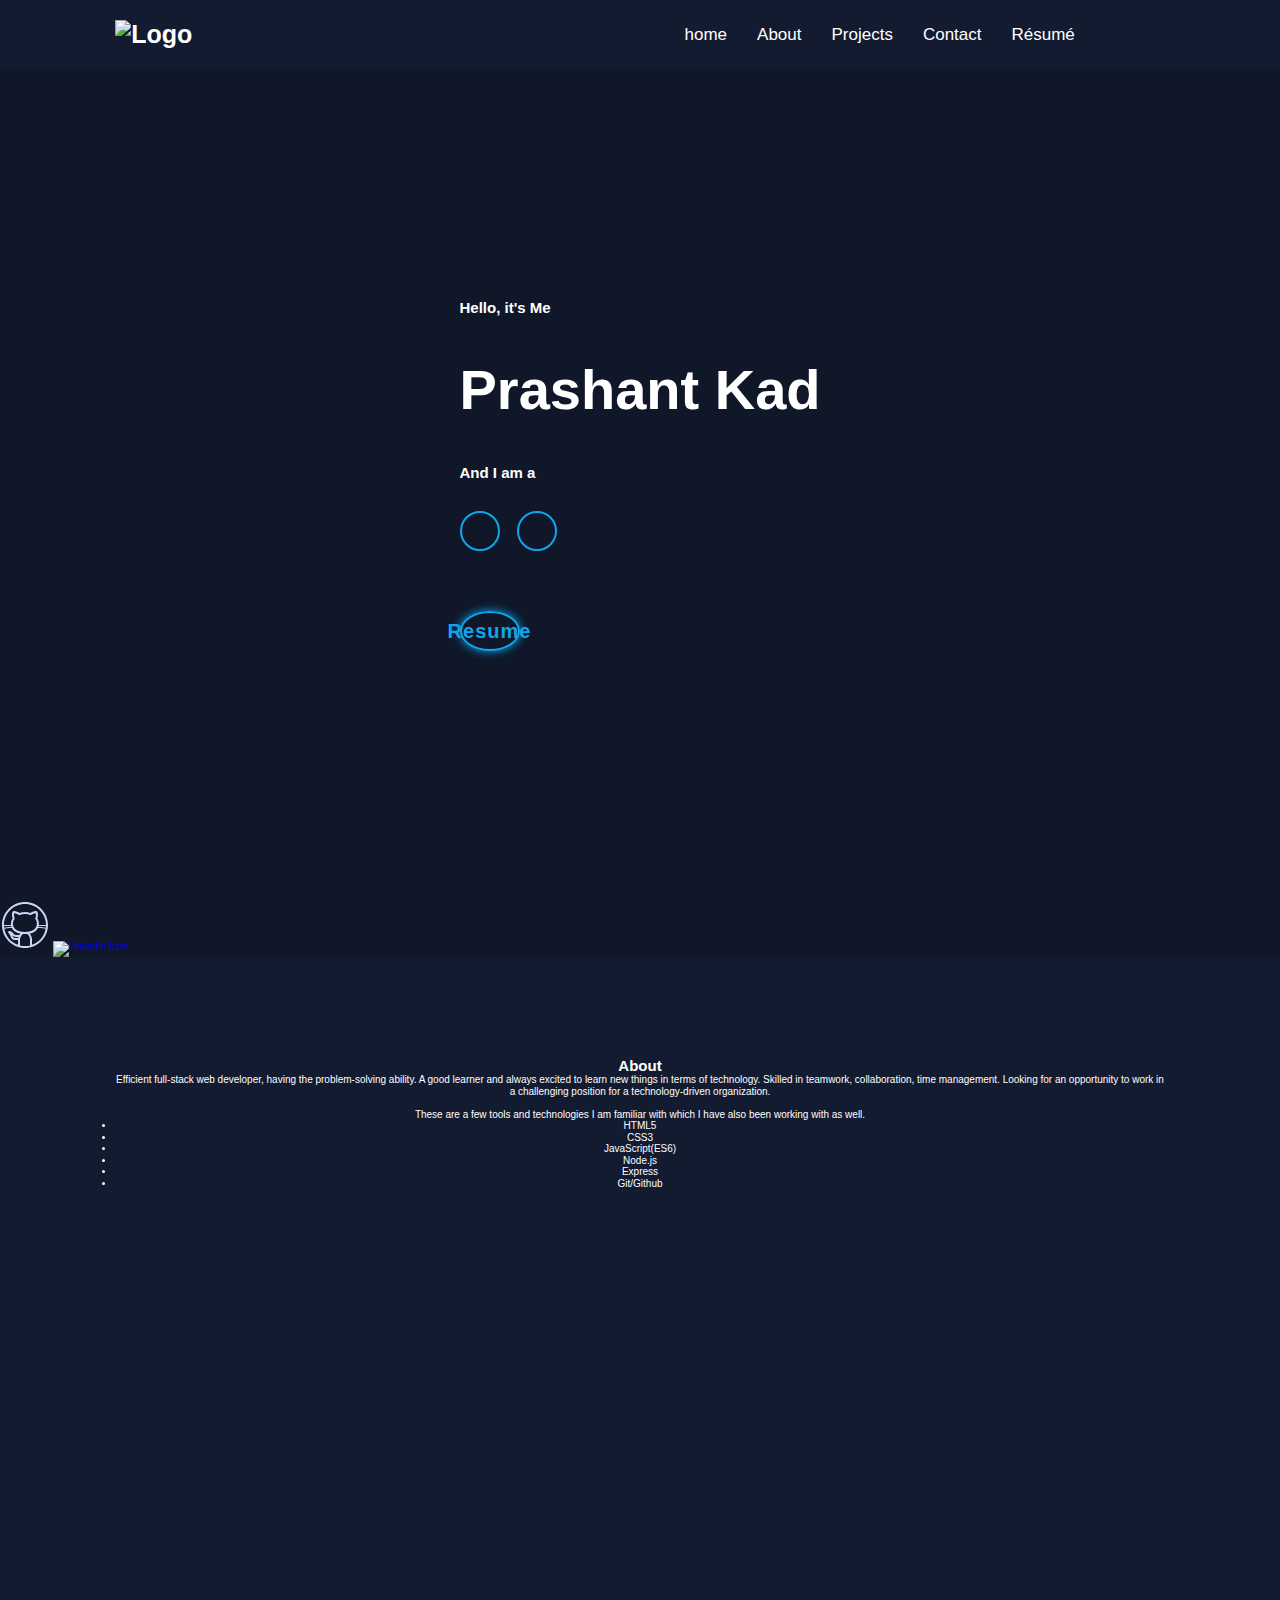
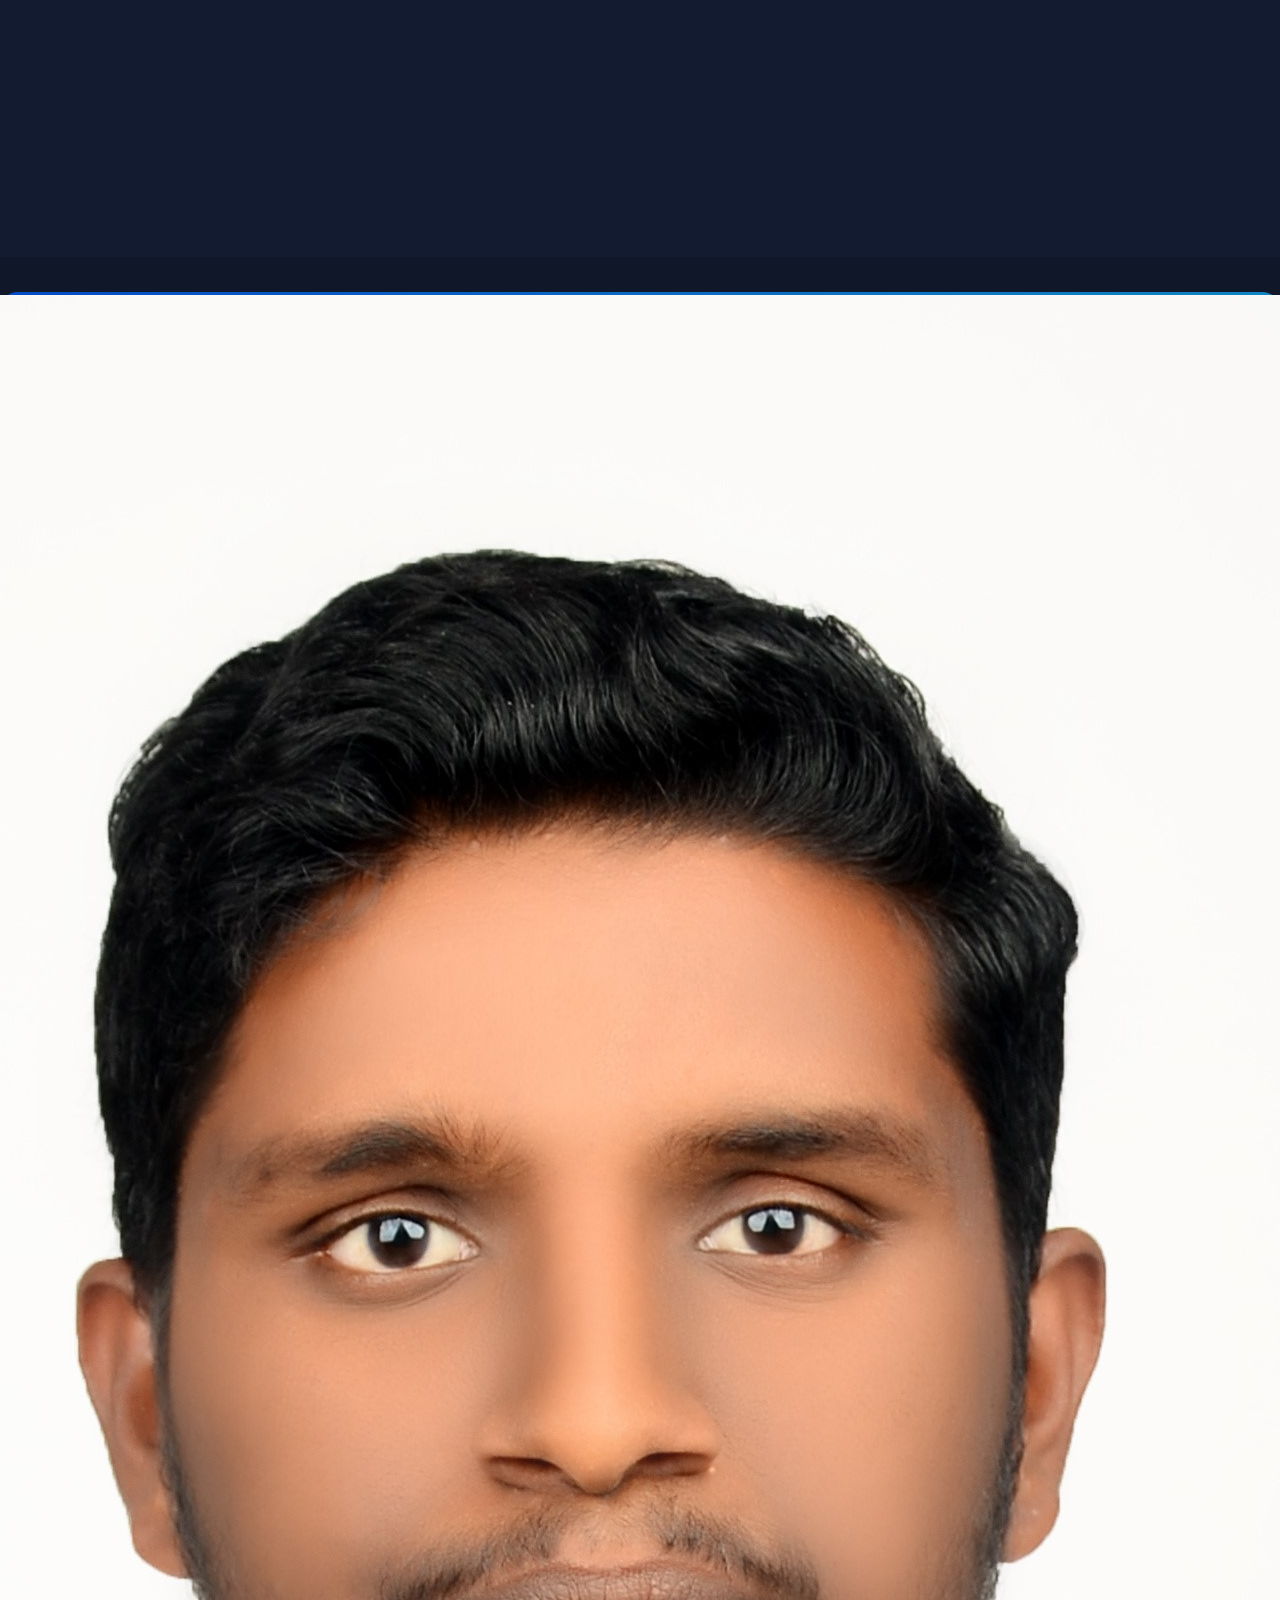
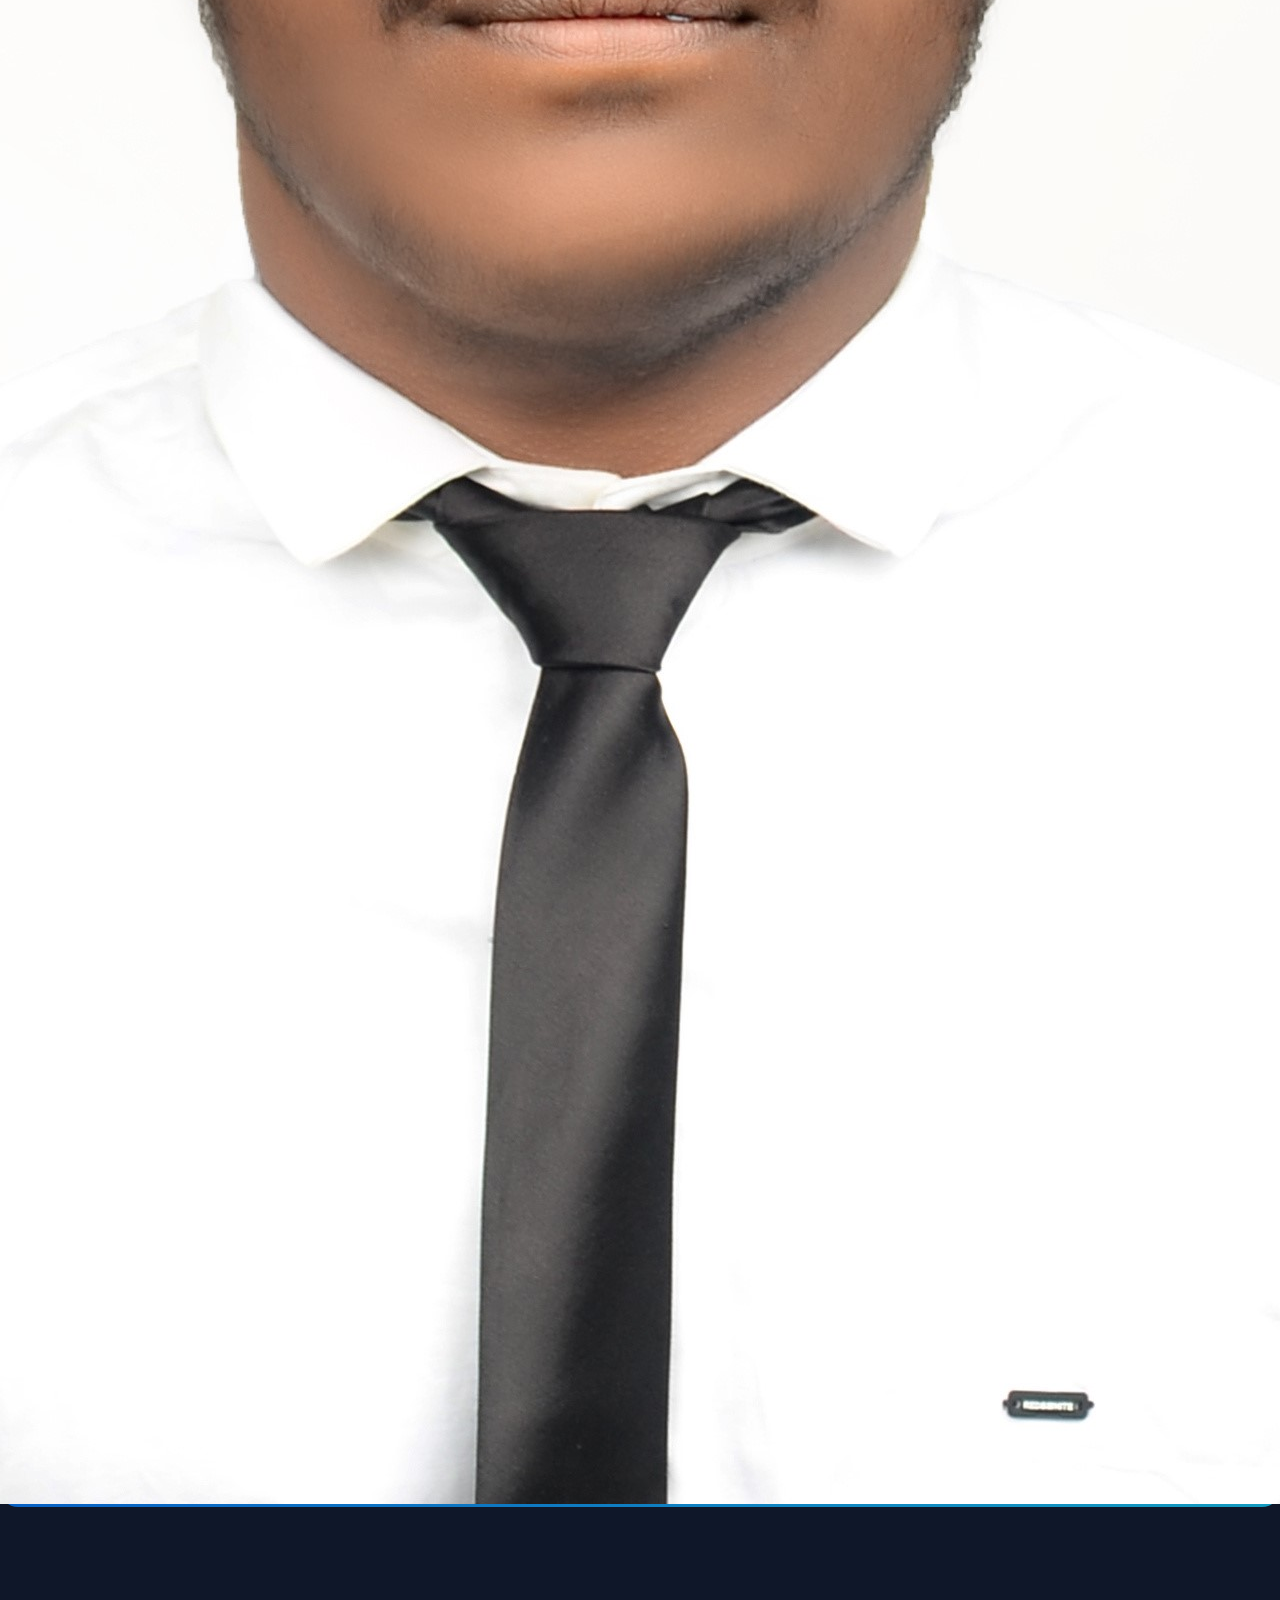
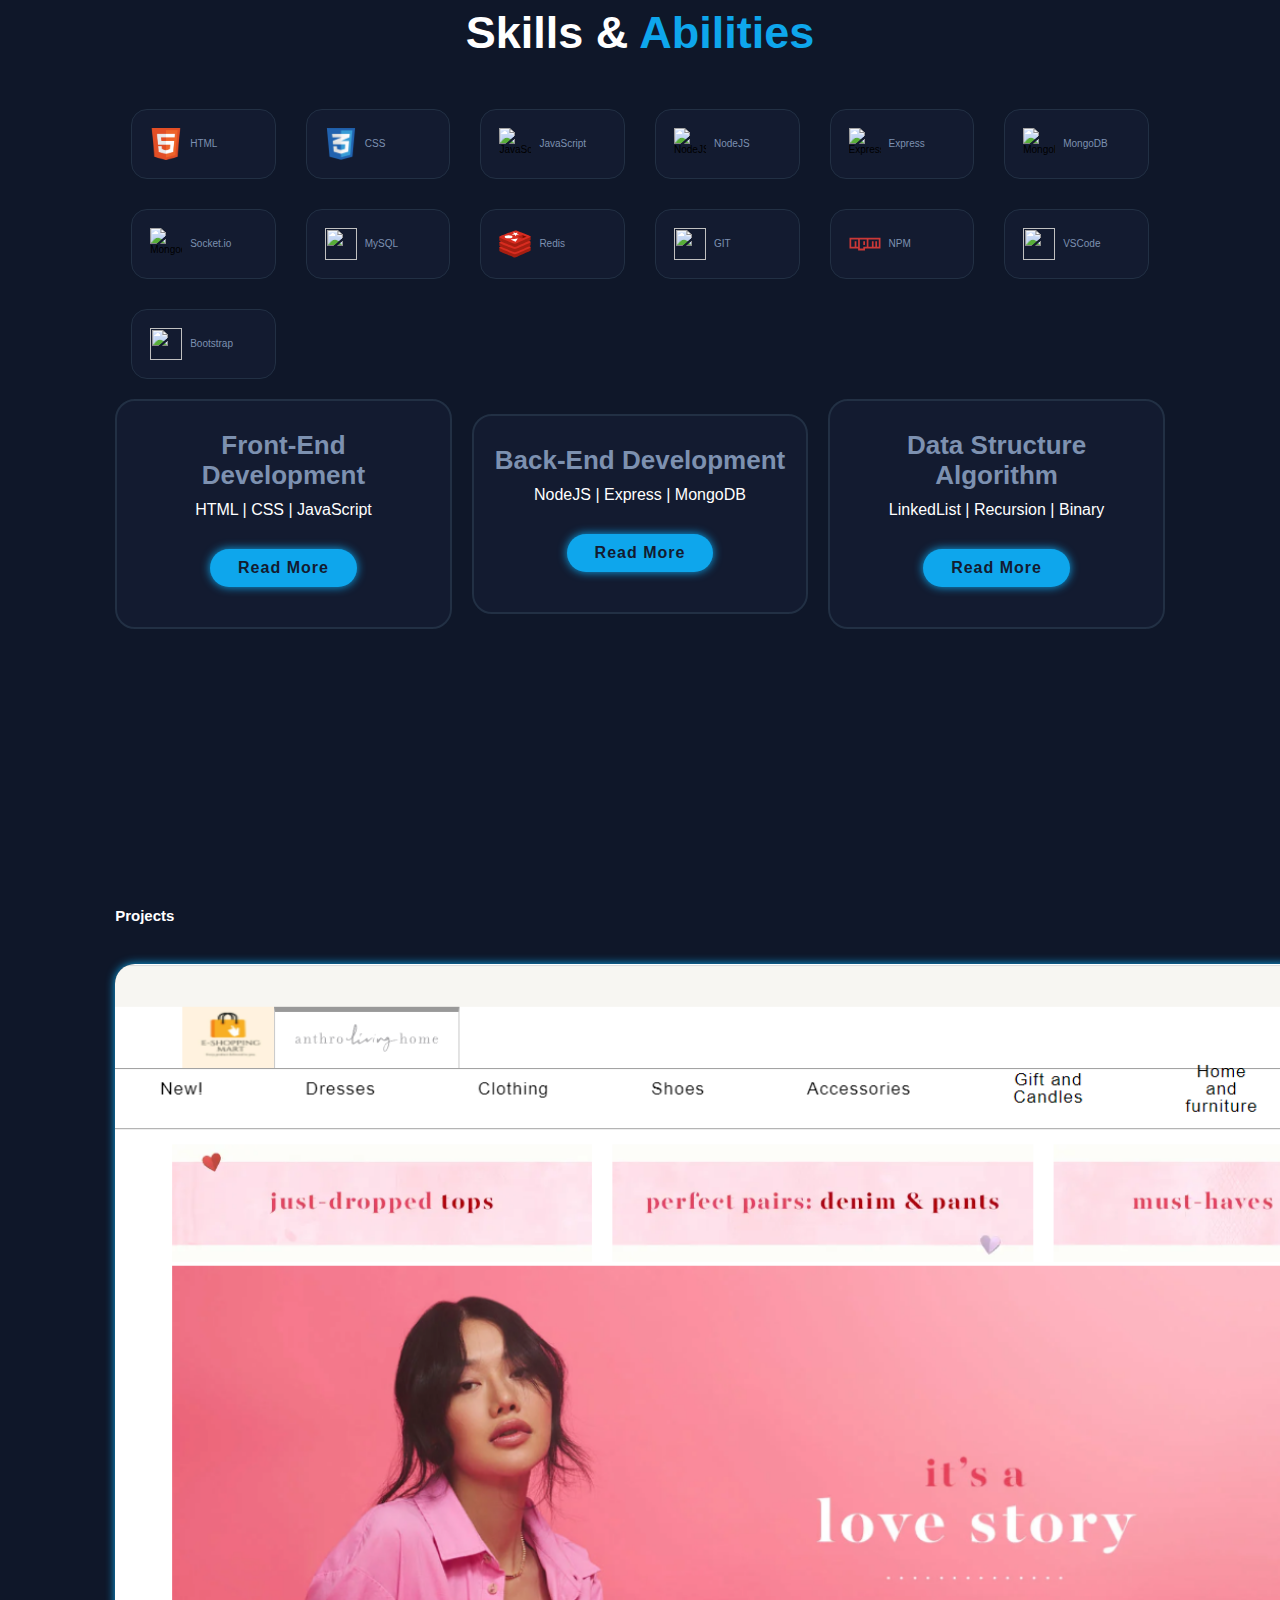
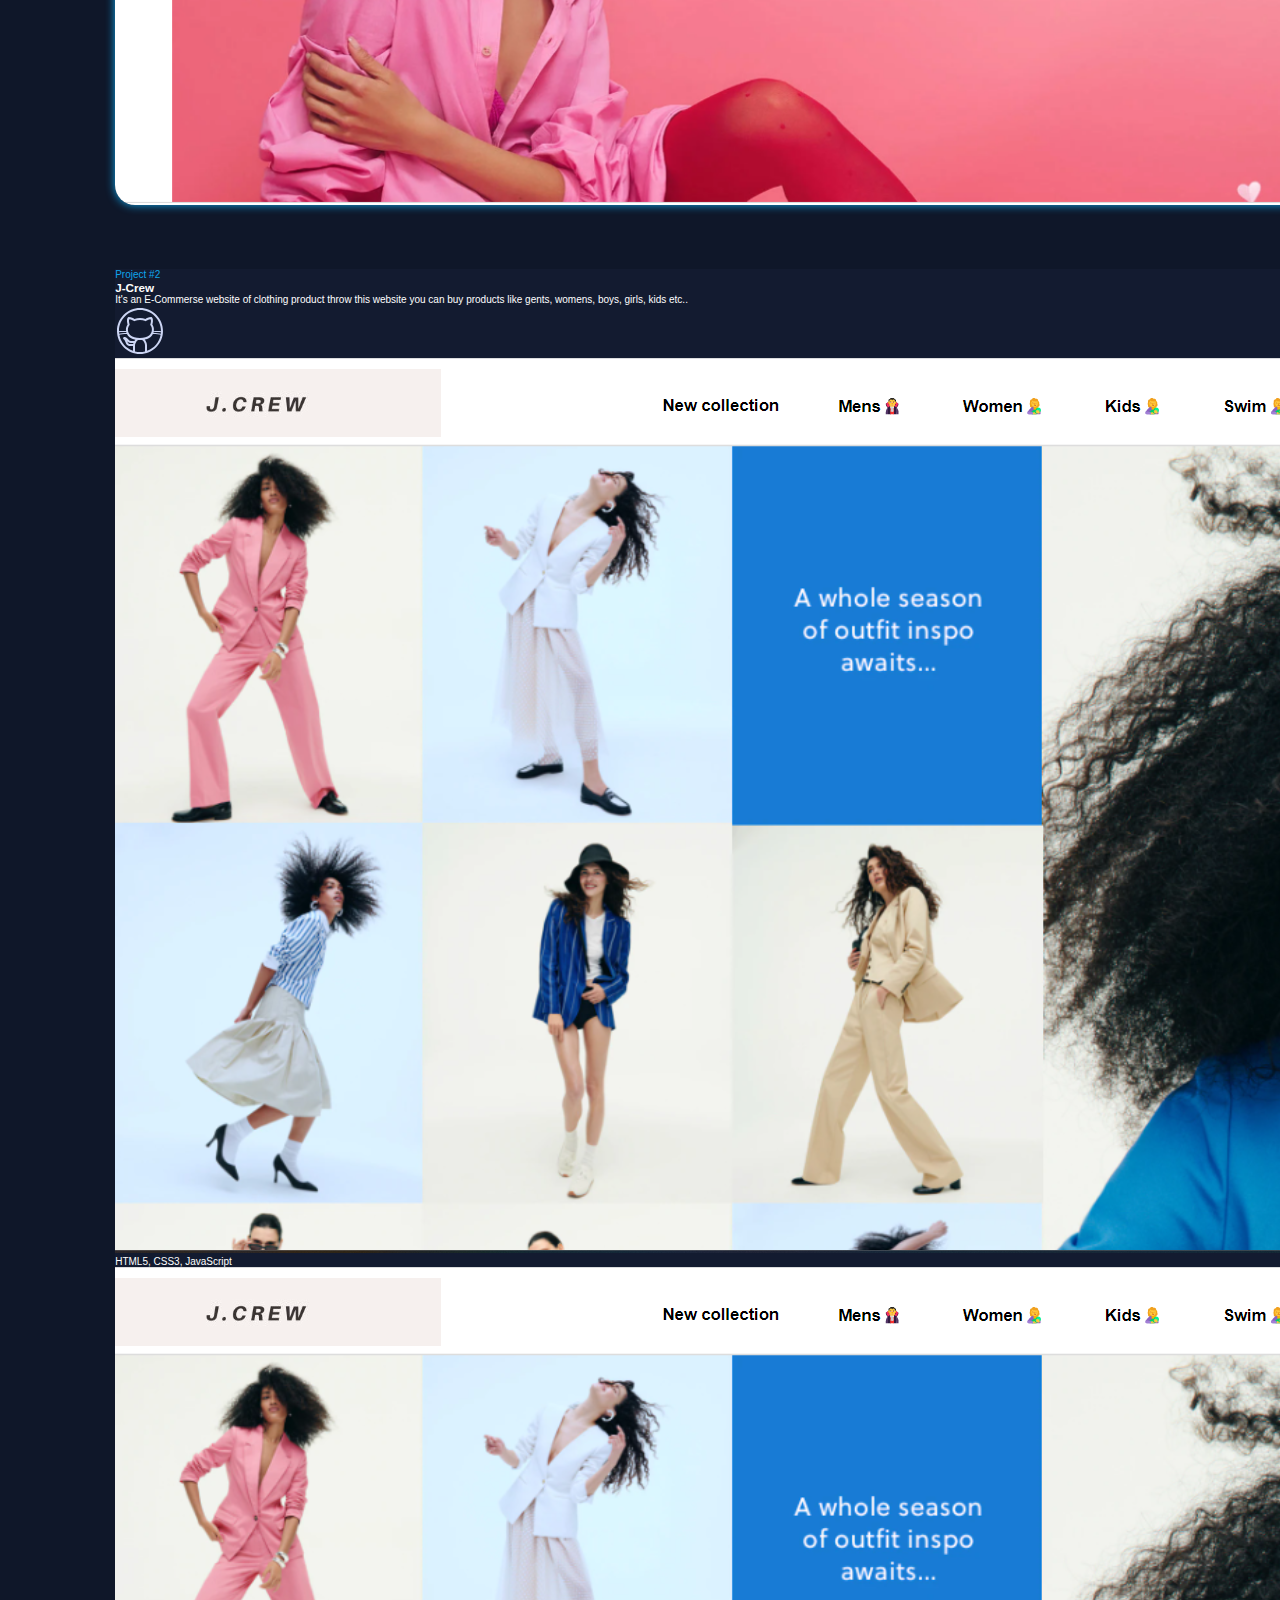
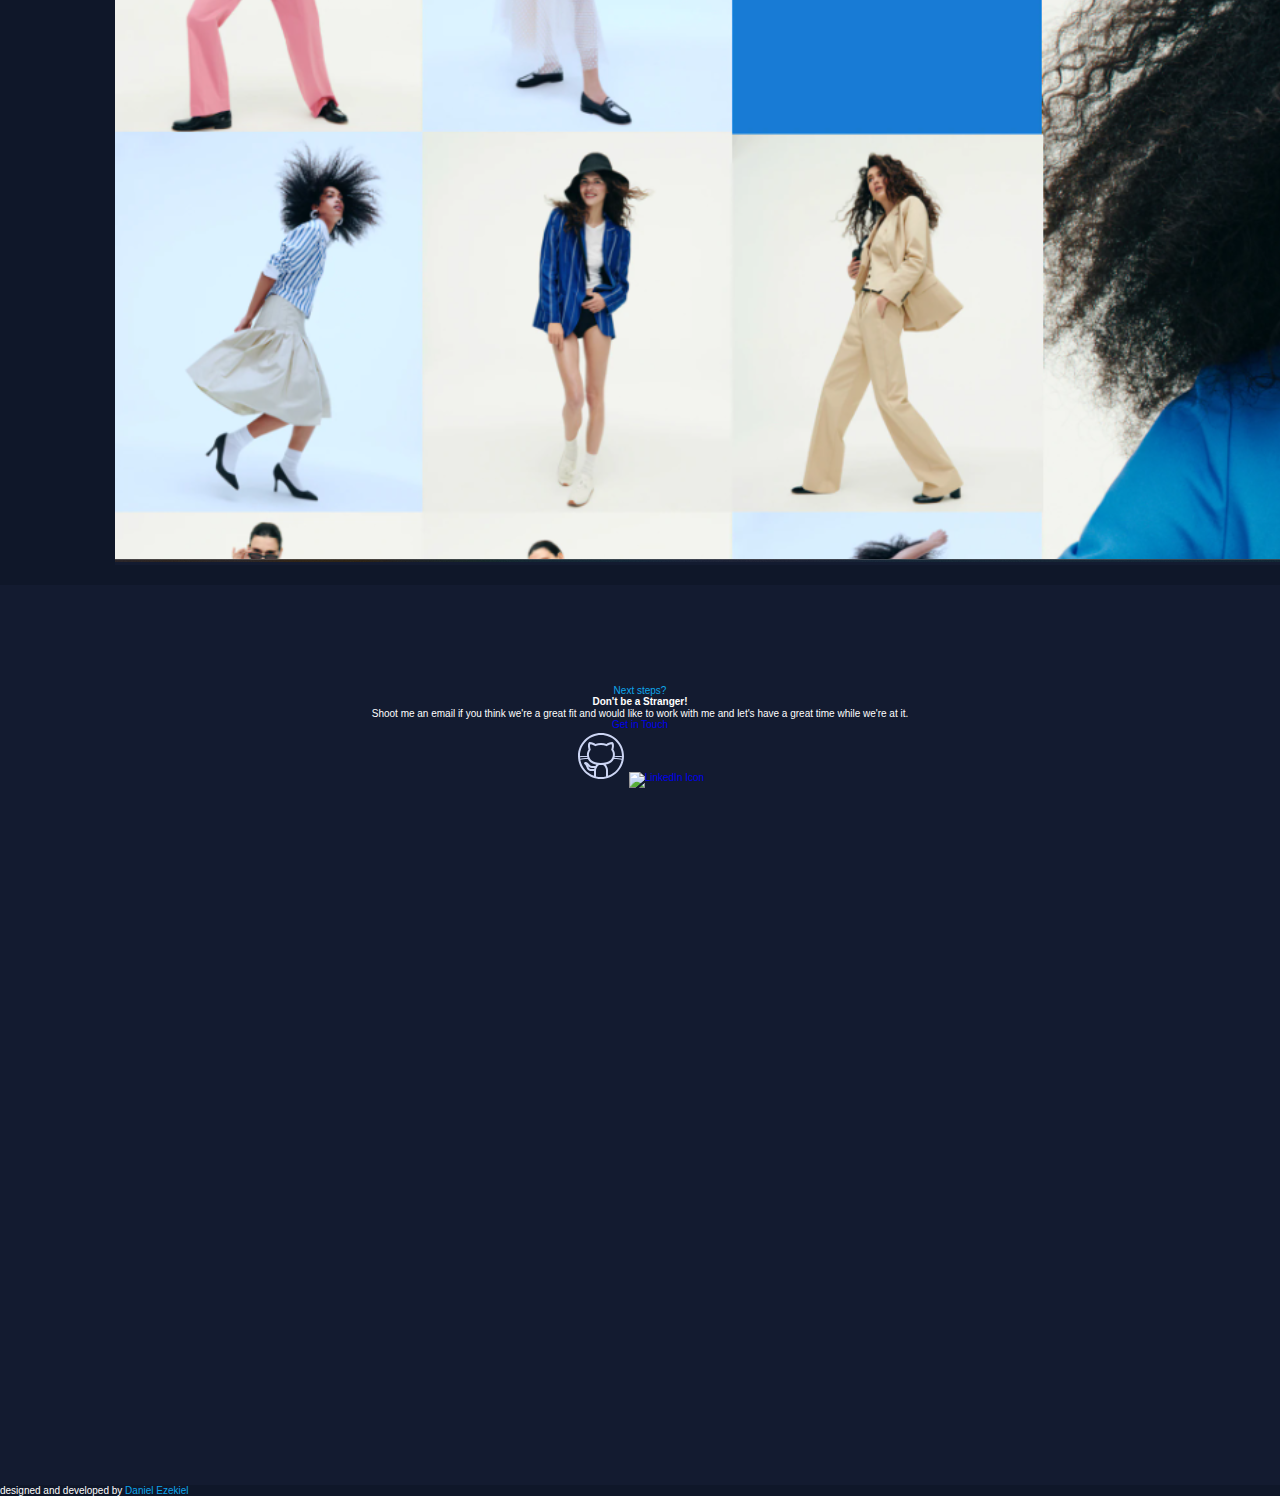
==== index.html @ 12e6c2d9 "com" ====
<!DOCTYPE html>
<html lang="en">

<head>
	<meta charset="utf-8">
	
	<meta name="viewport" content="width=device-width, initial-scale=1">

	<!-- Primary Meta Tags -->

	
	<title>Prashant Kad - Software Engineer</title>
	<meta name="title" content="Prashant Kad - Full Stack Developer">
	<meta name="keywords"
		content="Prashant Kad, Prashant Datta Kad, Prashant Kad - Full Stack Developer">
	<meta name="description"
		content="Prashant Kad is a full stack web developer who specializes in passionately delivering characteristic web solutions and experiences.">
	

	<!-- Open Graph / Facebook -->



	<meta property="og:type" content="website">
	<meta property="og:url" content="https://prashantkad.me/">
	<meta property="og:title" content="Prashant Kad - Full Stack Developer">
	<meta property="og:description"
		content="Prashant Kad is a full stack web developer who specializes in passionately delivering characteristic web solutions and experiences.">
	

	<!-- Twitter -->
	<meta property="twitter:card" content="summary_large_image">
	<meta property="twitter:url" content="https://prashantkad.me/">
	<meta name="twitter:creator" content="@db_ezekiel">
	<meta property="twitter:title" content="Prashant Kad - Full Stack Developer">
	<meta property="twitter:description"
		content="Prashant Kad is a full stack web developer who specializes in passionately delivering characteristic web solutions and experiences.">
	

	<!-- Google Site Verification -->
	<meta name="google-site-verification" content="E3BIWUOc96P_KBsDuKlAoED7-iZZXuicZ4nhcSskbYY" />

	

	<link rel="“canonical”" href="https://prashantkad.me/index.html">
	<!-- external CSS link -->
	<link rel="stylesheet" href="css/normalize.css">
	<link rel="stylesheet" href="css/style.css">
</head>

<body id="top">
	<header class="header">
		
			<a href="#" class="Logo">
				<img src="img/logo.png" alt="Logo" class="logo">
			</a>
			<nav id="nav-menu">
				
				<a class="nav-link home" href="#home">home</a>
				<a class="nav-link about" href="#about">About</a>
				<a class="nav-link projects" href="#projects">Projects</a>
				<a class="nav-link contact" href="#contact">Contact</a>
				<li class="nav-link resume">
					<a href="https://drive.google.com/drive/folders/1t58j0rDGz38tB-TYooWYN79laSym_kyx?usp=share_link"
						target="_blank">Résumé</a>
				</li>

				<a href=""></a>
				<a href=""></a>
				<a href=""></a>

			

			<button class="hamburger" type="button" name="menu button">
				<div class="menu-bar">

				</div>
			</button>
		</nav>
	</header>

	<main>
		<section class="home" id="home">
			<div class="home-content">
				<h2>Hello, it's Me</h2>
				<h1 id="user-detail-name">Prashant Kad</h1>
				<h2>And I am a <br><span class="multiple-text"></span></h2>

				<div class="social-media">
					<div class="social-media">
						<a href="https://github.com/prashant7650"><i class='bx bxl-github'></i></a>
						<a href="https://www.linkedin.com/in/prashant-kad-77a21a245/"><i class='bx bxl-linkedin'></i></a>
						
					  </div>
					  <li id="resume-button-2">
						<a href="https://drive.google.com/drive/folders/1t58j0rDGz38tB-TYooWYN79laSym_kyx?usp=share_link" target="_blank" id="resume-link-2" class="button"
						  download="https://drive.google.com/drive/folders/1t58j0rDGz38tB-TYooWYN79laSym_kyx?usp=share_link">Resume <i class='bx bxs-download'></i></a>
					  </li>

				</div>

			</div>
			
		</section>

		<aside class="main-social-links social-links">
			<a href="https://github.com/prashant7650" target="_blank" class="social github">
				<img src="img/github.svg" alt="GitHub Icon">
			</a>

			<a href="https://www.linkedin.com/in/prashant-kad-77a21a245/" target="_blank" class="social linkedin">
				<img src="img/in.svg" alt="LinkedIn Icon">
			</a>

			
		</aside>
	</main>

	<section id="about">
		<div class="separator">
			<h2>About</h2>
		</div>

		<div>
			<p class="about-text">
				Efficient full-stack web developer, having the problem-solving ability. A good learner and always excited to learn new things in terms of technology. Skilled in teamwork, collaboration, time management. Looking for an opportunity to work in a challenging position for a technology-driven organization.
				<br>
				
				<br>
				These are a few tools and technologies I am familiar with which I have also been working with as well.
			</p>

			<ul>
				<li class="tool">HTML5</li>
				<li class="tool">CSS3</li>
				<li class="tool">JavaScript(ES6)</li>
				
				<li class="tool">Node.js</li>
				<li class="tool">Express</li>
				<li class="tool">Git/Github</li>
			
			</ul>
		</div>

		
	</section>

	<div class="home-image">
		<img class="home-img" 
		src=".\img\img resume.jpg" 
		alt="profile-pic" />
  
		</div>

    <section id="skills" class="skills" >
        <div class="container tags">
          <h2 class="heading" >Skills & <span>Abilities</span></h2>

          <ul class="grid-list">
            <li>
              <button class="skills-card tag-btn">
                <img
                  src="./img/html"
                  class="skills-card-img"
                  width="32"
                  height="32"
                  loading="lazy"
                  alt="HTML"
                />

                <p class="skills-card-name">HTML</p>
              </button>
            </li>

            <li>
              <button class="skills-card tag-btn">
                <img
                  src="./img/css.png"
                  class="skills-card-img"
                  width="32"
                  height="32"
                  loading="lazy"
                  alt="CSS"
                />

                <p class="skills-card-name">CSS</p>
              </button>
            </li>

            <li>
              <button class="skills-card tag-btn">
                <img
                  src="https://cdn.jsdelivr.net/gh/devicons/devicon/icons/javascript/javascript-original.svg"
                  class="skills-card-img"
                  width="32"
                  height="32"
                  loading="lazy"
                  alt="JavaScript"
                />

                <p class="skills-card-name">JavaScript</p>
              </button>
            </li>

            <li>
              <button class="skills-card tag-btn">
                <img
                  src="https://cdn.jsdelivr.net/gh/devicons/devicon/icons/nodejs/nodejs-original.svg"
                  class="skills-card-img"
                  width="32"
                  height="32"
                  loading="lazy"
                  alt="NodeJS"
                />

                <p class="skills-card-name">NodeJS</p>
              </button>
            </li>

            <li>
              <button class="skills-card tag-btn">
                <img
                  src="https://cdn.jsdelivr.net/gh/devicons/devicon/icons/express/express-original.svg"
                  class="skills-card-img"
                  width="32"
                  height="32"
                  loading="lazy"
                  alt="Express"
                />

                <p class="skills-card-name">Express</p>
              </button>
            </li>

            <li>
              <button class="skills-card tag-btn">
                <img
                  src="https://cdn.jsdelivr.net/gh/devicons/devicon/icons/mongodb/mongodb-original.svg"
                  class="skills-card-img"
                  width="32"
                  height="32"
                  loading="lazy"
                  alt="MongoDB"
                />

                <p class="skills-card-name">MongoDB</p>
              </button>
            </li>

            <li>
              <button class="skills-card tag-btn">
                <img
                  src="https://cdn.jsdelivr.net/gh/devicons/devicon/icons/socketio/socketio-original.svg"
                  class="skills-card-img"
                  width="32"
                  height="32"
                  loading="lazy"
                  alt="Mongoose"
                />

                <p class="skills-card-name">Socket.io</p>
              </button>
            </li>
           
            <li>
              <button class="skills-card tag-btn">
                <img
                class="skills-card-img"
                src="https://cdn.jsdelivr.net/gh/devicons/devicon/icons/mysql/mysql-original.svg"
                  width="32"
                  height="32"
                  loading="lazy"
                
                />

                <p class="skills-card-name">MySQL</p>
              </button>
            </li>
            <li>
              <button class="skills-card tag-btn">
                <img
                  src="./img/redis.svg"
                  class="skills-card-img"
                  width="32"
                  height="32"
                  loading="lazy"
                  alt="GIT"
                />


				
                <p class="skills-card-name">Redis</p>
              </button>
            </li>






            <li>
              <button class="skills-card tag-btn">
                <img
                src="https://cdn.jsdelivr.net/gh/devicons/devicon/icons/git/git-original.svg"
                  width="32"
                  height="32"
                  loading="lazy"
                  class="skills-card-img"
            
                />

                <p class="skills-card-name">GIT</p>
              </button>
            </li>

            <li>
              <button class="skills-card tag-btn">
                <img
                  class="skills-card-img"
                  src="./img/npm.svg"
                  width="32"
                  height="32"
                  loading="lazy"
                  alt="NPM"
                />

                <p class="skills-card-name">NPM</p>
              </button>
            </li>

            <li>
              <button class="skills-card tag-btn">
                <img
                class="skills-card-img"
                src="https://cdn.jsdelivr.net/gh/devicons/devicon/icons/vscode/vscode-original.svg"
                  width="32"
                  height="32"
                  loading="lazy"
                
                />

                <p class="skills-card-name">VSCode</p>
              </button>
            </li>

            <li>
              <button class="skills-card tag-btn">
                <img
                class="skills-card-img"
                src="https://cdn.jsdelivr.net/gh/devicons/devicon/icons/bootstrap/bootstrap-original.svg"
                  width="32"
                  height="32"
                  loading="lazy"
                
                />

                <p class="skills-card-name">Bootstrap </p>
              </button>
            </li>
          </ul>
        </div>

            <div class="skills-container">
            <div class="skills-card-1">
              <i class='bx bx-code-alt' class="skills-card-img"></i>
              <h3 class="skills-card-name">Front-End Development</h3>
              <p>HTML | CSS | JavaScript</p>
              <a href="#" class="button">Read More</a>
            </div>
            <div class="skills-card-1">
              <i class='bx bxs-data' class="skills-card-img"></i>
              <h3 class="skills-card-name">Back-End Development</h3>
              <p>NodeJS | Express | MongoDB </p>
              <a href="#" class="button">Read More</a>
            </div>
            <div class="skills-card-1">
              <i class='bx bxl-codepen' class="skills-card-img"></i>
              <h3 class="skills-card-name">Data Structure Algorithm</h3>
              <p> LinkedList | Recursion | Binary </p>
              <a href="#" class="button">Read More</a>
            </div>
          </div>  
      
      </section> 





	<section class="projects" id="projects">
		<div class="featured-projects-box">
			<div class="separator">
				<h2>Projects</h2>
			</div>
			<div class="project-container">
				<div class="project-card">
			<img src="./img/project-1.png" alt="">
			<div class="project-layer">
			  <h4 class="project-title">E-Shopping Mart</h4>
			  <p class="project-description"> This is a website which is developed by implementing the E-Shopping Mart. This Website is allow you to buy any kinds of products like Dresses, Shoes, Accessories, Gift & Candles, Beauty and wellness etc. </p>
			  <h5 class="project-tech-stack">Vanilla JS | HTML| CSS</h5>
			  <div class="projectlinks">
				<a href="https://github.com/prashant7650/cloudy-thing-7898.git" class="project-github-link"><i
				  class='bx bxl-github'></i></a>
			  <a href="https://gentle-panda-b576b5.netlify.app/" class="project-deployed-link"><i
				  class='bx bxl-netlify'></i></a>
			  </div>
			 
			</div>
		  </div>



		  <div class="project-card">
			<img src="./img/project2.png" alt="">
			<div class="project-layer">
			  <h4 class="project-title">J-Crew</h4>
			  <p class="project-description"> It's an E-Commerse website of clothing product throw this website you can buy products like gents, womens, boys, girls, kids etc.. </p>
			  <h5 class="project-tech-stack">javascript | HTML| CSS</h5>
			  <div class="projectlinks">
				<a href="https://github.com/prashant7650/quick-soup-8080.git" class="project-github-link"><i
				  class='bx bxl-github'></i></a>
			  <a href="https://timely-dieffenbachia-6f18e2.netlify.app/" class="project-deployed-link"><i
				  class='bx bxl-netlify'></i></a>
			  </div>
			 
			</div>
		  </div>













<!-- 
			<div class="project project1">
				<div class="project-details-box">
					<div class="project-main-info">
						<span>Project #1</span>
						<h3>E-Shopping Mart</h3>
						<p>
							This is a website which is developed by implementing the E-Shopping Mart. This Website is allow you to buy any kinds of products like Dresses, Shoes, Accessories, Gift & Candles, Beauty and wellness etc. 
						</p>

						<div class="project-links">
							<a href="https://github.com/prashant7650/cloudy-thing-7898.git" target="_blank">
								<img src="img/github.svg" alt="github repo link icon">
							</a>
							<a href="https://gentle-panda-b576b5.netlify.app/" target="_blank">
								<img src="img/project-1.png" alt="live site demo link icon">
							</a>
						</div>
					</div>

					<div class="project-tools">
						<p>HTML5, CSS3, JavaScript, API</p>
					</div>
				</div>

				<div class="project-image-box">
					<a href="https://gentle-panda-b576b5.netlify.app/" target="_blank" class="project-img-link">
						<img src="img/project1.png" alt="Project Preview Image">
					</a>
				</div>
			</div> -->

			<div class="project project2">
				<div class="project-details-box">
					<div class="project-main-info">
						<span>Project #2</span>
						<h3>J-Crew</h3>
						<p>
							It's an E-Commerse website of clothing product throw this website you can buy products like gents, womens, boys, girls, kids etc..
					
						</p>

						<div class="project-links">
							<a href="https://github.com/prashant7650/quick-soup-8080.git" target="_blank">
								<img src="img/github.svg" alt="github repo link icon">
							</a>
							<a href="https://timely-dieffenbachia-6f18e2.netlify.app/" target="_blank">
								<img src="img/project2.png" alt="live site demo link icon">
							</a>
						</div>
					</div>

					<div class="project-tools">
						<p>HTML5, CSS3, JavaScript</p>
					</div>
				</div>

				<div class="project-image-box">
					<a href="https://timely-dieffenbachia-6f18e2.netlify.app/" target="_blank" class="project-img-link">
						<img src="img/project2.png" alt="Project Preview Image">
					</a>
				</div>
			</div>

			<div class="project project3">
				<div class="project-details-box">
					<div class="project-main-info">
						<span>Project #3</span>
						<h3>Indian Mart</h3>
						<p>
							This is a website which is developed by implementing the Indian Mart. this website you can refer for planning to build your home, It is also refer for to choose the correct pharmaceutical product fot good health and also it will help for to buy products like electric and electronics.
						</p>

						<div class="project-links">
							<a href="https://github.com/prashant7650/gentle-kitty-597.git" target="_blank">
								<img src="img/github.svg" alt="github repo link icon">
							</a>
							<a href="https://chipper-faun-f7f888.netlify.app/" target="_blank">
								<img src="img/project3.png" alt="live site demo link icon">
							</a>
						</div>
					</div>

					<div class="project-tools">
						<p>WordPress, HTML5, CSS3</p>
					</div>
				</div>

				<div class="project-image-box">
					<a href="https://chipper-faun-f7f888.netlify.app/" target="_blank" class="project-img-link">
						<img src="img/project3.png" alt="Project Preview Image">
					</a>
				</div>
			</div>

			
	</section>

	<section id="contact">
		<div>
			<span>Next steps?</span>

			<h4>Don&apos;t be a Stranger!</h4>

			<p>
				Shoot me an email if you think we&apos;re a great fit and would like to work with me and let&apos;s have
				a great time while we&apos;re at it.
			</p>

			<a href="mailto:prashantkad240999@gmail.com" class="cta cta2">Get in Touch</a>
		</div>

		<aside class="contact-social-links social-links">
			<a href="https://github.com/prashant7650" target="_blank" class="social github">
				<img src="img/github.svg" alt="GitHub Icon">
			</a>

			<a href="https://www.linkedin.com/in/prashant-kad-77a21a245/" target="_blank" class="social linkedin">
				<img src="img/in.svg" alt="LinkedIn Icon">
			</a>

			
		</aside>
	</section>

	<footer>
		<p>designed and developed by <span>Daniel Ezekiel</span></p>
	</footer>
	<script type="text/javascript" src="js/main.js"></script>
</body>

</html>
---- css/style.css ----
* {
  margin: 0;
  padding: 0;
  box-sizing: border-box;
  text-decoration: none;
  border: none;
  outline: none;
  scroll-behavior: smooth;
  font-family: var(--fontFamily-noto_sans);
}
html {
  font-size: 62.5%;
  overflow-x: hidden;
}

body {
  background: var(--bg-oxford-blue-2);
  color: var(--text-color);
  /* color: var(--text-shadow-blue); */

}

:root {

    /**
     * COLORS
     */
  
     
    /** Background colors */
    --bg-wild-blue-yonder: hsla(216, 33%, 68%, 1);
    --bg-carolina-blue: hsla(199, 89%, 49%, 1);
    --bg-prussian-blue: hsla(216, 33%, 20%, 1);
    --bg-oxford-blue: hsla(222, 44%, 13%, 1);
    --bg-oxford-blue-2: hsla(222, 47%, 11%, 1);
    --bg-color: #1f242d;
    --second-bg-color: #323946;
    --main-color: #0ef;
  
    /** Text colors */
    --text-color: #fff;
    --text-white: hsla(0, 0%, 100%, 1);
    --text-alice-blue: hsla(216, 100%, 95%, 1);
    --text-columbia-blue: hsla(199, 69%, 84%, 1);
    --text-wild-blue-yonder: hsla(216, 33%, 68%, 1);
    --text-carolina-blue: hsla(199, 89%, 49%, 1);
    --text-shadow-blue: hsla(217, 24%, 59%, 1);
    --text-slate-gray: hsla(217, 17%, 48%, 1);
  
  
  
    /** Border colors */
    --border-wild-blue-yonder: hsla(216, 33%, 68%, 1);
    --border-prussian-blue: hsla(216, 33%, 20%, 1);
    --border-white: hsl(0, 0%, 100%);
    --border-white-alpha-15: hsla(0, 0%, 100%, 0.15);
  
 
  /**
   * BOX SHADOW
   */

  --shadow-1: 0 8px 20px 0 hsla(0, 0%, 0%, 0.05);
  --shadow-2: 0px 3px 20px hsla(180, 90%, 43%, 0.2);
   
    /**
   * BORDER RADIUS
   */

  --radius-6: 6px;
  --radius-8: 8px;
  --radius-16: 16px;
  --radius-48: 48px;
  --radius-circle: 50%;
  --radius-pill: 200px;


  /** Gradient colors */
  --gradient-1: linear-gradient(90deg, #0ea5ea, #0bd1d1 51%);
  --gradient-2: linear-gradient(90deg, #0ea5ea, #0bd1d1 51%, #0ea5ea);
  --gradient-3: linear-gradient(0deg, #000d1a, transparent);

    /**
   * TRANSITION
   */

  --transition-1: 0.25s ease;
  --transition-2: 0.5s ease;
  --cubic-in: cubic-bezier(0.51, 0.03, 0.64, 0.28);
  --cubic-out: cubic-bezier(0.05, 0.83, 0.52, 0.97);
  /**
     * TYPOGRAPHY
     */

     --section-padding: 70px;
  
    /** Font family */
    --fontFamily-noto_sans: 'Noto Sans', sans-serif;  
  
  }

  section {
    min-height: 100vh;
    padding: 10rem 9% 2rem;
  }
  
.header {
   position: fixed;
   top: 0;
   left:0;
   width: 100%;
   padding: 2rem 9%;
   background: var(--bg-oxford-blue);
   display: flex;
   justify-content: space-between;
   align-items: center;
   z-index: 100;
}
.header.sticky {
  border-bottom: .1rem solid rgba(0, 0, 0, .2);
}
.logo {
  font-size: 2.5rem;
  color: var(--text-color);
  font-weight: 600;
  cursor: default;
}
#nav-menu a {
  font-size: 1.7rem;
  color: var(--text-color);
  margin-left: 3rem;
} 


#nav-menu {
  list-style: none;
  display: flex;
 
  background: var(--bg-oxford-blue);
}
#nav-menu a:hover,
#nav-menu a.active {
  color:var(--bg-carolina-blue)
}
#menu-icon {
  font-size: 3.6rem;
  color: var(--text-color);
  display: none;
}

/*  */

.home {
  display: flex;
  justify-content: center;
  align-items: center;
}
.home-img img {
width: 30;
  animation: floatImage 4s ease-in-out infinite;
}
@keyframes floatImage {
  0% {
    transform: translateY(0);
  }
  50% {
    transform: translateY(-2.4rem);
  }
  100% {
    transform: translateY(0);
  }
}
.home-content h3 {
  font-size: 3.2rem;
  font-weight: 700;
}
.home-content h3:nth-of-type(2){
  margin-bottom: 2rem;
}
span {
  color: var(--bg-carolina-blue);
}
.home-content h1 {
  font-size: 5.6rem;
  font-weight: 700;
  line-height: 1.3;
}

.social-media a{
    display: inline-flex;
    justify-content: center;
    align-items: center;
    width: 4rem;
    height: 4rem;
    background: transparent;
    border: .2rem solid var(--bg-carolina-blue);
    border-radius: 50%;
    font-size: 2rem;
    color: var(--bg-carolina-blue);
    margin: 3rem 1.5rem 3rem 0;
    transition: .5s ease;
  }
  
  .social-media a:hover {
    background: var(--bg-carolina-blue);
    color: var(--bg-oxford-blue);
    box-shadow: 0 0 1rem var(--bg-carolina-blue);
  }
  
  .button {
    display: inline-block;
    padding: 1rem 2.8rem;
    background: var(--bg-carolina-blue);
    border-radius: 4rem;
    box-shadow: 0 0 1rem var(--bg-carolina-blue);
    font-size: 1.6rem;
    color: var(--bg-oxford-blue);
    letter-spacing: .1rem;
    font-weight: 600;
    transition: .5s ease;
  }
  .button:hover{
    box-shadow: none;
  }
  
/*  */
.hero-bg { display: none; } 

.home-image{

    position: relative;
    display: flex;
    justify-content: center;
    align-items: center;
    margin-top: 3.5rem;
    padding: 0.3rem;
    border-radius: 1.8rem;
    background: linear-gradient(
      99.41deg,
      #002cc7 -39.51%,
      rgba(24, 185, 207, 0.9) 116.85%
    );

}

.home .shape {
  position: absolute;
  z-index: -1;

  animation: homeDecoAnim 3s linear infinite alternate;
}

@keyframes homeDecoAnim {
  0% { transform: translateY(40px) rotate(0); }
  100% { transform: translateY(0) rotate(0.4turn); }
}

.home .shape-1 {
  top: 50px;
  right: 40px;
}

.home .shape-2 {
  bottom: 20px;
  left: 24px;
}





    /* #ABOUT SECTION */

   
  #about {
    text-align: center;
    justify-content: center;
    align-items: center;
    gap: 2rem;
    background: var(--bg-oxford-blue);
  }
  
  .heading {
    text-align: center;
    font-size: 4.5rem;
  }
  
  .about-content h3 {
    text-align: left;
    line-height: 1.2;
  }
  .about-content h3 {
    font-size: 2.6rem;
  }
  .about-content p {
    font-size: 1.6rem;
    margin: 2rem 0 3rem;
    text-align: left;
  }
  
  
  
    /* #SKILSS  */
 
 
   
  
  #skills h2 {
    margin-bottom: 5rem;
  }
  .skills-container {
    margin-top: 20px;
    display: flex;
    justify-content: center;
    align-items: center;
    flex-wrap: wrap;
    gap: 2rem;
  }
  
  .skills-container .skills-card-1 {
    flex: 1 1 30rem;
    background: var(--bg-oxford-blue);
    padding: 3rem 2rem 4rem;
    border-radius: 2rem;
    text-align: center;
    border: .2rem solid var(--border-prussian-blue);
    transition: .5s ease;
  }
  .skills-container .skills-card-1:hover {
    border-color: var(--bg-carolina-blue);
    transform: scale(1.02);
  } 
  .skills-card-1 i {
    font-size: 7rem;
    color: var(--bg-carolina-blue);
  }
  .skills-card-1 h3 {
    font-size: 2.6rem;
  
  }
  .skills-card-1 p {
    font-size: 1.6rem;
    margin: 1rem 0 3rem;
  }
   
  
 
    /* #Projects */
  
  
  .project {
    background: var(--bg-oxford-blue);
  }
  .project h2 {
    margin-bottom: 4rem;
  }
  .project-container {
    display: grid;
    grid-template-columns: repeat(2,1fr);
    align-items: center;
    gap: 2.5rem;
  }
  
  .project-container .project-card {
    position: relative;
    border-radius: 2rem;
    box-shadow: 0 0 1rem var(--bg-carolina-blue);
    overflow: hidden;
    display: flex;
  
  }
  .project-card img {
    width: 100%;
    transition: .5s ease;
  }
  .project-card:hover img {
    transform: scale(1.1);
  }
  
  .project-card .project-layer {
    position: absolute;
    bottom: 0;
    left: 0;
    width: 100%;
    height: 100%;
    background: linear-gradient(rgba(0, 0, 0, .1), var(--bg-prussian-blue) );
    display: flex;
    justify-content: center;
    align-items: center;
    flex-direction: column;
    text-align: center;
    padding: 0 4rem;
    transform: translate(100%);
    transition: .5s ease;
  }
  .project-card:hover .project-layer {
    transform: translateY(0);
  }
  
  .project-layer h4 {
    font-size: 3rem;
  }
  .project-tech-stack {
    font-size: 2rem;
  }
  .project-layer p {
    font-size: 1.5rem;
    margin: .3rem 0 1rem;
  }
  .project-layer a {
    display:inline-block;
    justify-content: center;
    align-items: center;
    width: 5rem;
    height: 5rem;
    background: var(--text-color);
    border-radius: 50%;
  }
  .project-layer a i {
    font-size: 2rem;
    color: var(--bg-oxford-blue-2);
  }
  .projectlinks {
    display: flex;
  }
   
 
    /* #Tech Stacks */
 
  
  .tags .grid-list { grid-template-columns: repeat(auto-fit, minmax(125px, 1fr)); }
  
.container { padding-inline: 16px; }
  .tag-btn {
    width: 100%;
    display: flex;
    align-items: center;
    gap: 8px;
    padding: 18px;
    border-radius: var(--radius-16);
  }
  
  .tag-btn:is(:hover, :focus-visible) {
    box-shadow: var(--shadow-2);
    background-image: linear-gradient(var(--bg-oxford-blue), var(--bg-oxford-blue)), var(--gradient-1);
    background-clip: padding-box, border-box;
    border-color: transparent;
    transform: translateY(-2px);
    transition: var(--transition-1);
  }
  
  .tag-btn img {
    width: 100%;
    max-width: 32px;
  }
  
  .grid-list {
    display: grid;
    gap: 30px;
    list-style: none;
   
  }
  
  .skills-card {
    background-color: var(--bg-oxford-blue);
    border: 1px solid var(--border-prussian-blue);
  }
  .skills-card-name {
    color: #7d91b0;
  }


  
/*-----------------------------------Contact----------------------------------------*/

#contact {
  height: 400px;
  width: 100%;
  /* color: var(--second-bg-color); */
  background: var(--);
  background: var(--bg-oxford-blue);
  text-align: center;
}

#contact > div > p {
  color: var(--secondary-color);
}

.contact_me {
  color: #fff;
  display: flex;
  flex-direction: column;
  align-items: center;
  justify-content: center;
  font-size: 1.5rem;
  margin-top: 50px;
}

.contact_me > p > a > span {
  text-decoration: underline;
}



.contact_me > div {
  margin-top: 20px;
}

.contact_me > p {
  margin-bottom: 20px;
}



.project-link {
  text-align: center;
  outline: 0;
  text-decoration: none;
  cursor: pointer;
}

#contact-linkedin i {
  margin-right: 40px;
}

#contact-github i {
  margin-right: 40px;
}

.project-link:hover i {
  color: var(--bg-carolina-blue);
  transition: color 0.3s ease-in, background-color 0.3s ease-in,
    border-color 0.3s ease-in;
  scale: 110%;
  transform: translate3d(0px, -16px, 0px);
  transition: transform 0.3s cubic-bezier(0.7, 0, 0.2, 1);
}
.contact_me > div > a > i {
  transform: translate3d(0px, -8px, -8px);
}

/* github */
#github-stats {
  margin-bottom: 70px;
}
#resume-button-2 {
  list-style: none;
}

#github-stats {
  justify-content: center;
}



 /* footer */


.footer {
  display: flex;
  justify-content: space-between;
  align-items: center;
  flex-wrap: wrap;
  padding: 2rem 9%;
  background: var(--second-bg-color);
}

.footer-text p {
  font-size: 1.6rem;

}
.footer-iconTop a {
  display: inline-block;
  justify-content: center;
  align-items: center;
  padding: .8rem;
  background: var(--bg-carolina-blue);
  border-radius: .8rem;
  transition: .5s ease;
}
.footer-iconTop a i {
  font-size: 2.4rem;
  color: var(--second-bg-color);
}
.footer-iconTop a:hover {
  box-shadow: 0 0 1rem var(--bg-carolina-blue);
}

/* ======== BREAKPOINTS */

  @media (max-width: 1200px) {
    html {
      font-size: 55%;

    }
  }
  @media (max-width: 991px) {
    .header {
      padding: 2rem 3%;
    }
    section {
      padding: 10rem 3% 2rem;
    }
    .skills {
      padding-bottom: 7rem;
    }
    .project {
      padding-bottom: 7rem;
    }
    .contact {
      min-height: auto;
    }
    .footer {
      padding: 2rem 3%;
    }
    #github-streak-stats {
      width: 80%;
    }
    #github-stats-card {
      width: 80%;
    }
    #github-top-langs {
      width: 80%;
    }



  }
  @media (max-width: 768px) {
    #menu-icon {
      display: block;
    }
    #nav-menu {
      position: absolute;
      top: 100%;
      left: 0;
      width: 100%;
      padding: ;
      background: var(--bg-oxford-blue);
      border-top: .1rem solid rgba(0, 0, 0, .2);
      box-shadow: 0 .5rem 1rem rgba(0, 0, 0, .2);
      display: none;
    }
    #nav-menu.active {
      display: block;
    } 
    a.nav-link.skills {
      padding: 0;
    }
    #nav-menu a {
      display: block;
      font-size: 2rem;
      margin: 3rem 0;
    }
  .home {
    flex-direction: column;
  }
.home-content h3 {
  font-size: 2.6rem;
}
.home-content h1 {
  font-size: 5rem;
}
.home-img {
  width: 70vw;
  margin-top: 4rem;
}
.about {
  flex-direction: column-reverse;
} 
.skills h2 {
  margin-bottom: 3rem;
}

.project h2 {
margin-bottom: 3rem;
}

.project-container {
  grid-template-columns: repeat(1, 1fr);
}


  }

  @media (max-width: 450px){
    html {
      font-size: 50%;
    }
.contact form .input-box input {
  width: 100%;
}
  }
  @media (max-width: 365px){
    .home-img img {
      width: 90vw;
    }
    .footer {
      flex-direction: column-reverse;
    }
    .footer p {
      text-align: center;
      margin-top: 2rem;
    }
  }
  .calender {
margin: 20px;
  }

  @media (min-width: 575px) {
    .home { position: relative; }

    .hero-bg {
      display: block;
      position: absolute;
      pointer-events: none;
    }
    
    .hero-bg-1 {
      top: 80px;
      left: 0;
    }
    
    .hero-bg-2 {
      bottom: -200px;
      left: -20px;
    }
    
    .shape-2 { left: 60px; }

  }
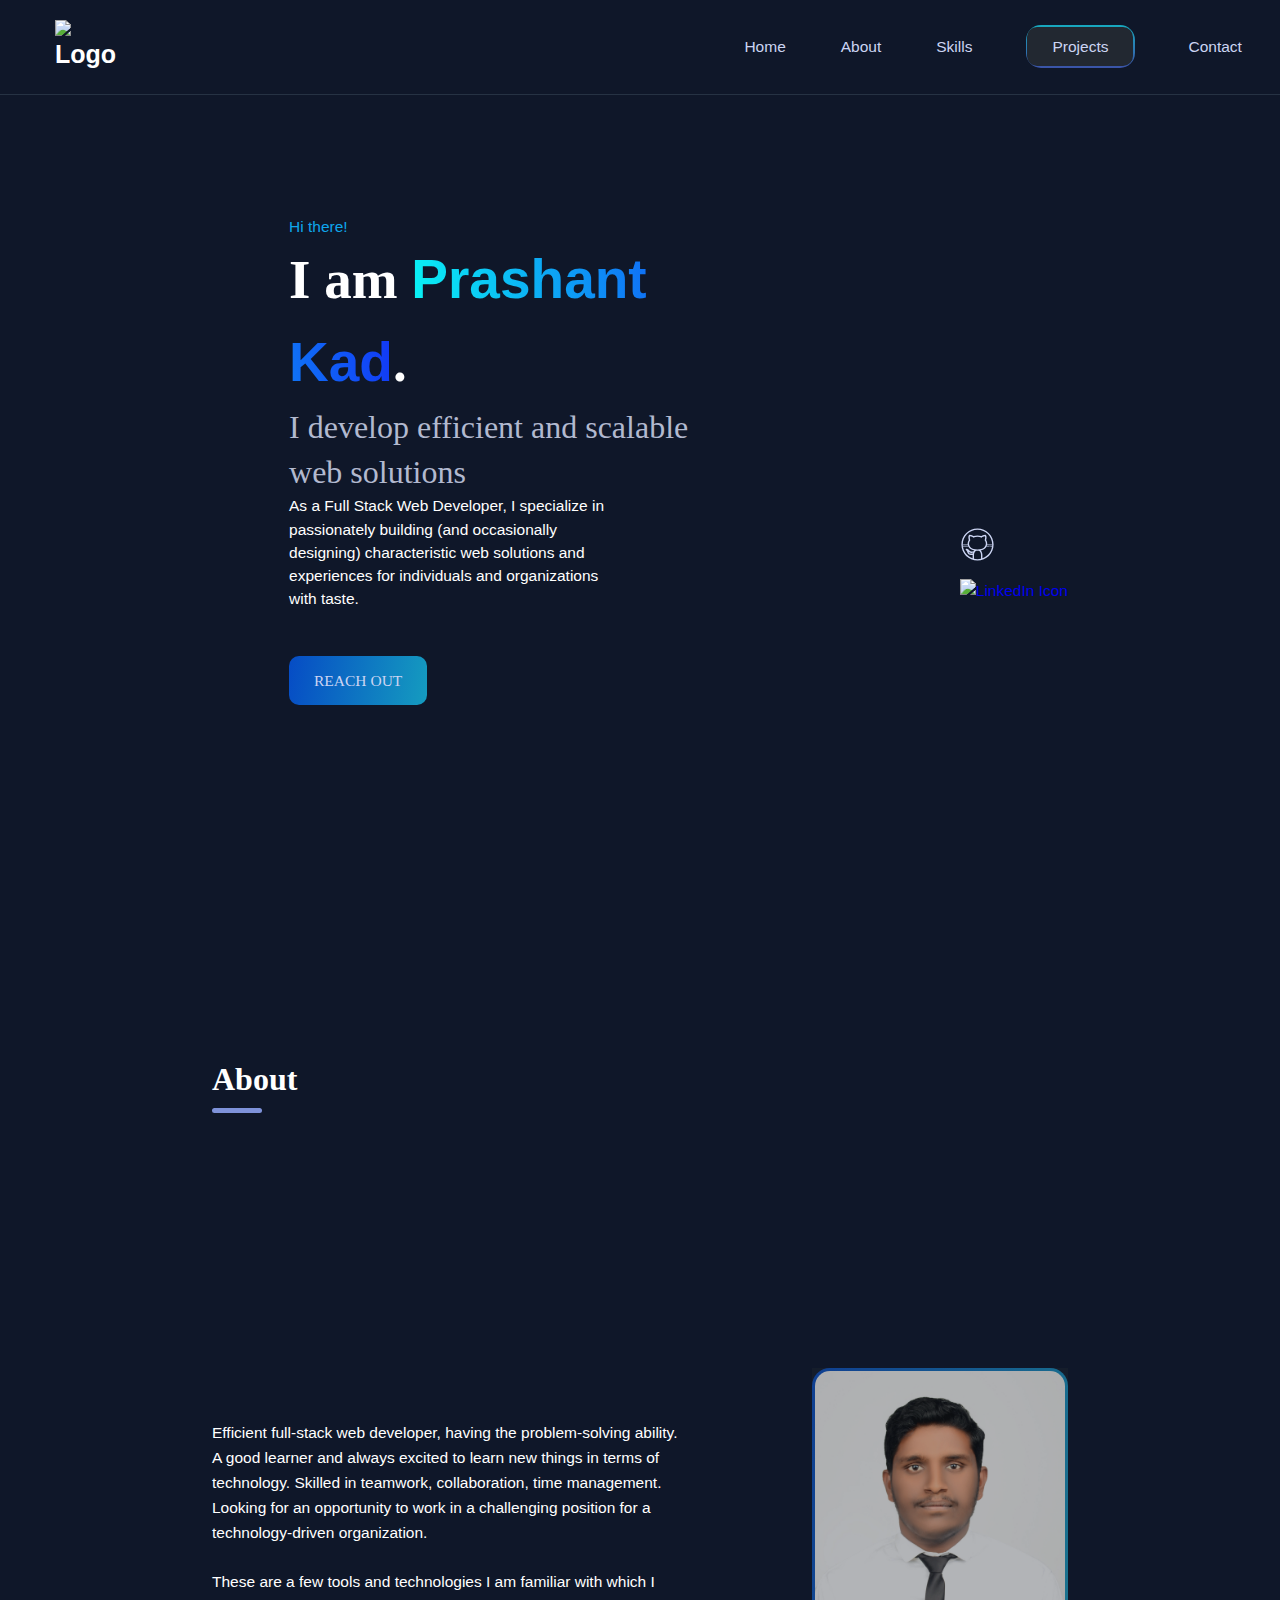
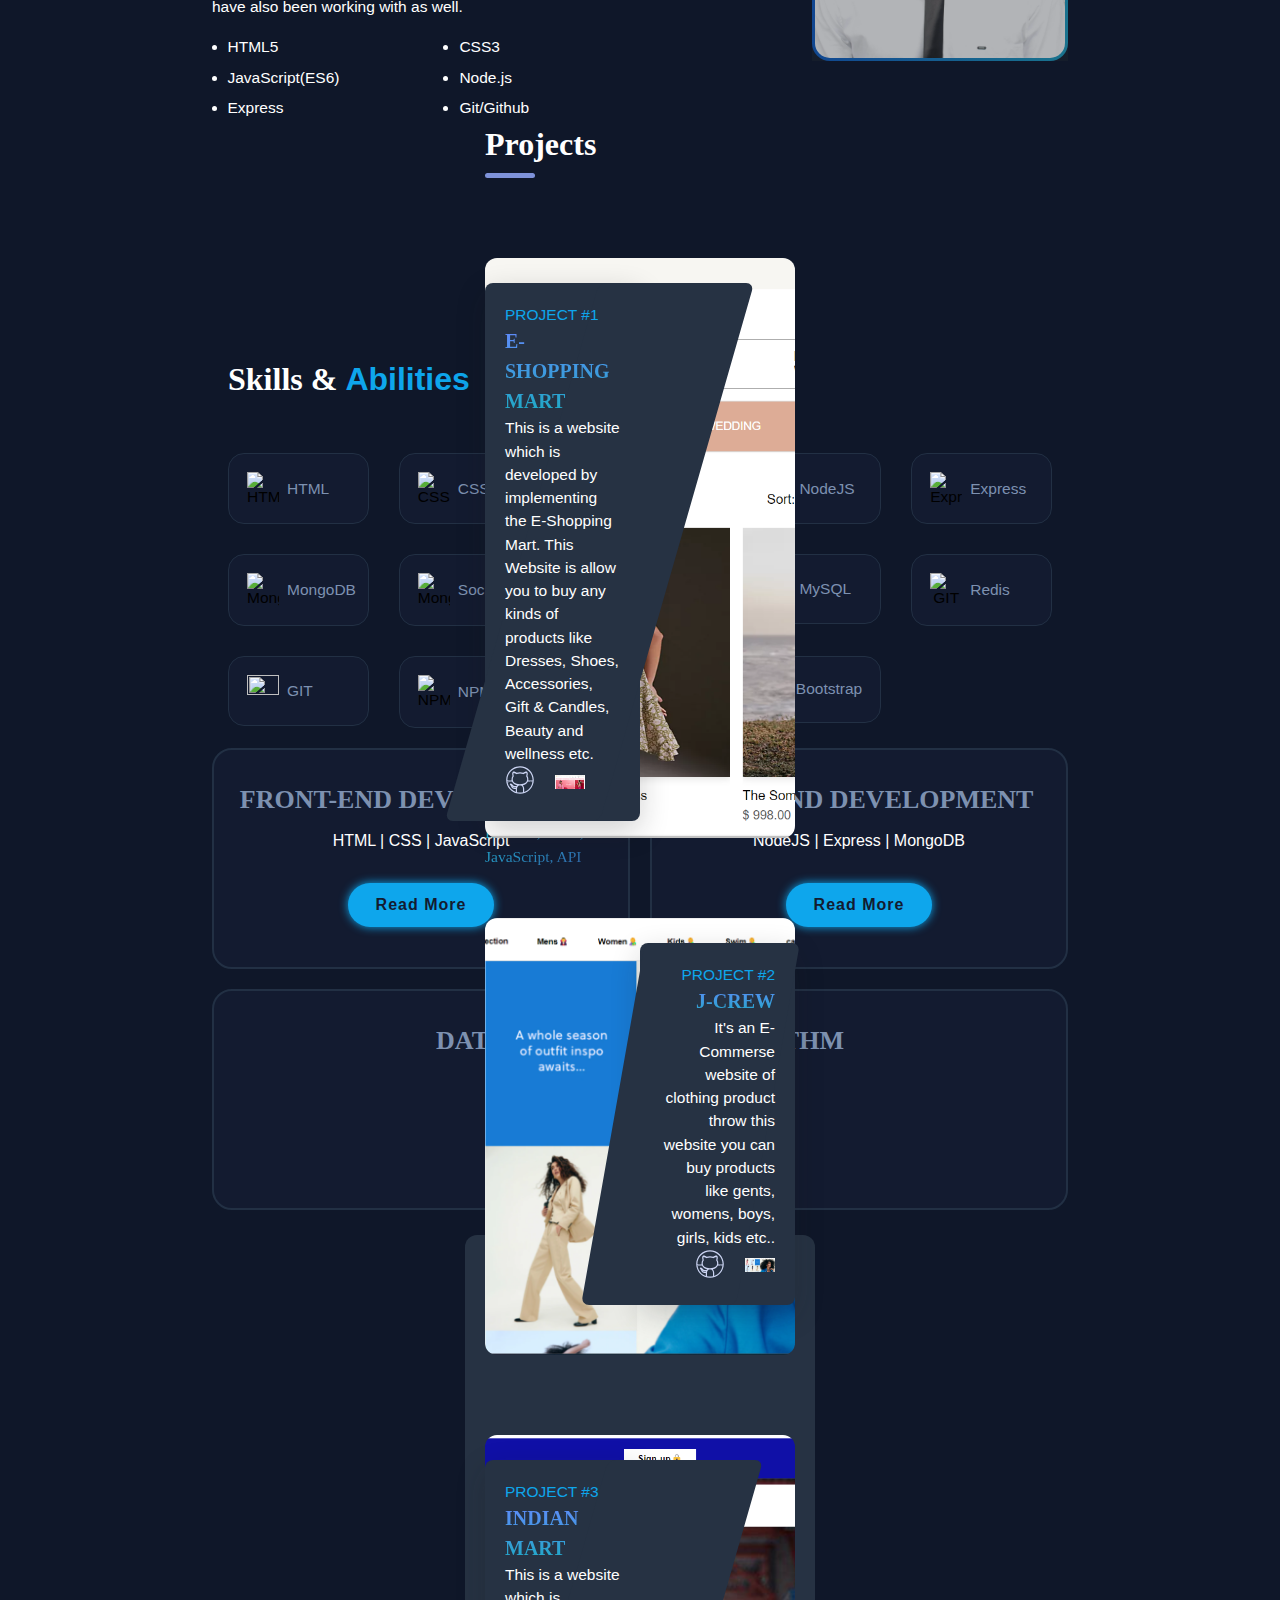
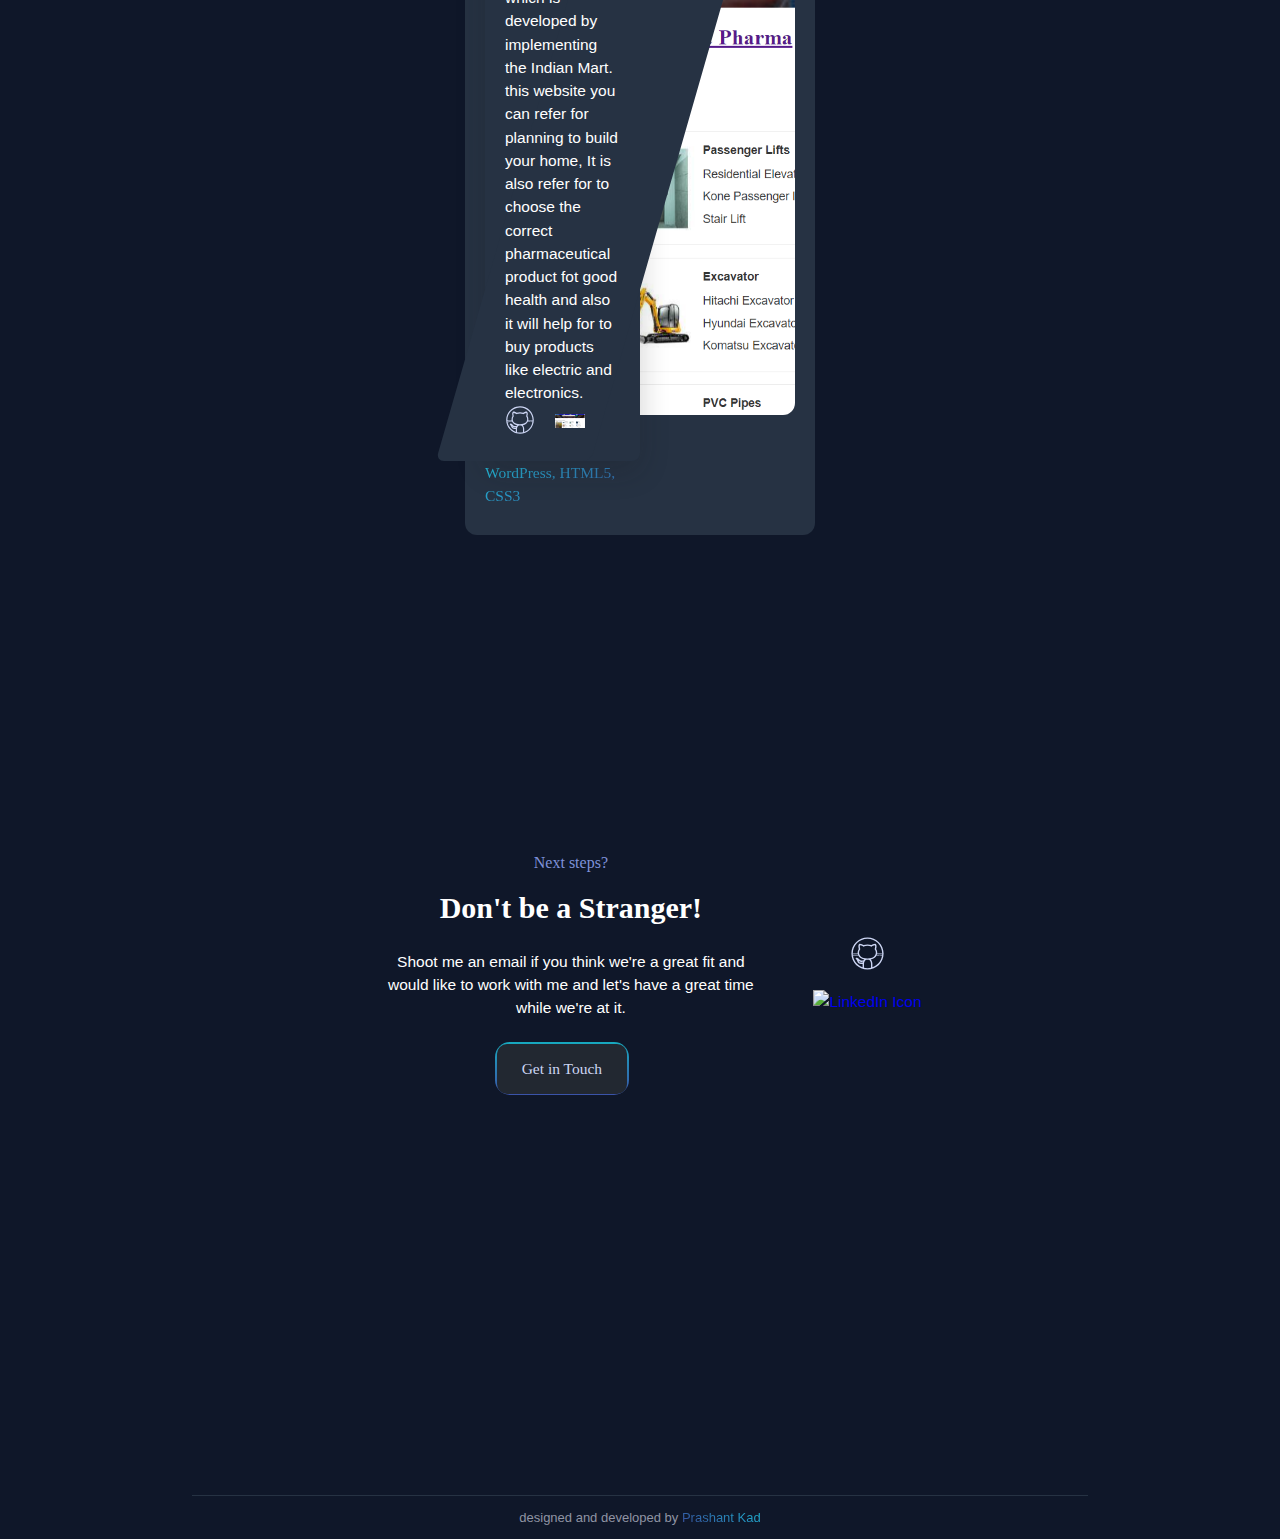
==== commit 63669d2c: "complete" ====
--- a/index.html
+++ b/index.html
@@ -3,12 +3,9 @@
 
 <head>
 	<meta charset="utf-8">
-	
 	<meta name="viewport" content="width=device-width, initial-scale=1">
 
 	<!-- Primary Meta Tags -->
-
-	
 	<title>Prashant Kad - Software Engineer</title>
 	<meta name="title" content="Prashant Kad - Full Stack Developer">
 	<meta name="keywords"
@@ -18,9 +15,6 @@
 	
 
 	<!-- Open Graph / Facebook -->
-
-
-
 	<meta property="og:type" content="website">
 	<meta property="og:url" content="https://prashantkad.me/">
 	<meta property="og:title" content="Prashant Kad - Full Stack Developer">
@@ -46,30 +40,49 @@
 	<!-- external CSS link -->
 	<link rel="stylesheet" href="css/normalize.css">
 	<link rel="stylesheet" href="css/style.css">
+	<link rel="stylesheet" href="css/css.css">
 </head>
 
-<body id="top">
+<body>
 	<header class="header">
-		
-			<a href="#" class="Logo">
-				<img src="img/logo.png" alt="Logo" class="logo">
+		<nav id="nav-menu">
+			<a href="/" class="logo">
+				<img  id="menu-icon" src="img/logo.png" alt="Logo" class="logo">
 			</a>
-			<nav id="nav-menu">
-				
-				<a class="nav-link home" href="#home">home</a>
-				<a class="nav-link about" href="#about">About</a>
-				<a class="nav-link projects" href="#projects">Projects</a>
-				<a class="nav-link contact" href="#contact">Contact</a>
-				<li class="nav-link resume">
-					<a href="https://drive.google.com/drive/folders/1t58j0rDGz38tB-TYooWYN79laSym_kyx?usp=share_link"
+
+			<ul class="nav-menu">
+				<li class="nav-link home" >
+					<a href="#home">Home</a>
+				</li>
+				<li class="nav-link about">
+					<a href="#about">About</a>
+				</li>
+				<li class="nav-link skills">
+					<a href="#skills">Skills</a>
+				</li>
+				<li class="nav-link projects">
+					<a href="#projects">Projects</a>
+				</li>
+				<li class="nav-link contact">
+					<a href="#contact">Contact</a>
+				</li>
+				<li id="resume-button-1" class="nav-link resume" >
+					<a href="https://drive.google.com/drive/folders/1t58j0rDGz38tB-TYooWYN79laSym_kyx?usp=share_link" id="resume-link-1" download="Prashant-Kad-Resume"
 						target="_blank">Résumé</a>
 				</li>
 
-				<a href=""></a>
-				<a href=""></a>
-				<a href=""></a>
-
-			
+				<li class="nav-social-links social-links">
+					<a href="https://github.com/prashant7650" target="_blank" class="social github">
+						<img src="img/github.svg" alt="GitHub Icon">
+					</a>
+
+					<a href="https://www.linkedin.com/in/prashant-kad-77a21a245/" target="_blank" class="social linkedin">
+						<img src="img/in.svg" alt="LinkedIn Icon">
+					</a>
+
+					
+				</li>
+			</ul>
 
 			<button class="hamburger" type="button" name="menu button">
 				<div class="menu-bar">
@@ -80,30 +93,27 @@
 	</header>
 
 	<main>
-		<section class="home" id="home">
-			<div class="home-content">
-				<h2>Hello, it's Me</h2>
-				<h1 id="user-detail-name">Prashant Kad</h1>
-				<h2>And I am a <br><span class="multiple-text"></span></h2>
-
-				<div class="social-media">
-					<div class="social-media">
-						<a href="https://github.com/prashant7650"><i class='bx bxl-github'></i></a>
-						<a href="https://www.linkedin.com/in/prashant-kad-77a21a245/"><i class='bx bxl-linkedin'></i></a>
-						
-					  </div>
-					  <li id="resume-button-2">
-						<a href="https://drive.google.com/drive/folders/1t58j0rDGz38tB-TYooWYN79laSym_kyx?usp=share_link" target="_blank" id="resume-link-2" class="button"
-						  download="https://drive.google.com/drive/folders/1t58j0rDGz38tB-TYooWYN79laSym_kyx?usp=share_link">Resume <i class='bx bxs-download'></i></a>
-					  </li>
-
-				</div>
-
+		<section class="home" id="home" class="home-content">
+			<span class="salutation">Hi there!</span>
+			<h1 id="user-detail-name">
+				I am <span class="name-highlight">Prashant Kad</span>.
+			</h1>
+
+			<p class="declaration">I develop efficient and scalable web solutions</p>
+
+			<p>
+				As a Full Stack Web Developer, I specialize in passionately building (and occasionally designing)
+				characteristic web solutions and experiences for individuals and organizations with taste.
+			</p>
+
+			<div class="cta-box">
+				<a  href="#contact" class="cta cta1">Reach out</a>
+				<a id="resume-button-2" href="https://drive.google.com/file/d/1THpNJsCXtJKWxpG_PfYCPAfeK4f-zb8b/view?usp=share_link"
+					target="_blank" class="cta cta2">Résumé</a>
 			</div>
-			
 		</section>
 
-		<aside class="main-social-links social-links">
+		<aside class="main-social-links social-links social-media">
 			<a href="https://github.com/prashant7650" target="_blank" class="social github">
 				<img src="img/github.svg" alt="GitHub Icon">
 			</a>
@@ -116,13 +126,13 @@
 		</aside>
 	</main>
 
-	<section id="about">
+	<section id="about" class="about section">
 		<div class="separator">
 			<h2>About</h2>
 		</div>
 
-		<div>
-			<p class="about-text">
+		<div class="about-content">
+			<p class="about-text " id="user-detail-intro">
 				Efficient full-stack web developer, having the problem-solving ability. A good learner and always excited to learn new things in terms of technology. Skilled in teamwork, collaboration, time management. Looking for an opportunity to work in a challenging position for a technology-driven organization.
 				<br>
 				
@@ -142,310 +152,262 @@
 			</ul>
 		</div>
 
+		<div class="img-box">
+			<img src="img/img resume.jpg" class="profile-img" alt="img resume.jpg">
+		</div>
+	</section>
+<!-- skills -->
+<section id="skills" class="skills" >
+	<div class="container tags">
+	  <h2 class="heading" >Skills &
+		<span>Abilities</span></h2>
+
+	  <ul class="grid-list">
+		<li>
+		  <button class="skills-card tag-btn">
+			<img
+			  src="./images/html"
+			  class="skills-card-img"
+			  width="32"
+			  height="32"
+			  loading="lazy"
+			  alt="HTML"
+			/>
+
+			<p class="skills-card-name">HTML</p>
+		  </button>
+		</li>
+
+		<li>
+		  <button class="skills-card tag-btn">
+			<img
+			  src="./images/css.png"
+			  class="skills-card-img"
+			  width="32"
+			  height="32"
+			  loading="lazy"
+			  alt="CSS"
+			/>
+
+			<p class="skills-card-name">CSS</p>
+		  </button>
+		</li>
+
+		<li>
+		  <button class="skills-card tag-btn">
+			<img
+			  src="https://cdn.jsdelivr.net/gh/devicons/devicon/icons/javascript/javascript-original.svg"
+			  class="skills-card-img"
+			  width="32"
+			  height="32"
+			  loading="lazy"
+			  alt="JavaScript"
+			/>
+
+			<p class="skills-card-name">JavaScript</p>
+		  </button>
+		</li>
+
+		<li>
+		  <button class="skills-card tag-btn">
+			<img
+			  src="https://cdn.jsdelivr.net/gh/devicons/devicon/icons/nodejs/nodejs-original.svg"
+			  class="skills-card-img"
+			  width="32"
+			  height="32"
+			  loading="lazy"
+			  alt="NodeJS"
+			/>
+
+			<p class="skills-card-name">NodeJS</p>
+		  </button>
+		</li>
+
+		<li>
+		  <button class="skills-card tag-btn">
+			<img
+			  src="https://cdn.jsdelivr.net/gh/devicons/devicon/icons/express/express-original.svg"
+			  class="skills-card-img"
+			  width="32"
+			  height="32"
+			  loading="lazy"
+			  alt="Express"
+			/>
+
+			<p class="skills-card-name">Express</p>
+		  </button>
+		</li>
+
+		<li>
+		  <button class="skills-card tag-btn">
+			<img
+			  src="https://cdn.jsdelivr.net/gh/devicons/devicon/icons/mongodb/mongodb-original.svg"
+			  class="skills-card-img"
+			  width="32"
+			  height="32"
+			  loading="lazy"
+			  alt="MongoDB"
+			/>
+
+			<p class="skills-card-name">MongoDB</p>
+		  </button>
+		</li>
+
+		<li>
+		  <button class="skills-card tag-btn">
+			<img
+			  src="https://cdn.jsdelivr.net/gh/devicons/devicon/icons/socketio/socketio-original.svg"
+			  class="skills-card-img"
+			  width="32"
+			  height="32"
+			  loading="lazy"
+			  alt="Mongoose"
+			/>
+
+			<p class="skills-card-name">Socket.io</p>
+		  </button>
+		</li>
+		<li>
+		  <button class="skills-card tag-btn">
+			<img
+			class="skills-card-img"
+			src="./images/react.png"
+			  width="32"
+			  height="32"
+			  loading="lazy"
+			
+			/>
+
+			<p class="skills-card-name">React</p>
+		  </button>
+		</li>
+		<li>
+		  <button class="skills-card tag-btn">
+			<img
+			class="skills-card-img"
+			src="https://cdn.jsdelivr.net/gh/devicons/devicon/icons/mysql/mysql-original.svg"
+			  width="32"
+			  height="32"
+			  loading="lazy"
+			
+			/>
+
+			<p class="skills-card-name">MySQL</p>
+		  </button>
+		</li>
+		<li>
+		  <button class="skills-card tag-btn">
+			<img
+			  src="./images/redis.svg"
+			  class="skills-card-img"
+			  width="32"
+			  height="32"
+			  loading="lazy"
+			  alt="GIT"
+			/>
+
+			<p class="skills-card-name">Redis</p>
+		  </button>
+		</li>
+
+		<li>
+		  <button class="skills-card tag-btn">
+			<img
+			src="https://cdn.jsdelivr.net/gh/devicons/devicon/icons/git/git-original.svg"
+			  width="32"
+			  height="32"
+			  loading="lazy"
+			  class="skills-card-img"
 		
-	</section>
-
-	<div class="home-image">
-		<img class="home-img" 
-		src=".\img\img resume.jpg" 
-		alt="profile-pic" />
+			/>
+
+			<p class="skills-card-name">GIT</p>
+		  </button>
+		</li>
+
+		<li>
+		  <button class="skills-card tag-btn">
+			<img
+			  class="skills-card-img"
+			  src="./images/npm.svg"
+			  width="32"
+			  height="32"
+			  loading="lazy"
+			  alt="NPM"
+			/>
+
+			<p class="skills-card-name">NPM</p>
+		  </button>
+		</li>
+
+		<li>
+		  <button class="skills-card tag-btn">
+			<img
+			class="skills-card-img"
+			src="https://cdn.jsdelivr.net/gh/devicons/devicon/icons/vscode/vscode-original.svg"
+			  width="32"
+			  height="32"
+			  loading="lazy"
+			
+			/>
+
+			<p class="skills-card-name">VSCode</p>
+		  </button>
+		</li>
+
+		<li>
+		  <button class="skills-card tag-btn">
+			<img
+			class="skills-card-img"
+			src="https://cdn.jsdelivr.net/gh/devicons/devicon/icons/bootstrap/bootstrap-original.svg"
+			  width="32"
+			  height="32"
+			  loading="lazy"
+			
+			/>
+
+			<p class="skills-card-name">Bootstrap </p>
+		  </button>
+		</li>
+	  </ul>
+	</div>
+
+		<div class="skills-container">
+		<div class="skills-card-1">
+		  <i class='bx bx-code-alt' class="skills-card-img"></i>
+		  <h3 class="skills-card-name">Front-End Development</h3>
+		  <p>HTML | CSS | JavaScript</p>
+		  <a href="#" class="button">Read More</a>
+		</div>
+		<div class="skills-card-1">
+		  <i class='bx bxs-data' class="skills-card-img"></i>
+		  <h3 class="skills-card-name">Back-End Development</h3>
+		  <p>NodeJS | Express | MongoDB </p>
+		  <a href="#" class="button">Read More</a>
+		</div>
+		<div class="skills-card-1">
+		  <i class='bx bxl-codepen' class="skills-card-img"></i>
+		  <h3 class="skills-card-name">Data Structure Algorithm</h3>
+		  <p> LinkedList | Recursion | Binary </p>
+		  <a href="#" class="button">Read More</a>
+		</div>
+	  </div>  
   
-		</div>
-
-    <section id="skills" class="skills" >
-        <div class="container tags">
-          <h2 class="heading" >Skills & <span>Abilities</span></h2>
-
-          <ul class="grid-list">
-            <li>
-              <button class="skills-card tag-btn">
-                <img
-                  src="./img/html"
-                  class="skills-card-img"
-                  width="32"
-                  height="32"
-                  loading="lazy"
-                  alt="HTML"
-                />
-
-                <p class="skills-card-name">HTML</p>
-              </button>
-            </li>
-
-            <li>
-              <button class="skills-card tag-btn">
-                <img
-                  src="./img/css.png"
-                  class="skills-card-img"
-                  width="32"
-                  height="32"
-                  loading="lazy"
-                  alt="CSS"
-                />
-
-                <p class="skills-card-name">CSS</p>
-              </button>
-            </li>
-
-            <li>
-              <button class="skills-card tag-btn">
-                <img
-                  src="https://cdn.jsdelivr.net/gh/devicons/devicon/icons/javascript/javascript-original.svg"
-                  class="skills-card-img"
-                  width="32"
-                  height="32"
-                  loading="lazy"
-                  alt="JavaScript"
-                />
-
-                <p class="skills-card-name">JavaScript</p>
-              </button>
-            </li>
-
-            <li>
-              <button class="skills-card tag-btn">
-                <img
-                  src="https://cdn.jsdelivr.net/gh/devicons/devicon/icons/nodejs/nodejs-original.svg"
-                  class="skills-card-img"
-                  width="32"
-                  height="32"
-                  loading="lazy"
-                  alt="NodeJS"
-                />
-
-                <p class="skills-card-name">NodeJS</p>
-              </button>
-            </li>
-
-            <li>
-              <button class="skills-card tag-btn">
-                <img
-                  src="https://cdn.jsdelivr.net/gh/devicons/devicon/icons/express/express-original.svg"
-                  class="skills-card-img"
-                  width="32"
-                  height="32"
-                  loading="lazy"
-                  alt="Express"
-                />
-
-                <p class="skills-card-name">Express</p>
-              </button>
-            </li>
-
-            <li>
-              <button class="skills-card tag-btn">
-                <img
-                  src="https://cdn.jsdelivr.net/gh/devicons/devicon/icons/mongodb/mongodb-original.svg"
-                  class="skills-card-img"
-                  width="32"
-                  height="32"
-                  loading="lazy"
-                  alt="MongoDB"
-                />
-
-                <p class="skills-card-name">MongoDB</p>
-              </button>
-            </li>
-
-            <li>
-              <button class="skills-card tag-btn">
-                <img
-                  src="https://cdn.jsdelivr.net/gh/devicons/devicon/icons/socketio/socketio-original.svg"
-                  class="skills-card-img"
-                  width="32"
-                  height="32"
-                  loading="lazy"
-                  alt="Mongoose"
-                />
-
-                <p class="skills-card-name">Socket.io</p>
-              </button>
-            </li>
-           
-            <li>
-              <button class="skills-card tag-btn">
-                <img
-                class="skills-card-img"
-                src="https://cdn.jsdelivr.net/gh/devicons/devicon/icons/mysql/mysql-original.svg"
-                  width="32"
-                  height="32"
-                  loading="lazy"
-                
-                />
-
-                <p class="skills-card-name">MySQL</p>
-              </button>
-            </li>
-            <li>
-              <button class="skills-card tag-btn">
-                <img
-                  src="./img/redis.svg"
-                  class="skills-card-img"
-                  width="32"
-                  height="32"
-                  loading="lazy"
-                  alt="GIT"
-                />
-
-
-				
-                <p class="skills-card-name">Redis</p>
-              </button>
-            </li>
-
-
-
-
-
-
-            <li>
-              <button class="skills-card tag-btn">
-                <img
-                src="https://cdn.jsdelivr.net/gh/devicons/devicon/icons/git/git-original.svg"
-                  width="32"
-                  height="32"
-                  loading="lazy"
-                  class="skills-card-img"
-            
-                />
-
-                <p class="skills-card-name">GIT</p>
-              </button>
-            </li>
-
-            <li>
-              <button class="skills-card tag-btn">
-                <img
-                  class="skills-card-img"
-                  src="./img/npm.svg"
-                  width="32"
-                  height="32"
-                  loading="lazy"
-                  alt="NPM"
-                />
-
-                <p class="skills-card-name">NPM</p>
-              </button>
-            </li>
-
-            <li>
-              <button class="skills-card tag-btn">
-                <img
-                class="skills-card-img"
-                src="https://cdn.jsdelivr.net/gh/devicons/devicon/icons/vscode/vscode-original.svg"
-                  width="32"
-                  height="32"
-                  loading="lazy"
-                
-                />
-
-                <p class="skills-card-name">VSCode</p>
-              </button>
-            </li>
-
-            <li>
-              <button class="skills-card tag-btn">
-                <img
-                class="skills-card-img"
-                src="https://cdn.jsdelivr.net/gh/devicons/devicon/icons/bootstrap/bootstrap-original.svg"
-                  width="32"
-                  height="32"
-                  loading="lazy"
-                
-                />
-
-                <p class="skills-card-name">Bootstrap </p>
-              </button>
-            </li>
-          </ul>
-        </div>
-
-            <div class="skills-container">
-            <div class="skills-card-1">
-              <i class='bx bx-code-alt' class="skills-card-img"></i>
-              <h3 class="skills-card-name">Front-End Development</h3>
-              <p>HTML | CSS | JavaScript</p>
-              <a href="#" class="button">Read More</a>
-            </div>
-            <div class="skills-card-1">
-              <i class='bx bxs-data' class="skills-card-img"></i>
-              <h3 class="skills-card-name">Back-End Development</h3>
-              <p>NodeJS | Express | MongoDB </p>
-              <a href="#" class="button">Read More</a>
-            </div>
-            <div class="skills-card-1">
-              <i class='bx bxl-codepen' class="skills-card-img"></i>
-              <h3 class="skills-card-name">Data Structure Algorithm</h3>
-              <p> LinkedList | Recursion | Binary </p>
-              <a href="#" class="button">Read More</a>
-            </div>
-          </div>  
-      
-      </section> 
-
-
-
-
-
-	<section class="projects" id="projects">
-		<div class="featured-projects-box">
+  </section> 
+<!-- skills end -->
+
+	<section class="project" id="projects">
+	<div class="featured-projects-box">
 			<div class="separator">
 				<h2>Projects</h2>
 			</div>
-			<div class="project-container">
-				<div class="project-card">
-			<img src="./img/project-1.png" alt="">
-			<div class="project-layer">
-			  <h4 class="project-title">E-Shopping Mart</h4>
-			  <p class="project-description"> This is a website which is developed by implementing the E-Shopping Mart. This Website is allow you to buy any kinds of products like Dresses, Shoes, Accessories, Gift & Candles, Beauty and wellness etc. </p>
-			  <h5 class="project-tech-stack">Vanilla JS | HTML| CSS</h5>
-			  <div class="projectlinks">
-				<a href="https://github.com/prashant7650/cloudy-thing-7898.git" class="project-github-link"><i
-				  class='bx bxl-github'></i></a>
-			  <a href="https://gentle-panda-b576b5.netlify.app/" class="project-deployed-link"><i
-				  class='bx bxl-netlify'></i></a>
-			  </div>
-			 
-			</div>
-		  </div>
-
-
-
-		  <div class="project-card">
-			<img src="./img/project2.png" alt="">
-			<div class="project-layer">
-			  <h4 class="project-title">J-Crew</h4>
-			  <p class="project-description"> It's an E-Commerse website of clothing product throw this website you can buy products like gents, womens, boys, girls, kids etc.. </p>
-			  <h5 class="project-tech-stack">javascript | HTML| CSS</h5>
-			  <div class="projectlinks">
-				<a href="https://github.com/prashant7650/quick-soup-8080.git" class="project-github-link"><i
-				  class='bx bxl-github'></i></a>
-			  <a href="https://timely-dieffenbachia-6f18e2.netlify.app/" class="project-deployed-link"><i
-				  class='bx bxl-netlify'></i></a>
-			  </div>
-			 
-			</div>
-		  </div>
-
-
-
-
-
-
-
-
-
-
-
-
-
-<!-- 
-			<div class="project project1">
+
+			<div class="project project-card project1">
 				<div class="project-details-box">
 					<div class="project-main-info">
 						<span>Project #1</span>
-						<h3>E-Shopping Mart</h3>
-						<p>
+						<h3 class="project-title" >E-Shopping Mart</h3>
+						<p class="project-description">
 							This is a website which is developed by implementing the E-Shopping Mart. This Website is allow you to buy any kinds of products like Dresses, Shoes, Accessories, Gift & Candles, Beauty and wellness etc. 
 						</p>
 
@@ -459,7 +421,7 @@
 						</div>
 					</div>
 
-					<div class="project-tools">
+					<div class="project-tools project-tech-stack">
 						<p>HTML5, CSS3, JavaScript, API</p>
 					</div>
 				</div>
@@ -469,14 +431,14 @@
 						<img src="img/project1.png" alt="Project Preview Image">
 					</a>
 				</div>
-			</div> -->
-
-			<div class="project project2">
+			</div>
+
+			<div class="project project-card project2">
 				<div class="project-details-box">
 					<div class="project-main-info">
 						<span>Project #2</span>
-						<h3>J-Crew</h3>
-						<p>
+						<h3 class="project-title">J-Crew</h3>
+						<p class="project-description">
 							It's an E-Commerse website of clothing product throw this website you can buy products like gents, womens, boys, girls, kids etc..
 					
 						</p>
@@ -491,7 +453,7 @@
 						</div>
 					</div>
 
-					<div class="project-tools">
+					<div class="project-tools project-tech-stack">
 						<p>HTML5, CSS3, JavaScript</p>
 					</div>
 				</div>
@@ -503,12 +465,12 @@
 				</div>
 			</div>
 
-			<div class="project project3">
+			<div class="project project-card project3">
 				<div class="project-details-box">
 					<div class="project-main-info">
 						<span>Project #3</span>
-						<h3>Indian Mart</h3>
-						<p>
+						<h3 class="project-title">Indian Mart</h3>
+						<p class="project-description">
 							This is a website which is developed by implementing the Indian Mart. this website you can refer for planning to build your home, It is also refer for to choose the correct pharmaceutical product fot good health and also it will help for to buy products like electric and electronics.
 						</p>
 
@@ -522,7 +484,7 @@
 						</div>
 					</div>
 
-					<div class="project-tools">
+					<div class="project-tools" project-tech-stack>
 						<p>WordPress, HTML5, CSS3</p>
 					</div>
 				</div>
@@ -533,7 +495,7 @@
 					</a>
 				</div>
 			</div>
-
+    </div>
 			
 	</section>
 
@@ -565,7 +527,7 @@
 	</section>
 
 	<footer>
-		<p>designed and developed by <span>Daniel Ezekiel</span></p>
+		<p>designed and developed by <span>Prashant Kad</span></p>
 	</footer>
 	<script type="text/javascript" src="js/main.js"></script>
 </body>
--- a/css/style.css
+++ b/css/style.css
@@ -1,731 +1,1024 @@
+/* FONT LINK/IMPORT */
+@import url(../css/font-root-styles/general-sans.css);
+@import url(../css/font-root-styles/okinesans.css);
+@import url(../css/font-root-styles/satoshi.css);
+
+/* Box Model Hack */
 * {
+  box-sizing: border-box;
+}
+
+/* Clear fix hack */
+.clearfix:after {
+  content: ".";
+  display: block;
+  clear: both;
+  visibility: hidden;
+  line-height: 0;
+  height: 0;
+}
+
+.clear {
+  clear: both;
+}
+
+/******************************************
+/* BASE STYLES
+/*******************************************/
+html {
+  font-size: 62.5%;
+}
+
+html,
+body {
+  scroll-behavior: smooth;
+}
+
+body {
+  background-color: rgb(34, 40, 49);
+
+  font-family: "Satoshi 400";
+  font-size: 1.5rem;
+  font-weight: 300;
+  line-height: 1.5;
+  color: rgb(204, 213, 243);
+}
+
+header,
+main,
+main ~ section,
+footer {
+  padding: 2rem;
+}
+
+h1,
+.declaration {
   margin: 0;
+
+  font-family: "GeneralSans 700";
+  font-size: 3.5rem;
+}
+
+h2 {
+  margin: 0;
+  font-size: 2.8rem;
+  font-family: "Satoshi 700";
+}
+
+h3 {
+  font-family: "Satoshi 900";
+  font-size: 2rem;
+}
+
+.separator {
+  margin-bottom: 1rem;
+}
+
+.featured-projects-box h3 {
+  background: -webkit-linear-gradient(
+    90.98deg,
+    rgba(24, 185, 207, 0.9) -2.14%,
+    #6688ff 103.54%
+  );
+  -webkit-background-clip: text;
+  -webkit-text-fill-color: transparent;
+  background-clip: text;
+}
+
+img {
+  height: auto;
+}
+
+a {
+  text-decoration: none;
+}
+
+a > img {
+  width: 3rem;
+}
+
+a > img:hover {
+  transform: scale(1.05);
+  transition: all 0.4s ease-in-out;
+}
+
+/******************************************
+/* LAYOUT
+font-family: 'Fira Mono', monospace;
+font-family: 'Fira Sans', sans-serif;
+/*******************************************/
+/* HEADER AND NAV STYLING */
+header {
+  padding: 1rem 2rem;
+  border-bottom: 1px solid rgb(38, 50, 67);
+}
+
+nav {
+  display: flex;
+  justify-content: space-between;
+  align-items: center;
+}
+
+nav img {
+  width: 55px;
+  z-index: 2;
+}
+
+.nav-menu {
+  position: fixed;
+  display: contents;
+  top: -2rem;
+  right: -200vh;
+  height: 100vh;
+  width: 75vw;
+
+  list-style: none;
   padding: 0;
-  box-sizing: border-box;
-  text-decoration: none;
+  display: flex;
+  flex-direction: column;
+  justify-content: center;
+  align-items: center;
+  gap: 2.5rem;
+
+  background: rgb(31, 38, 49);
+  transition: all 0.5s ease-in-out;
+
+  z-index: 2;
+}
+
+.nav-menu.is-active {
+  top: 0;
+  right: 0;
+  margin: 0;
+
+  box-shadow: 0 1rem 5rem 0 rgba(0, 0, 0, 0.3);
+}
+
+/**************************
+/* HAMBURGER, MENU-BAR STYLING 
+**************************/
+.hamburger {
+  height: 3.5rem;
+  width: 3.5rem;
+  padding: 0;
+  appearance: none;
   border: none;
   outline: none;
-  scroll-behavior: smooth;
-  font-family: var(--fontFamily-noto_sans);
-}
-html {
-  font-size: 62.5%;
-  overflow-x: hidden;
-}
-
-body {
-  background: var(--bg-oxford-blue-2);
-  color: var(--text-color);
-  /* color: var(--text-shadow-blue); */
-
-}
-
-:root {
-
-    /**
-     * COLORS
-     */
-  
-     
-    /** Background colors */
-    --bg-wild-blue-yonder: hsla(216, 33%, 68%, 1);
-    --bg-carolina-blue: hsla(199, 89%, 49%, 1);
-    --bg-prussian-blue: hsla(216, 33%, 20%, 1);
-    --bg-oxford-blue: hsla(222, 44%, 13%, 1);
-    --bg-oxford-blue-2: hsla(222, 47%, 11%, 1);
-    --bg-color: #1f242d;
-    --second-bg-color: #323946;
-    --main-color: #0ef;
-  
-    /** Text colors */
-    --text-color: #fff;
-    --text-white: hsla(0, 0%, 100%, 1);
-    --text-alice-blue: hsla(216, 100%, 95%, 1);
-    --text-columbia-blue: hsla(199, 69%, 84%, 1);
-    --text-wild-blue-yonder: hsla(216, 33%, 68%, 1);
-    --text-carolina-blue: hsla(199, 89%, 49%, 1);
-    --text-shadow-blue: hsla(217, 24%, 59%, 1);
-    --text-slate-gray: hsla(217, 17%, 48%, 1);
-  
-  
-  
-    /** Border colors */
-    --border-wild-blue-yonder: hsla(216, 33%, 68%, 1);
-    --border-prussian-blue: hsla(216, 33%, 20%, 1);
-    --border-white: hsl(0, 0%, 100%);
-    --border-white-alpha-15: hsla(0, 0%, 100%, 0.15);
-  
- 
-  /**
-   * BOX SHADOW
-   */
-
-  --shadow-1: 0 8px 20px 0 hsla(0, 0%, 0%, 0.05);
-  --shadow-2: 0px 3px 20px hsla(180, 90%, 43%, 0.2);
-   
-    /**
-   * BORDER RADIUS
-   */
-
-  --radius-6: 6px;
-  --radius-8: 8px;
-  --radius-16: 16px;
-  --radius-48: 48px;
-  --radius-circle: 50%;
-  --radius-pill: 200px;
-
-
-  /** Gradient colors */
-  --gradient-1: linear-gradient(90deg, #0ea5ea, #0bd1d1 51%);
-  --gradient-2: linear-gradient(90deg, #0ea5ea, #0bd1d1 51%, #0ea5ea);
-  --gradient-3: linear-gradient(0deg, #000d1a, transparent);
-
-    /**
-   * TRANSITION
-   */
-
-  --transition-1: 0.25s ease;
-  --transition-2: 0.5s ease;
-  --cubic-in: cubic-bezier(0.51, 0.03, 0.64, 0.28);
-  --cubic-out: cubic-bezier(0.05, 0.83, 0.52, 0.97);
-  /**
-     * TYPOGRAPHY
-     */
-
-     --section-padding: 70px;
-  
-    /** Font family */
-    --fontFamily-noto_sans: 'Noto Sans', sans-serif;  
-  
-  }
-
-  section {
-    min-height: 100vh;
-    padding: 10rem 9% 2rem;
-  }
-  
-.header {
-   position: fixed;
-   top: 0;
-   left:0;
-   width: 100%;
-   padding: 2rem 9%;
-   background: var(--bg-oxford-blue);
-   display: flex;
-   justify-content: space-between;
-   align-items: center;
-   z-index: 100;
-}
-.header.sticky {
-  border-bottom: .1rem solid rgba(0, 0, 0, .2);
-}
-.logo {
-  font-size: 2.5rem;
-  color: var(--text-color);
-  font-weight: 600;
-  cursor: default;
-}
-#nav-menu a {
-  font-size: 1.7rem;
-  color: var(--text-color);
-  margin-left: 3rem;
-} 
-
-
-#nav-menu {
-  list-style: none;
-  display: flex;
- 
-  background: var(--bg-oxford-blue);
-}
-#nav-menu a:hover,
-#nav-menu a.active {
-  color:var(--bg-carolina-blue)
-}
-#menu-icon {
-  font-size: 3.6rem;
-  color: var(--text-color);
-  display: none;
-}
-
-/*  */
-
-.home {
+  background: none;
+  cursor: pointer;
+  z-index: 2;
+}
+
+.hamburger.is-active {
+  position: fixed;
+  top: 2.3rem;
+  right: 2rem;
+  background: rgb(31, 38, 49);
+}
+
+.menu-bar {
+  position: relative;
+  width: 100%;
+}
+
+.menu-bar,
+.menu-bar::before,
+.menu-bar::after {
+  height: 0.2rem;
+  border-radius: 0.5rem;
+  background: rgba(24, 185, 207, 0.9);
+  transition: all 0.5s ease-in-out;
+}
+
+.menu-bar::before {
+  position: absolute;
+  content: "";
+  top: -1.1rem;
+  right: 0;
+  width: 70%;
+  transition: all 0.5s ease-in-out;
+}
+
+.menu-bar::after {
+  position: absolute;
+  content: "";
+  bottom: -1.1rem;
+  right: 0;
+  width: 70%;
+  transition: all 0.5s ease-in-out;
+}
+
+.menu-bar.is-active {
+  background: transparent;
+}
+
+.menu-bar.is-active::before {
+  width: 100%;
+  transform: rotate(45deg) translateX(1.5rem);
+}
+
+.menu-bar.is-active::after {
+  width: 100%;
+  transform: rotate(-45deg) translateX(1.5rem);
+}
+
+/* ***********************
+/* NAV LINKS STYLES
+*************************/
+.nav-link a {
+  color: rgb(204, 213, 243);
+}
+
+.nav-link a:hover {
+  color: rgba(24, 185, 207, 0.9);
+}
+
+.nav-link:nth-child(4):hover {
+  transform: scale(1.08);
+  background: transparent;
+  transition: transform 0.4s ease-in-out;
+}
+
+.nav-link:nth-child(4) a {
+  display: block;
+  padding: 0.8rem 2.5rem;
+  cursor: pointer;
+}
+
+.nav-link:nth-child(4) a {
+  color: rgb(204, 213, 243);
+}
+
+.nav-social-links {
+  padding: 2.5rem 0;
+  width: 80%;
+  display: flex;
+  justify-content: space-evenly;
+}
+
+.social-links img {
+  width: 3.5rem;
+  height: 3.5rem;
+}
+
+.social-links img:hover {
+  transform: scale(1.03);
+  transition: transform 0.4s ease-in-out;
+}
+
+/************************
+/* MAIN SECTION STYLING 
+************************/
+main {
+  min-height: 85vh;
   display: flex;
   justify-content: center;
   align-items: center;
 }
-.home-img img {
-width: 30;
-  animation: floatImage 4s ease-in-out infinite;
-}
-@keyframes floatImage {
-  0% {
-    transform: translateY(0);
-  }
-  50% {
-    transform: translateY(-2.4rem);
-  }
-  100% {
-    transform: translateY(0);
-  }
-}
-.home-content h3 {
-  font-size: 3.2rem;
-  font-weight: 700;
-}
-.home-content h3:nth-of-type(2){
-  margin-bottom: 2rem;
-}
-span {
+
+.name-highlight {
+  background: -webkit-linear-gradient(
+    top right,
+    rgba(18, 55, 246, 1),
+    rgba(9, 244, 244, 1)
+  );
+  -webkit-background-clip: text;
+  -webkit-text-fill-color: transparent;
+  background-clip: text;
+}
+
+.declaration {
+  margin: 0;
+
+  font-size: 2.5rem;
+  line-height: 1.4;
+  color: rgb(178, 185, 207);
+}
+
+.cta-box {
+  margin-top: 4rem;
+}
+
+.cta,
+.cta1 {
+  font-family: "Satoshi 700";
+}
+
+.cta {
+  display: inline-block;
+  width: 12rem;
+  margin: 0.5rem 1.8rem;
+  margin-left: 0;
+  padding: 1rem 1.5rem;
+  border-radius: 1rem;
+  background: linear-gradient(
+    99.41deg,
+    #002cc7 -39.51%,
+    rgba(24, 185, 207, 0.9) 116.85%
+  );
+
+  text-align: center;
+  text-decoration: none;
+  color: rgb(204, 213, 243);
+}
+
+.cta1 {
+  text-transform: uppercase;
+  font-weight: 500;
+}
+
+.cta:hover {
+  transform: scale(1.05);
+  transition: transform 0.4s ease-in-out;
+}
+
+.cta2,
+.nav-link:nth-child(4) {
+  position: relative;
+  border-radius: 1rem;
+  border-image-slice: 1;
+  border-image-source: linear-gradient(
+    180deg,
+    rgba(24, 185, 207, 0.9) 0%,
+    #3b53a8 100%
+  );
+  background: rgb(34, 40, 49);
+}
+
+.cta2::after,
+.nav-link:nth-child(4)::after {
+  position: absolute;
+  content: "";
+  top: -1.8px;
+  bottom: -1.8px;
+  left: -1.8px;
+  right: -1.8px;
+  background: linear-gradient(180deg, rgba(24, 185, 207, 0.9) 0%, #3b53a8 100%);
+  z-index: -1;
+  border-radius: 1.5rem;
+}
+
+.main-social-links {
+  display: none;
+}
+
+/* ABOUT SECTION STYLING */
+#about {
+  display: flex;
+  flex-direction: column;
+  justify-content: center;
+  align-items: center;
+
+  padding-bottom: 10rem;
+}
+
+.separator {
+  position: relative;
+  align-self: flex-start;
+}
+
+.separator::after {
+  content: "";
+  position: absolute;
+  bottom: -1rem;
+  left: 0;
+  width: 5rem;
+  height: 0.5rem;
+  border-radius: 3.5rem;
+  background-color: rgb(126, 146, 217);
+}
+
+.about-text {
+  padding-top: 1.2rem;
+  line-height: 1.6;
+}
+
+.about-text span {
+  font-family: "Satoshi 700";
+  color: rgb(29, 228, 255);
+}
+
+.about-text + ul {
+  display: flex;
+  flex-flow: row wrap;
+  justify-content: space-between;
+  gap: 0.7rem;
+  padding: 1.55rem;
+}
+
+.tool {
+  width: 45%;
+  margin-right: 1rem;
+}
+
+.img-box {
+  position: relative;
+  display: flex;
+  justify-content: center;
+  align-items: center;
+  margin-top: 3.5rem;
+  padding: 0.3rem;
+  border-radius: 1.8rem;
+  background: linear-gradient(
+    99.41deg,
+    #002cc7 -39.51%,
+    rgba(24, 185, 207, 0.9) 116.85%
+  );
+}
+
+.img-box::before {
+  content: "";
+  position: absolute;
+  left: 0;
+  top: 0;
+  width: 100%;
+  height: 100%;
+  background: rgba(34, 40, 49, 0.35);
+}
+
+.profile-img {
+  width: 25rem;
+  border-radius: 1.5rem;
+  object-fit: fill;
+}
+/* skils */
+#skills h2 {
+  margin-bottom: 5rem;
+}
+.skills-container {
+  margin-top: 20px;
+  display: flex;
+  justify-content: center;
+  align-items: center;
+  flex-wrap: wrap;
+  gap: 2rem;
+}
+
+.skills-container .skills-card-1 {
+  flex: 1 1 30rem;
+  background: var(--bg-oxford-blue);
+  padding: 3rem 2rem 4rem;
+  border-radius: 2rem;
+  text-align: center;
+  border: .2rem solid var(--border-prussian-blue);
+  transition: .5s ease;
+}
+.skills-container .skills-card-1:hover {
+  border-color: var(--bg-carolina-blue);
+  transform: scale(1.02);
+} 
+.skills-card-1 i {
+  font-size: 7rem;
   color: var(--bg-carolina-blue);
 }
-.home-content h1 {
-  font-size: 5.6rem;
-  font-weight: 700;
-  line-height: 1.3;
-}
-
-.social-media a{
-    display: inline-flex;
+.skills-card-1 h3 {
+  font-size: 2.6rem;
+
+}
+.skills-card-1 p {
+  font-size: 1.6rem;
+  margin: 1rem 0 3rem;
+}
+ 
+
+/* PROJECTS SECTION STYLING */
+.featured-projects-box,
+.other-projects-box {
+  display: flex;
+  flex-direction: column;
+  justify-content: center;
+  align-items: center;
+  gap: 3.5rem;
+  padding-bottom: 10rem;
+}
+
+.project {
+  display: flex;
+  flex-direction: column-reverse;
+
+  max-width: 35rem;
+  max-height: 58rem;
+  background: rgb(38, 50, 67);
+  box-shadow: 0 1rem 2rem 0 rgba(27, 27, 27, 0.1);
+
+  border-radius: 1.2rem;
+}
+
+.project-details-box {
+  padding: 2.5rem;
+  padding-bottom: 0;
+}
+
+.project-main-info span,
+h3 {
+  margin: 0;
+  text-transform: uppercase;
+}
+
+.project-main-info p > a {
+  font-family: "Satoshi 700";
+  color: rgb(29, 228, 255);
+}
+
+.project-main-info p > a:hover {
+  text-decoration: underline;
+}
+
+.project-links {
+  display: flex;
+  align-items: center;
+  gap: 2rem;
+}
+
+.project-tools p {
+  background: linear-gradient(
+    150deg,
+    rgba(29, 228, 255, 0.81) -6.94%,
+    rgba(59, 83, 168, 0.9) 97.22%
+  );
+  -webkit-background-clip: text;
+  -webkit-text-fill-color: transparent;
+  background-clip: text;
+
+  padding-bottom: 0.3rem;
+
+  font-family: "Satoshi 700";
+}
+
+.project-image-box {
+  position: relative;
+}
+
+.project-img-link {
+  display: block;
+  width: 100%;
+  height: 100%;
+}
+
+.project-img-link > img {
+  width: 100%;
+  height: 100%;
+  object-fit: cover;
+  border-radius: 1.2rem 1.2rem 0 0;
+}
+
+.project-img-link > img:hover {
+  transform: none;
+}
+
+.notable-projects-box {
+  display: flex;
+  flex-direction: column;
+  gap: 2rem;
+}
+
+.side-project {
+  padding: 4.5rem 2.75rem;
+  max-width: 35rem;
+  background: rgba(38, 50, 67, 1);
+  box-shadow: 0 1rem 2rem 0 rgba(27, 27, 27, 0.1);
+
+  display: flex;
+  flex-direction: column;
+  justify-content: space-between;
+}
+
+.side-project > div {
+  display: flex;
+  justify-content: space-between;
+  align-items: center;
+  padding-right: 2rem;
+}
+
+.side-project img {
+  width: 3.5rem;
+}
+
+.side-project h3,
+.side-project span {
+  margin: 2.2rem 0 0;
+  color: #7e92d9;
+}
+
+.side-project span {
+  font-family: "Satoshi 500";
+}
+
+/* CONTACT SECTION STYLING */
+#contact {
+  display: flex;
+  flex-direction: column;
+  justify-content: center;
+  align-items: center;
+  padding-bottom: 10rem;
+
+  text-align: center;
+}
+
+#contact > div {
+  padding-bottom: 4rem;
+}
+
+#contact span {
+  font-family: "Satoshi 500";
+  font-size: 1.6rem;
+  color: rgba(126, 146, 217, 1);
+}
+
+h4 {
+  margin: 1rem;
+
+  font-family: "Satoshi 900";
+  font-size: 3rem;
+}
+
+h4 + p {
+  padding: 1rem 0 2rem;
+}
+
+#contact > aside {
+  display: flex;
+  justify-content: center;
+  gap: 1.2rem;
+}
+
+/* FOOTER STYLING */
+footer {
+  width: 100%;
+  padding: 1.2rem;
+  border-top: 0.1rem solid rgb(38, 50, 67);
+
+  font-size: 1.3rem;
+  text-align: center;
+  color: rgb(143, 148, 164);
+}
+
+footer span {
+  background: linear-gradient(
+    210deg,
+    rgba(29, 228, 255, 0.81) -6.94%,
+    rgba(59, 83, 168, 0.9) 97.22%
+  );
+  -webkit-background-clip: text;
+  -webkit-text-fill-color: transparent;
+  background-clip: text;
+}
+
+/******************************************
+/* ADDITIONAL STYLES
+/* MEDIA QUERIES
+/*******************************************/
+@media screen and (min-width: 720px) {
+  body {
+    display: flex;
+    flex-direction: column;
     justify-content: center;
     align-items: center;
-    width: 4rem;
-    height: 4rem;
-    background: transparent;
-    border: .2rem solid var(--bg-carolina-blue);
-    border-radius: 50%;
-    font-size: 2rem;
-    color: var(--bg-carolina-blue);
-    margin: 3rem 1.5rem 3rem 0;
-    transition: .5s ease;
-  }
-  
-  .social-media a:hover {
-    background: var(--bg-carolina-blue);
-    color: var(--bg-oxford-blue);
-    box-shadow: 0 0 1rem var(--bg-carolina-blue);
-  }
-  
-  .button {
-    display: inline-block;
-    padding: 1rem 2.8rem;
-    background: var(--bg-carolina-blue);
-    border-radius: 4rem;
-    box-shadow: 0 0 1rem var(--bg-carolina-blue);
-    font-size: 1.6rem;
-    color: var(--bg-oxford-blue);
-    letter-spacing: .1rem;
-    font-weight: 600;
-    transition: .5s ease;
-  }
-  .button:hover{
+
+    font-size: 1.55rem;
+  }
+
+  header {
+    width: 100%;
+  }
+
+  .nav-social-links {
+    display: none;
+  }
+
+  main {
+    min-height: 90vh;
+    width: 90vw;
+
+    justify-content: space-between;
+  }
+
+  main section {
+    width: 47rem;
+  }
+
+  h1,
+  .declaration {
+    font-size: 3.5rem;
+  }
+
+  .cta,
+  .cta1,
+  .cta2 {
+    width: fit-content;
+    padding: 1.3rem 2.5rem;
+  }
+
+  .main-social-links,
+  .contact-social-links {
+    display: flex;
+    flex-direction: column;
+    gap: 1.1rem;
+  }
+
+  #about {
+    flex-flow: row wrap;
+    justify-content: space-between;
+  }
+
+  .separator {
+    width: 100%;
+  }
+
+  #about .separator + div {
+    width: 55vw;
+  }
+
+  .featured-projects-box {
+    flex-flow: row wrap;
+    justify-content: space-evenly;
+  }
+
+  .other-projects-box .separator::after {
+    width: 0;
+  }
+
+  .other-projects-box h2 {
+    text-align: center;
+    text-decoration: underline;
+  }
+
+  .notable-projects-box {
+    flex-flow: row wrap;
+    justify-content: center;
+  }
+
+  .side-project {
+    width: 35rem;
+  }
+
+  #contact {
+    margin: 3rem 0;
+
+    flex-direction: row;
+    justify-content: center;
+    gap: 2.5rem;
+  }
+
+  #contact div {
+    width: 55vw;
+    padding: 2.5rem;
+  }
+}
+
+@media screen and (min-width: 1024px) {
+  body > * {
+    width: 85vw;
+  }
+
+  header {
+    width: 100%;
+    padding: 2rem 3.5rem;
+  }
+
+  .logo {
+    width: 7.5rem;
+  }
+
+  main section {
+    width: 52rem;
+  }
+
+  h1 {
+    font-size: 5.5rem;
+  }
+
+  h2 {
+    font-size: 3.2rem;
+  }
+
+  .declaration {
+    font-size: 3.2rem;
+  }
+
+  #about .separator + div {
+    width: 48vw;
+  }
+
+  .separator ~ .project {
+    position: relative;
+    min-width: 100%;
+    gap: 2.5rem;
+    margin-top: 4.5rem;
+    background: none;
+  }
+
+  .separator ~ .project:nth-child(even) {
+    flex-direction: row;
+  }
+
+  .separator ~ .project:nth-child(odd) {
+    flex-direction: row-reverse;
+
+    text-align: right;
+  }
+
+  .project {
     box-shadow: none;
   }
-  
-/*  */
-.hero-bg { display: none; } 
-
-.home-image{
-
+
+  .project-details-box {
     position: relative;
-    display: flex;
-    justify-content: center;
-    align-items: center;
-    margin-top: 3.5rem;
-    padding: 0.3rem;
-    border-radius: 1.8rem;
-    background: linear-gradient(
-      99.41deg,
-      #002cc7 -39.51%,
-      rgba(24, 185, 207, 0.9) 116.85%
-    );
-
-}
-
-.home .shape {
-  position: absolute;
-  z-index: -1;
-
-  animation: homeDecoAnim 3s linear infinite alternate;
-}
-
-@keyframes homeDecoAnim {
-  0% { transform: translateY(40px) rotate(0); }
-  100% { transform: translateY(0) rotate(0.4turn); }
-}
-
-.home .shape-1 {
-  top: 50px;
-  right: 40px;
-}
-
-.home .shape-2 {
-  bottom: 20px;
-  left: 24px;
-}
-
-
-
-
-
-    /* #ABOUT SECTION */
-
-   
-  #about {
-    text-align: center;
-    justify-content: center;
-    align-items: center;
-    gap: 2rem;
-    background: var(--bg-oxford-blue);
-  }
-  
-  .heading {
-    text-align: center;
-    font-size: 4.5rem;
-  }
-  
-  .about-content h3 {
-    text-align: left;
-    line-height: 1.2;
-  }
-  .about-content h3 {
-    font-size: 2.6rem;
-  }
-  .about-content p {
-    font-size: 1.6rem;
-    margin: 2rem 0 3rem;
-    text-align: left;
-  }
-  
-  
-  
-    /* #SKILSS  */
- 
- 
-   
-  
-  #skills h2 {
-    margin-bottom: 5rem;
-  }
-  .skills-container {
-    margin-top: 20px;
-    display: flex;
-    justify-content: center;
-    align-items: center;
-    flex-wrap: wrap;
-    gap: 2rem;
-  }
-  
-  .skills-container .skills-card-1 {
-    flex: 1 1 30rem;
-    background: var(--bg-oxford-blue);
-    padding: 3rem 2rem 4rem;
-    border-radius: 2rem;
-    text-align: center;
-    border: .2rem solid var(--border-prussian-blue);
-    transition: .5s ease;
-  }
-  .skills-container .skills-card-1:hover {
-    border-color: var(--bg-carolina-blue);
-    transform: scale(1.02);
-  } 
-  .skills-card-1 i {
-    font-size: 7rem;
-    color: var(--bg-carolina-blue);
-  }
-  .skills-card-1 h3 {
-    font-size: 2.6rem;
-  
-  }
-  .skills-card-1 p {
-    font-size: 1.6rem;
-    margin: 1rem 0 3rem;
-  }
-   
-  
- 
-    /* #Projects */
-  
-  
-  .project {
-    background: var(--bg-oxford-blue);
-  }
-  .project h2 {
-    margin-bottom: 4rem;
-  }
-  .project-container {
-    display: grid;
-    grid-template-columns: repeat(2,1fr);
-    align-items: center;
-    gap: 2.5rem;
-  }
-  
-  .project-container .project-card {
+    margin-top: 2.5rem;
+    padding: 0;
+    max-width: 50%;
+  }
+
+  .project-main-info {
     position: relative;
-    border-radius: 2rem;
-    box-shadow: 0 0 1rem var(--bg-carolina-blue);
-    overflow: hidden;
-    display: flex;
-  
-  }
-  .project-card img {
-    width: 100%;
-    transition: .5s ease;
-  }
-  .project-card:hover img {
-    transform: scale(1.1);
-  }
-  
-  .project-card .project-layer {
+    padding: 2rem;
+    border-radius: 0.8rem;
+    background: rgb(38, 50, 67);
+    box-shadow: 0 1rem 3rem 0 rgba(27, 27, 27, 0.2);
+
+    z-index: 1;
+  }
+
+  .project-main-info::before {
     position: absolute;
-    bottom: 0;
-    left: 0;
+    content: "";
     width: 100%;
     height: 100%;
-    background: linear-gradient(rgba(0, 0, 0, .1), var(--bg-prussian-blue) );
-    display: flex;
-    justify-content: center;
-    align-items: center;
-    flex-direction: column;
-    text-align: center;
-    padding: 0 4rem;
-    transform: translate(100%);
-    transition: .5s ease;
-  }
-  .project-card:hover .project-layer {
-    transform: translateY(0);
-  }
-  
-  .project-layer h4 {
-    font-size: 3rem;
-  }
-  .project-tech-stack {
-    font-size: 2rem;
-  }
-  .project-layer p {
-    font-size: 1.5rem;
-    margin: .3rem 0 1rem;
-  }
-  .project-layer a {
-    display:inline-block;
-    justify-content: center;
-    align-items: center;
-    width: 5rem;
-    height: 5rem;
-    background: var(--text-color);
-    border-radius: 50%;
-  }
-  .project-layer a i {
-    font-size: 2rem;
-    color: var(--bg-oxford-blue-2);
-  }
-  .projectlinks {
-    display: flex;
-  }
-   
- 
-    /* #Tech Stacks */
- 
-  
-  .tags .grid-list { grid-template-columns: repeat(auto-fit, minmax(125px, 1fr)); }
-  
-.container { padding-inline: 16px; }
-  .tag-btn {
+    bottom: 0;
+    border-radius: 0.8rem;
+    transform: skew(-16deg);
+    background-color: rgb(38, 50, 67);
+    z-index: -2;
+  }
+
+  .separator ~ .project:nth-child(even) .project-main-info::before {
+    top: 0;
+    left: 3.7rem;
+  }
+
+  .separator ~ .project:nth-child(odd) .project-main-info::before {
+    top: 0;
+    right: 2.7rem;
+    bottom: 0;
+    border-radius: 0.8rem;
+    transform: skew(-10deg);
+    background-color: rgb(38, 50, 67);
+    z-index: -2;
+  }
+
+  .separator ~ .project:nth-child(odd) .project-links {
+    justify-content: flex-end;
+  }
+
+  .separator ~ .project:nth-child(even) .project-image-box {
+    position: absolute;
+    right: 0;
+    top: 0;
+    bottom: 0;
+    align-self: stretch;
+  }
+
+  .separator ~ .project:nth-child(odd) .project-image-box {
+    position: absolute;
+    left: 0;
+    top: 0;
+    bottom: 0;
+    align-self: stretch;
+  }
+
+  .separator ~ .project.project3 .project-main-info::before {
+    left: 3.7rem;
+  }
+
+  .project-tools p {
+    display: inline-block;
+  }
+
+  .project-image-box::before {
+    top: -3rem;
+    bottom: 0;
+    height: 120%;
+  }
+
+  .project-img-link > img {
+    border-radius: 1.2rem;
+  }
+
+  .project-img-link > img:hover {
+    transform: scale(1.05);
+  }
+
+  .notable-projects-box {
     width: 100%;
-    display: flex;
-    align-items: center;
-    gap: 8px;
-    padding: 18px;
-    border-radius: var(--radius-16);
-  }
-  
-  .tag-btn:is(:hover, :focus-visible) {
-    box-shadow: var(--shadow-2);
-    background-image: linear-gradient(var(--bg-oxford-blue), var(--bg-oxford-blue)), var(--gradient-1);
-    background-clip: padding-box, border-box;
-    border-color: transparent;
-    transform: translateY(-2px);
-    transition: var(--transition-1);
-  }
-  
-  .tag-btn img {
+    flex-flow: row;
+  }
+
+  .side-project {
+    max-width: 33.33%;
+  }
+
+  .img-box {
+    position: relative;
+    right: 0;
+    top: -7.5rem;
+  }
+
+  #contact div {
+    width: 40vw;
+    padding-right: 3rem;
+  }
+}
+
+@media screen and (min-width: 1280px) {
+  body > * {
+    width: 70vw;
+  }
+
+  header {
     width: 100%;
-    max-width: 32px;
-  }
-  
-  .grid-list {
-    display: grid;
-    gap: 30px;
-    list-style: none;
-   
-  }
-  
-  .skills-card {
-    background-color: var(--bg-oxford-blue);
-    border: 1px solid var(--border-prussian-blue);
-  }
-  .skills-card-name {
-    color: #7d91b0;
-  }
-
-
-  
-/*-----------------------------------Contact----------------------------------------*/
-
-#contact {
-  height: 400px;
-  width: 100%;
-  /* color: var(--second-bg-color); */
-  background: var(--);
-  background: var(--bg-oxford-blue);
-  text-align: center;
-}
-
-#contact > div > p {
-  color: var(--secondary-color);
-}
-
-.contact_me {
-  color: #fff;
-  display: flex;
-  flex-direction: column;
-  align-items: center;
-  justify-content: center;
-  font-size: 1.5rem;
-  margin-top: 50px;
-}
-
-.contact_me > p > a > span {
-  text-decoration: underline;
-}
-
-
-
-.contact_me > div {
-  margin-top: 20px;
-}
-
-.contact_me > p {
-  margin-bottom: 20px;
-}
-
-
-
-.project-link {
-  text-align: center;
-  outline: 0;
-  text-decoration: none;
-  cursor: pointer;
-}
-
-#contact-linkedin i {
-  margin-right: 40px;
-}
-
-#contact-github i {
-  margin-right: 40px;
-}
-
-.project-link:hover i {
-  color: var(--bg-carolina-blue);
-  transition: color 0.3s ease-in, background-color 0.3s ease-in,
-    border-color 0.3s ease-in;
-  scale: 110%;
-  transform: translate3d(0px, -16px, 0px);
-  transition: transform 0.3s cubic-bezier(0.7, 0, 0.2, 1);
-}
-.contact_me > div > a > i {
-  transform: translate3d(0px, -8px, -8px);
-}
-
-/* github */
-#github-stats {
-  margin-bottom: 70px;
-}
-#resume-button-2 {
-  list-style: none;
-}
-
-#github-stats {
-  justify-content: center;
-}
-
-
-
- /* footer */
-
-
-.footer {
-  display: flex;
-  justify-content: space-between;
-  align-items: center;
-  flex-wrap: wrap;
-  padding: 2rem 9%;
-  background: var(--second-bg-color);
-}
-
-.footer-text p {
-  font-size: 1.6rem;
-
-}
-.footer-iconTop a {
-  display: inline-block;
-  justify-content: center;
-  align-items: center;
-  padding: .8rem;
-  background: var(--bg-carolina-blue);
-  border-radius: .8rem;
-  transition: .5s ease;
-}
-.footer-iconTop a i {
-  font-size: 2.4rem;
-  color: var(--second-bg-color);
-}
-.footer-iconTop a:hover {
-  box-shadow: 0 0 1rem var(--bg-carolina-blue);
-}
-
-/* ======== BREAKPOINTS */
-
-  @media (max-width: 1200px) {
-    html {
-      font-size: 55%;
-
-    }
-  }
-  @media (max-width: 991px) {
-    .header {
-      padding: 2rem 3%;
-    }
-    section {
-      padding: 10rem 3% 2rem;
-    }
-    .skills {
-      padding-bottom: 7rem;
-    }
-    .project {
-      padding-bottom: 7rem;
-    }
-    .contact {
-      min-height: auto;
-    }
-    .footer {
-      padding: 2rem 3%;
-    }
-    #github-streak-stats {
-      width: 80%;
-    }
-    #github-stats-card {
-      width: 80%;
-    }
-    #github-top-langs {
-      width: 80%;
-    }
-
-
-
-  }
-  @media (max-width: 768px) {
-    #menu-icon {
-      display: block;
-    }
-    #nav-menu {
-      position: absolute;
-      top: 100%;
-      left: 0;
-      width: 100%;
-      padding: ;
-      background: var(--bg-oxford-blue);
-      border-top: .1rem solid rgba(0, 0, 0, .2);
-      box-shadow: 0 .5rem 1rem rgba(0, 0, 0, .2);
-      display: none;
-    }
-    #nav-menu.active {
-      display: block;
-    } 
-    a.nav-link.skills {
-      padding: 0;
-    }
-    #nav-menu a {
-      display: block;
-      font-size: 2rem;
-      margin: 3rem 0;
-    }
-  .home {
-    flex-direction: column;
-  }
-.home-content h3 {
-  font-size: 2.6rem;
-}
-.home-content h1 {
-  font-size: 5rem;
-}
-.home-img {
-  width: 70vw;
-  margin-top: 4rem;
-}
-.about {
-  flex-direction: column-reverse;
-} 
-.skills h2 {
-  margin-bottom: 3rem;
-}
-
-.project h2 {
-margin-bottom: 3rem;
-}
-
-.project-container {
-  grid-template-columns: repeat(1, 1fr);
-}
-
-
-  }
-
-  @media (max-width: 450px){
-    html {
-      font-size: 50%;
-    }
-.contact form .input-box input {
-  width: 100%;
-}
-  }
-  @media (max-width: 365px){
-    .home-img img {
-      width: 90vw;
-    }
-    .footer {
-      flex-direction: column-reverse;
-    }
-    .footer p {
-      text-align: center;
-      margin-top: 2rem;
-    }
-  }
-  .calender {
-margin: 20px;
-  }
-
-  @media (min-width: 575px) {
-    .home { position: relative; }
-
-    .hero-bg {
-      display: block;
-      position: absolute;
-      pointer-events: none;
-    }
-    
-    .hero-bg-1 {
-      top: 80px;
-      left: 0;
-    }
-    
-    .hero-bg-2 {
-      bottom: -200px;
-      left: -20px;
-    }
-    
-    .shape-2 { left: 60px; }
-
-  }+    padding: 2rem 5.5rem;
+  }
+
+  nav {
+    justify-content: space-between;
+  }
+
+  nav > a {
+    display: block;
+  }
+
+  .nav-menu {
+    position: static;
+    width: 30%;
+    height: auto;
+    justify-self: flex-end;
+    flex-direction: row;
+    gap: 5.5rem;
+
+    background: none;
+  }
+
+  .hamburger {
+    display: none;
+  }
+
+  main > section {
+    width: 60rem;
+  }
+
+  main .cta2 {
+    display: none;
+  }
+
+  .declaration + p {
+    width: 75%;
+  }
+
+  #about .separator + div {
+    width: 55%;
+  }
+
+  #contact div {
+    width: 43rem;
+  }
+}
+
+@media screen and (min-width: 1440px) {
+  body {
+    font-size: 1.6rem;
+  }
+
+  body > * {
+    width: 103rem;
+  }
+
+  header,
+  footer {
+    width: 100%;
+  }
+
+  main > section {
+    width: 65rem;
+  }
+
+  h1,
+  .declaration {
+    font-size: 4rem;
+  }
+
+  .project {
+    height: 35rem;
+  }
+
+  .project-image-box {
+    min-height: 100%;
+  }
+
+  .project-image-box img {
+    height: 100%;
+  }
+
+  .cta2 {
+    width: fit-content;
+  }
+}
--- a/css/css.css
+++ b/css/css.css
@@ -0,0 +1,348 @@
+* {
+  margin: 0;
+  padding: 0;
+  box-sizing: border-box;
+  text-decoration: none;
+  border: none;
+  outline: none;
+  scroll-behavior: smooth;
+  font-family: var(--fontFamily-noto_sans);
+}
+html {
+  font-size: 62.5%;
+  overflow-x: hidden;
+}
+
+body {
+  background: var(--bg-oxford-blue-2);
+  color: var(--text-color);
+  /* color: var(--text-shadow-blue); */
+
+}
+
+:root {
+
+    /**
+     * COLORS
+     */
+  
+     
+    /** Background colors */
+    --bg-wild-blue-yonder: hsla(216, 33%, 68%, 1);
+    --bg-carolina-blue: hsla(199, 89%, 49%, 1);
+    --bg-prussian-blue: hsla(216, 33%, 20%, 1);
+    --bg-oxford-blue: hsla(222, 44%, 13%, 1);
+    --bg-oxford-blue-2: hsla(222, 47%, 11%, 1);
+    --bg-color: #1f242d;
+    --second-bg-color: #323946;
+    --main-color: #0ef;
+  
+    /** Text colors */
+    --text-color: #fff;
+    --text-white: hsla(0, 0%, 100%, 1);
+    --text-alice-blue: hsla(216, 100%, 95%, 1);
+    --text-columbia-blue: hsla(199, 69%, 84%, 1);
+    --text-wild-blue-yonder: hsla(216, 33%, 68%, 1);
+    --text-carolina-blue: hsla(199, 89%, 49%, 1);
+    --text-shadow-blue: hsla(217, 24%, 59%, 1);
+    --text-slate-gray: hsla(217, 17%, 48%, 1);
+  
+  
+  
+    /** Border colors */
+    --border-wild-blue-yonder: hsla(216, 33%, 68%, 1);
+    --border-prussian-blue: hsla(216, 33%, 20%, 1);
+    --border-white: hsl(0, 0%, 100%);
+    --border-white-alpha-15: hsla(0, 0%, 100%, 0.15);
+  
+ 
+  /**
+   * BOX SHADOW
+   */
+
+  --shadow-1: 0 8px 20px 0 hsla(0, 0%, 0%, 0.05);
+  --shadow-2: 0px 3px 20px hsla(180, 90%, 43%, 0.2);
+   
+    /**
+   * BORDER RADIUS
+   */
+
+  --radius-6: 6px;
+  --radius-8: 8px;
+  --radius-16: 16px;
+  --radius-48: 48px;
+  --radius-circle: 50%;
+  --radius-pill: 200px;
+
+
+  /** Gradient colors */
+  --gradient-1: linear-gradient(90deg, #0ea5ea, #0bd1d1 51%);
+  --gradient-2: linear-gradient(90deg, #0ea5ea, #0bd1d1 51%, #0ea5ea);
+  --gradient-3: linear-gradient(0deg, #000d1a, transparent);
+
+    /**
+   * TRANSITION
+   */
+
+  --transition-1: 0.25s ease;
+  --transition-2: 0.5s ease;
+  --cubic-in: cubic-bezier(0.51, 0.03, 0.64, 0.28);
+  --cubic-out: cubic-bezier(0.05, 0.83, 0.52, 0.97);
+  /**
+     * TYPOGRAPHY
+     */
+
+     --section-padding: 70px;
+  
+    /** Font family */
+    --fontFamily-noto_sans: 'Noto Sans', sans-serif;  
+  
+  }
+
+  section {
+    min-height: 100vh;
+    padding: 10rem 9% 2rem;
+  }
+
+.logo {
+  font-size: 2.5rem;
+  color: var(--text-color);
+  font-weight: 600;
+  cursor: default;
+}
+
+
+/*  */
+
+
+
+@keyframes floatImage {
+  0% {
+    transform: translateY(0);
+  }
+  50% {
+    transform: translateY(-2.4rem);
+  }
+  100% {
+    transform: translateY(0);
+  }
+}
+
+span {
+  color: var(--bg-carolina-blue);
+}
+
+  
+ 
+  
+  .button {
+    display: inline-block;
+    padding: 1rem 2.8rem;
+    background: var(--bg-carolina-blue);
+    border-radius: 4rem;
+    box-shadow: 0 0 1rem var(--bg-carolina-blue);
+    font-size: 1.6rem;
+    color: var(--bg-oxford-blue);
+    letter-spacing: .1rem;
+    font-weight: 600;
+    transition: .5s ease;
+  }
+  .button:hover{
+    box-shadow: none;
+  }
+  
+/*  */
+.hero-bg { display: none; } 
+/* .home-image { position: relative; } */
+
+/* .home-image .home-img {
+  max-width: max-content;
+  margin-inline: auto;
+} */
+
+
+
+
+.home .shape-1 {
+  top: 50px;
+  right: 40px;
+}
+
+.home .shape-2 {
+  bottom: 20px;
+  left: 24px;
+}
+
+
+
+
+ 
+  
+  /*-----------------------------------*\
+    #SKILSS 
+  \*-----------------------------------*/
+ 
+   
+  
+  #skills h2 {
+    margin-bottom: 5rem;
+  }
+  .skills-container {
+    margin-top: 20px;
+    display: flex;
+    justify-content: center;
+    align-items: center;
+    flex-wrap: wrap;
+    gap: 2rem;
+  }
+  
+  .skills-container .skills-card-1 {
+    flex: 1 1 30rem;
+    background: var(--bg-oxford-blue);
+    padding: 3rem 2rem 4rem;
+    border-radius: 2rem;
+    text-align: center;
+    border: .2rem solid var(--border-prussian-blue);
+    transition: .5s ease;
+  }
+  .skills-container .skills-card-1:hover {
+    border-color: var(--bg-carolina-blue);
+    transform: scale(1.02);
+  } 
+  .skills-card-1 i {
+    font-size: 7rem;
+    color: var(--bg-carolina-blue);
+  }
+  .skills-card-1 h3 {
+    font-size: 2.6rem;
+  
+  }
+  .skills-card-1 p {
+    font-size: 1.6rem;
+    margin: 1rem 0 3rem;
+  }
+   
+  
+  /*-----------------------------------*\
+    #Projects
+  \*-----------------------------------*/
+
+ 
+  
+
+ 
+
+  .tags .grid-list { grid-template-columns: repeat(auto-fit, minmax(125px, 1fr)); }
+  
+.container { padding-inline: 16px; }
+  .tag-btn {
+    width: 100%;
+    display: flex;
+    align-items: center;
+    gap: 8px;
+    padding: 18px;
+    border-radius: var(--radius-16);
+  }
+  
+  .tag-btn:is(:hover, :focus-visible) {
+    box-shadow: var(--shadow-2);
+    background-image: linear-gradient(var(--bg-oxford-blue), var(--bg-oxford-blue)), var(--gradient-1);
+    background-clip: padding-box, border-box;
+    border-color: transparent;
+    transform: translateY(-2px);
+    transition: var(--transition-1);
+  }
+  
+  .tag-btn img {
+    width: 100%;
+    max-width: 32px;
+  }
+  
+  .grid-list {
+    display: grid;
+    gap: 30px;
+    list-style: none;
+   
+  }
+  
+  .skills-card {
+    background-color: var(--bg-oxford-blue);
+    border: 1px solid var(--border-prussian-blue);
+  }
+  .skills-card-name {
+    color: #7d91b0;
+  }
+
+
+  
+
+
+
+
+
+
+
+/* ======== BREAKPOINTS */
+
+  @media (max-width: 1200px) {
+    html {
+      font-size: 55%;
+
+    }
+  }
+  @media (max-width: 991px) {
+  
+    section {
+      padding: 10rem 3% 2rem;
+    }
+    .skills {
+      padding-bottom: 7rem;
+    }
+   
+
+
+
+  }
+  @media (max-width: 768px) {
+   
+ 
+.skills h2 {
+  margin-bottom: 3rem;
+}
+
+}
+
+  @media (max-width: 450px){
+    html {
+      font-size: 50%;
+    }
+
+  }
+  @media (max-width: 365px){
+    .home-img img {
+      width: 90vw;
+    }
+  }
+
+  @media (min-width: 575px) {
+    .home { position: relative; }
+
+    .hero-bg {
+      display: block;
+      position: absolute;
+      pointer-events: none;
+    }
+    
+    .hero-bg-1 {
+      top: 80px;
+      left: 0;
+    }
+    
+    .hero-bg-2 {
+      bottom: -200px;
+      left: -20px;
+    }
+    
+    .shape-2 { left: 60px; }
+
+  }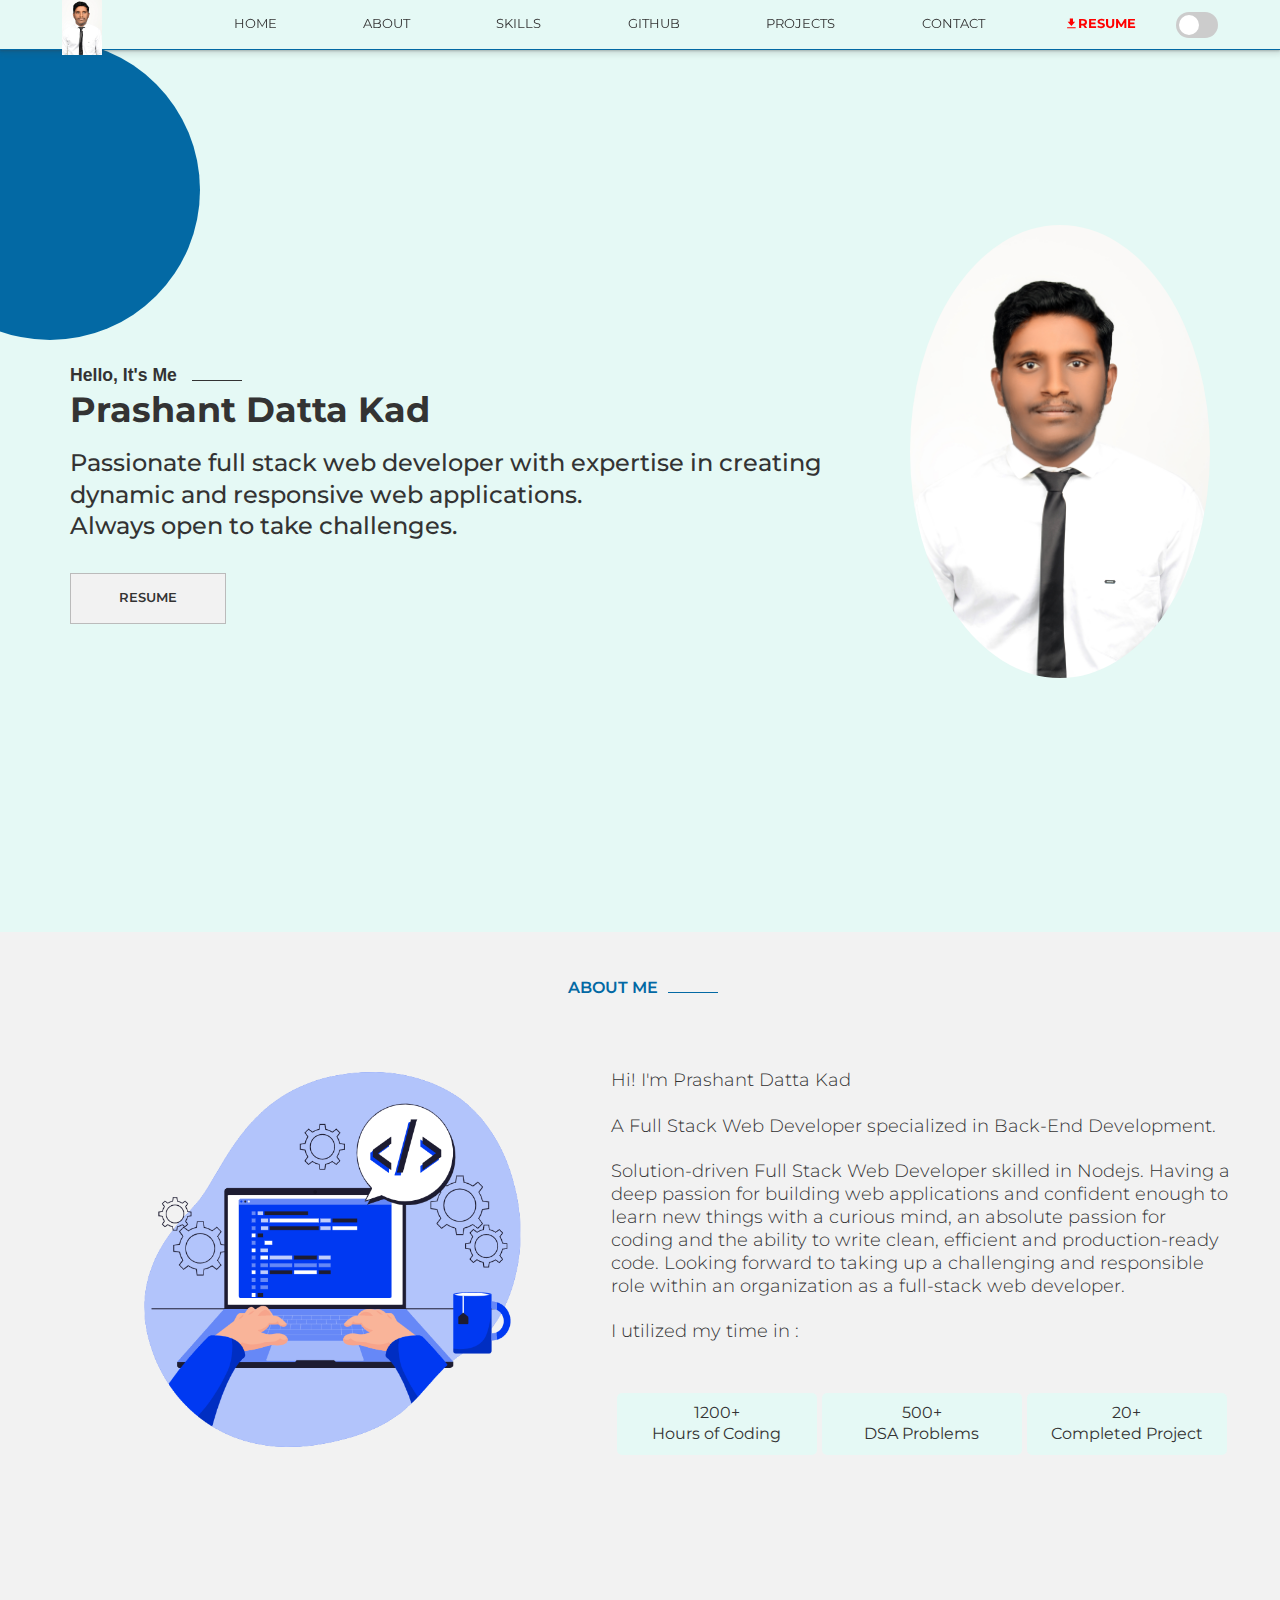
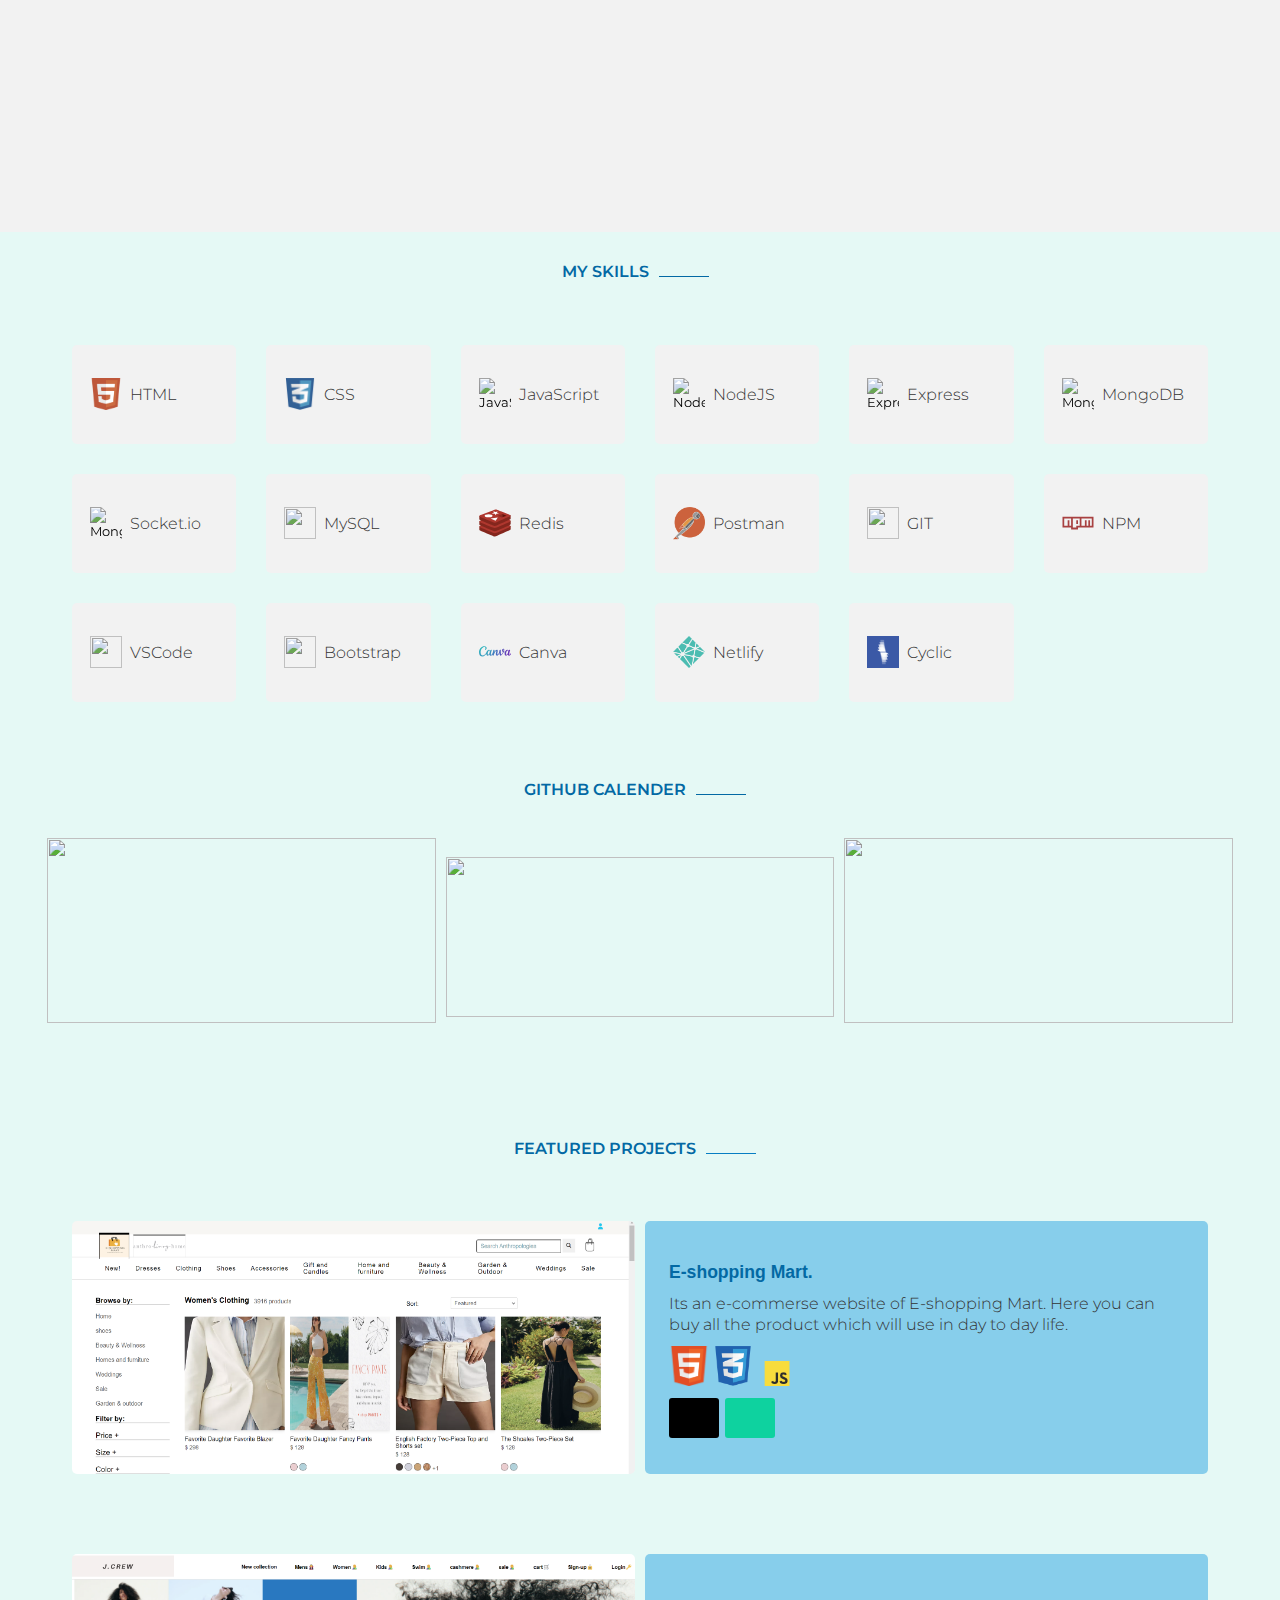
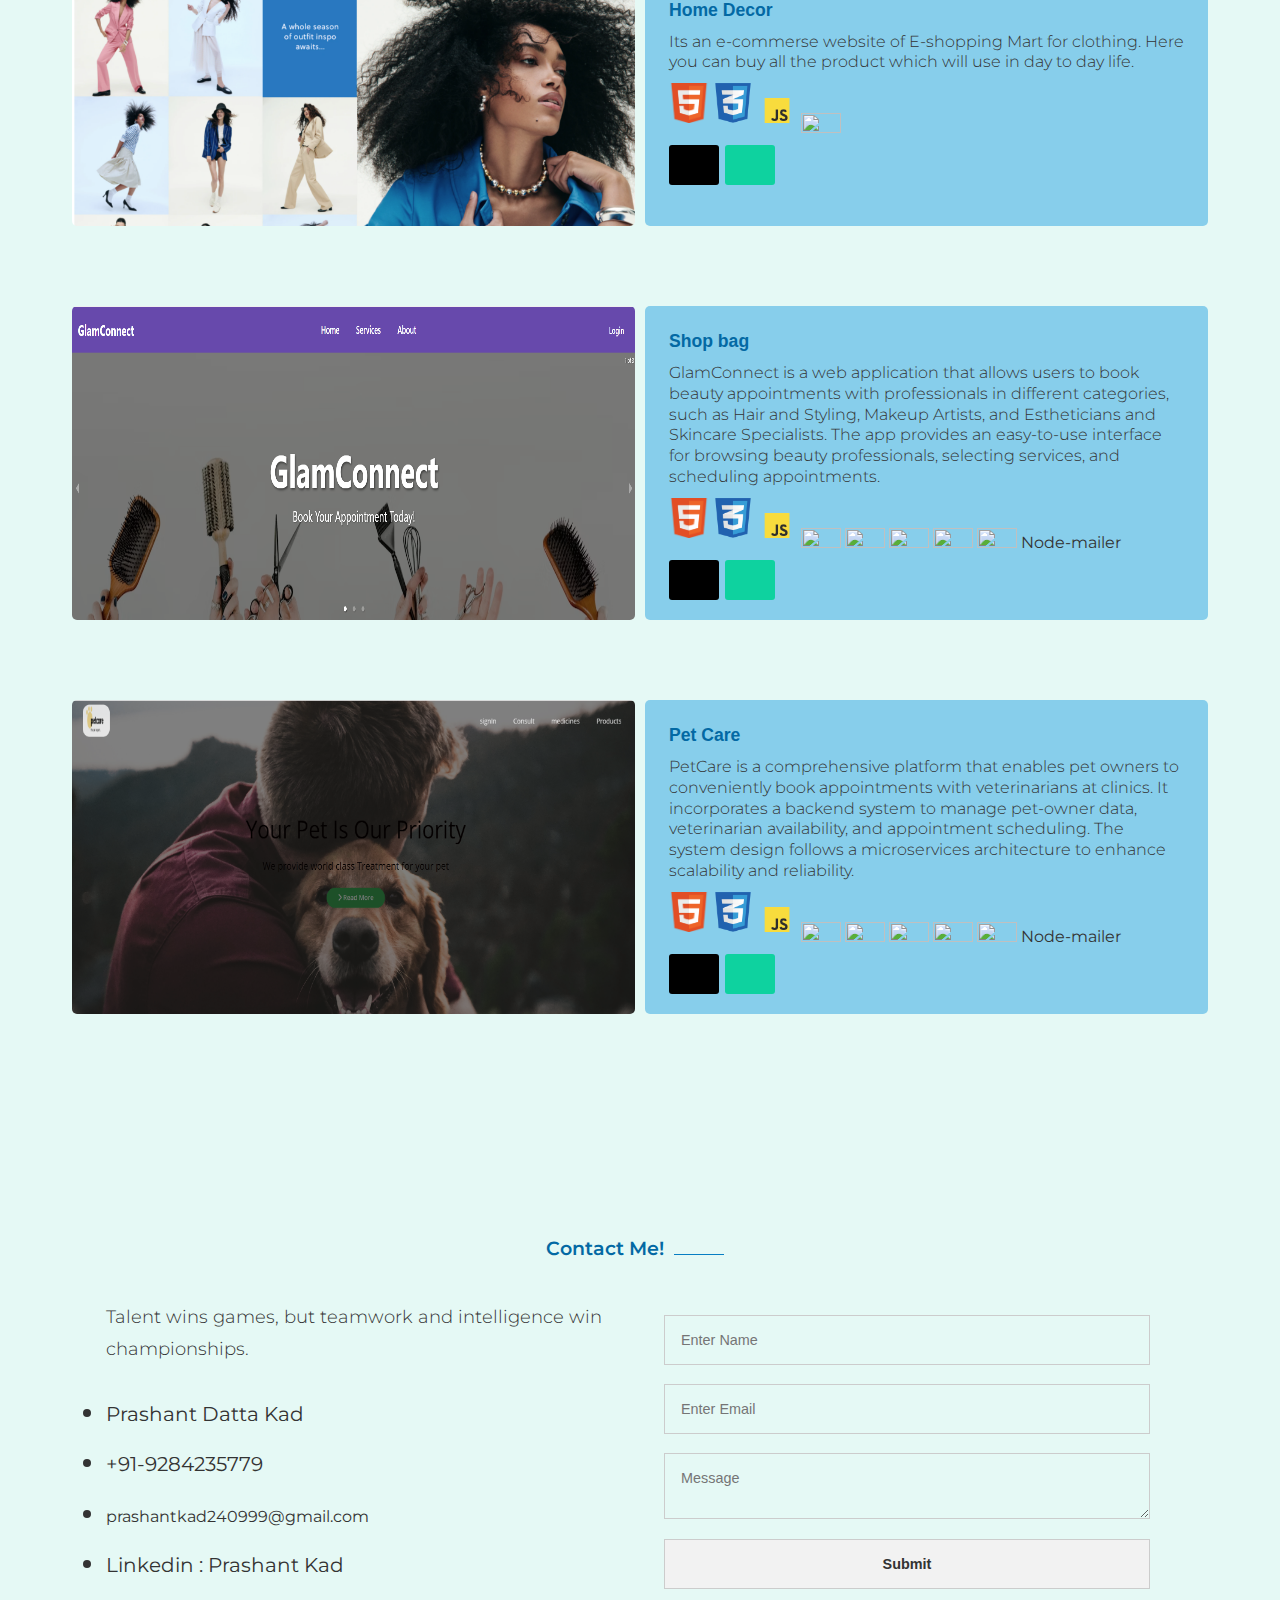
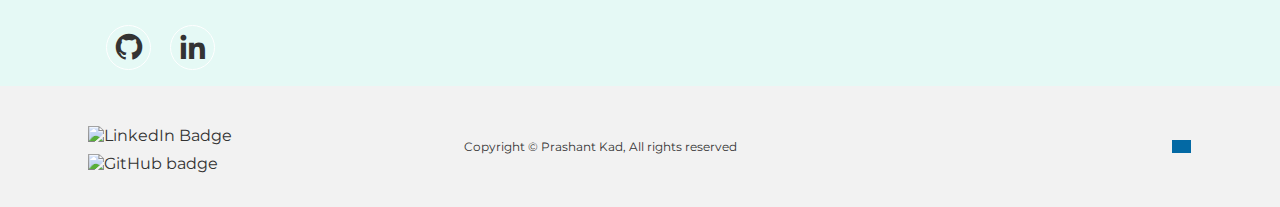
==== commit f7e2c314: "ok" ====
--- a/index.html
+++ b/index.html
@@ -2,534 +2,678 @@
 <html lang="en">
 
 <head>
-	<meta charset="utf-8">
-	<meta name="viewport" content="width=device-width, initial-scale=1">
-
-	<!-- Primary Meta Tags -->
-	<title>Prashant Kad - Software Engineer</title>
-	<meta name="title" content="Prashant Kad - Full Stack Developer">
-	<meta name="keywords"
-		content="Prashant Kad, Prashant Datta Kad, Prashant Kad - Full Stack Developer">
-	<meta name="description"
-		content="Prashant Kad is a full stack web developer who specializes in passionately delivering characteristic web solutions and experiences.">
-	
-
-	<!-- Open Graph / Facebook -->
-	<meta property="og:type" content="website">
-	<meta property="og:url" content="https://prashantkad.me/">
-	<meta property="og:title" content="Prashant Kad - Full Stack Developer">
-	<meta property="og:description"
-		content="Prashant Kad is a full stack web developer who specializes in passionately delivering characteristic web solutions and experiences.">
-	
-
-	<!-- Twitter -->
-	<meta property="twitter:card" content="summary_large_image">
-	<meta property="twitter:url" content="https://prashantkad.me/">
-	<meta name="twitter:creator" content="@db_ezekiel">
-	<meta property="twitter:title" content="Prashant Kad - Full Stack Developer">
-	<meta property="twitter:description"
-		content="Prashant Kad is a full stack web developer who specializes in passionately delivering characteristic web solutions and experiences.">
-	
-
-	<!-- Google Site Verification -->
-	<meta name="google-site-verification" content="E3BIWUOc96P_KBsDuKlAoED7-iZZXuicZ4nhcSskbYY" />
-
-	
-
-	<link rel="“canonical”" href="https://prashantkad.me/index.html">
-	<!-- external CSS link -->
-	<link rel="stylesheet" href="css/normalize.css">
-	<link rel="stylesheet" href="css/style.css">
-	<link rel="stylesheet" href="css/css.css">
+  <meta charset="UTF-8">
+  <meta http-equiv="X-UA-Compatible" content="IE=edge">
+  <meta name="viewport" content="width=device-width, initial-scale=1.0">
+  <meta name="keywords" content="Full Stack Developer" />
+  <meta http-equiv="X-UA Compatible" content="ie=edge" />
+  <link rel="icon" href="./img/favicon/profile-pic (1).png" type="image/icon type">
+  <title>Prashant Kad Portfolio</title>
+
+  <!-- Style -->
+  <link rel="stylesheet" href="https://cdnjs.cloudflare.com/ajax/libs/font-awesome/5.15.3/css/all.min.css"
+    integrity="sha512-iBBXm8fW90+nuLcSKlbmrPcLa0OT92xO1BIsZ+ywDWZCvqsWgccV3gFoRBv0z+8dLJgyAHIhR35VZc2oM/gI1w=="
+    crossorigin="anonymous" referrerpolicy="no-referrer" />
+  <link rel="stylesheet" href="css/style.css" />
+  <link rel="stylesheet" href="css/global.css" />
+
+
+  <!-- script -->
+  <link rel="stylesheet" href="https://unpkg.com/boxicons@latest/css/boxicons.min.css">
+  <link rel="shortcut icon" type="image/png"
+    href="images/c-alphabet-letter-logo-for-business-and-company-with-wings-and-black-and-white-grey-color-corporate-brading-and-lettering-icon-with-simple-design-vector.webp">
+
+  <link rel="manifest" href="img/favicon/site.webmanifest" />
 </head>
 
-<body>
-	<header class="header">
-		<nav id="nav-menu">
-			<a href="/" class="logo">
-				<img  id="menu-icon" src="img/logo.png" alt="Logo" class="logo">
-			</a>
-
-			<ul class="nav-menu">
-				<li class="nav-link home" >
-					<a href="#home">Home</a>
-				</li>
-				<li class="nav-link about">
-					<a href="#about">About</a>
-				</li>
-				<li class="nav-link skills">
-					<a href="#skills">Skills</a>
-				</li>
-				<li class="nav-link projects">
-					<a href="#projects">Projects</a>
-				</li>
-				<li class="nav-link contact">
-					<a href="#contact">Contact</a>
-				</li>
-				<li id="resume-button-1" class="nav-link resume" >
-					<a href="https://drive.google.com/drive/folders/1t58j0rDGz38tB-TYooWYN79laSym_kyx?usp=share_link" id="resume-link-1" download="Prashant-Kad-Resume"
-						target="_blank">Résumé</a>
-				</li>
-
-				<li class="nav-social-links social-links">
-					<a href="https://github.com/prashant7650" target="_blank" class="social github">
-						<img src="img/github.svg" alt="GitHub Icon">
-					</a>
-
-					<a href="https://www.linkedin.com/in/prashant-kad-77a21a245/" target="_blank" class="social linkedin">
-						<img src="img/in.svg" alt="LinkedIn Icon">
-					</a>
-
+<body id="home">
+  <header id="hero">
+
+    <nav id="nav-menu" id="navbar-scroll" class="navbar">
+      
+      <h1 class="logo">
+        <a href="#"><img src="./img/home/profile.jpg" alt="Prashant logo" /></a>
+      </h1>
+      <div id="menu">
+        <ul class="nav-menu">
+          <li class="nav-items">
+            <a href="#home" class="nav-link home"><i class="nav-icon fas fa-home"></i>HOME</a>
+          </li>
+          <li class="nav-items">
+            <a href="#about" class="nav-link about"><i class="nav-icon fas fa-user"></i>ABOUT</a>
+          </li>
+          
+          <li class="nav-items">
+            <a href="#skills" class="nav-link skills"><i class="nav-icon fas fa-cog"></i>SKILLS</a>
+          </li>
+          <li class="nav-items">
+            <a href="#github" class="nav-link github"><i class="nav-icon fab fa-github"></i>GITHUB</a>
+          </li>
+          <li class="nav-items">
+            <a href="#projects" class="nav-link projects"><i class="nav-icon fas fa-code"></i>PROJECTS</a>
+          </li>
+          <li class="nav-items">
+            <a href="#contact" class="nav-link contact"><i class="nav-icon fas fa-address-book"></i>CONTACT</a>
+          </li>
+          <li id="resume-button-1" class=" nav-items nav-link resume">
+            <a class="harsh_res" href="https://drive.google.com/drive/folders/1t58j0rDGz38tB-TYooWYN79laSym_kyx" target="_blank" id="resume-link-1"
+              download="Prashant Resume" style="font-weight: bold;"><i class='bx bxs-download'></i> RESUME
+            </a>
+          </li>
+          <div class="theme-switch-wrapper">
+            <label class="theme-switch" for="checkbox">
+              <input type="checkbox" id="checkbox" />
+              <div class="slider round"></div>
+            </label>
+          </div>
+        </ul>
+        <div class="hamburger">
+          <span class="bar"></span>
+          <span class="bar"></span>
+          <span class="bar"></span>
+        </div>
+      </div>
+    </nav>
+
+    <section id="home" class="home section content container">
+      <div class="content-text">
+        <span>
+          <h1>Hello, It's Me <span class="underline"></span></h1>
+        </span>
+        <div class="kodfun" class="text-secondary">
+          <span id="user-detail-name" style="--x:1">Prashant Datta Kad</span>
+        </div>
+
+        <h2><span class="auto-type"></span></h2>
+
+        <p id="sumary" id="user-detail-skill"> Passionate full stack web developer with expertise in creating dynamic
+          and responsive web applications. <br>Always open to take challenges.
+        </p>
+        <ul id="resume-button-2">
+          <a href="https://drive.google.com/drive/folders/1t58j0rDGz38tB-TYooWYN79laSym_kyx" target="_blank" id="resume-link-2" class="btn"
+            download="Prashant Resume">RESUME </a>
+        </ul>
+
+      </div>
+      <div class="content-image">
+        <!-- <div class="overlay-icons"></div> -->
+        <img class="home-img" src="./img/home/profile.jpg" alt="Prashant" />
+      </div>
+    </section>
+  </header>
+  <main>
+    <!---------------------- -----------About Section ---------------------------------------->
+
+    <section id="about" class="about section">
+      <p id="user-detail-intro" style="display: none">
+        "JavaScript","MongoDB","NodeJS","HTML","CSS","Express","socket.io",
+      </p>
+      <h2 class="head-text section__title">
+        ABOUT ME<span class="underline underline-primary"></span>
+      </h2>
+      <span class="section__subtitle"></span>
+
+      <div class="about__container container">
+
+        <div class="about__data" style="display: flex; gap: 10px;">
+          <div>
+             <img width="50%" src="../img/images/Hand-coding.png" alt="">
+          </div>
+          <div><p class="about__description" id="user-detail-intro">
+            Hi! I'm Prashant Datta Kad <span style="display: none;">About</span>
+            <br /><br />
+            A Full Stack Web Developer specialized in Back-End Development. <br><br>
+
+            Solution-driven Full Stack Web Developer skilled in Nodejs.
+            Having a deep passion for building web applications and confident enough to learn new things with a curious
+            mind,
+            an absolute passion for coding and the ability to write clean, efficient and production-ready code.
+            Looking forward to taking up a challenging and responsible role within an organization as a full-stack web
+            developer. <br><br> I utilized my time in : 
+          </p>
+          
+         
+          <div class="about__info">
+            <div>
+              <span class="about__info-title">1200+</span>
+              <span class="about__info-name">Hours of Coding</span>
+            </div>
+
+            <div>
+              <span class="about__info-title">500+</span>
+              <span class="about__info-name">DSA Problems
+              </span>
+            </div>
+            <div>
+              <span class="about__info-title">20+</span>
+              <span class="about__info-name">Completed Project</span>
+            </div>
+          </div></div>
+         
+          
+
+        </div>
+      </div>
+    </section>
+
+    <!--------------------------------Skills Section -------------------------------->
+    <section id="skills" class="nav-link-skills skills">
+
+      <div class="main-text">
+        <h2 class="head-text">
+          MY SKILLS<span class="underline underline-primary"></span>
+        </h2>
+
+      </div>
+      <div class="container tags">
+
+        <ul class="grid-list">
+          <li>
+            <button class="skills-card tag-btn">
+              <img src="./images/html" class="skills-card-img" width="32" height="32" loading="lazy" alt="HTML" />
+
+              <p class="skills-card-name">HTML</p>
+            </button>
+          </li>
+
+          <li>
+            <button class="skills-card tag-btn">
+              <img src="./images/css.png" class="skills-card-img" width="32" height="32" loading="lazy" alt="CSS" />
+
+              <p class="skills-card-name">CSS</p>
+            </button>
+          </li>
+
+          <li>
+            <button class="skills-card tag-btn">
+              <img src="https://cdn.jsdelivr.net/gh/devicons/devicon/icons/javascript/javascript-original.svg"
+                class="skills-card-img" width="32" height="32" loading="lazy" alt="JavaScript" />
+
+              <p class="skills-card-name">JavaScript</p>
+            </button>
+          </li>
+
+          <li>
+            <button class="skills-card tag-btn">
+              <img src="https://cdn.jsdelivr.net/gh/devicons/devicon/icons/nodejs/nodejs-original.svg"
+                class="skills-card-img" width="32" height="32" loading="lazy" alt="NodeJS" />
+
+              <p class="skills-card-name">NodeJS</p>
+            </button>
+          </li>
+
+          <li>
+            <button class="skills-card tag-btn">
+              <img src="https://cdn.jsdelivr.net/gh/devicons/devicon/icons/express/express-original.svg"
+                class="skills-card-img" width="32" height="32" loading="lazy" alt="Express" />
+
+              <p class="skills-card-name">Express</p>
+            </button>
+          </li>
+
+          <li>
+            <button class="skills-card tag-btn">
+              <img src="https://cdn.jsdelivr.net/gh/devicons/devicon/icons/mongodb/mongodb-original.svg"
+                class="skills-card-img" width="32" height="32" loading="lazy" alt="MongoDB" />
+
+              <p class="skills-card-name">MongoDB</p>
+            </button>
+          </li>
+
+          <li>
+            <button class="skills-card tag-btn">
+              <img src="https://cdn.jsdelivr.net/gh/devicons/devicon/icons/socketio/socketio-original.svg"
+                class="skills-card-img" width="32" height="32" loading="lazy" alt="Mongoose" />
+
+              <p class="skills-card-name">Socket.io</p>
+            </button>
+          </li>
+
+          <li>
+            <button class="skills-card tag-btn">
+              <img class="skills-card-img"
+                src="https://cdn.jsdelivr.net/gh/devicons/devicon/icons/mysql/mysql-original.svg" width="32" height="32"
+                loading="lazy" />
+
+              <p class="skills-card-name">MySQL</p>
+            </button>
+          </li>
+          <li>
+            <button class="skills-card tag-btn">
+              <img src="./images/redis.svg" class="skills-card-img" width="32" height="32" loading="lazy" alt="GIT" />
+
+              <p class="skills-card-name">Redis</p>
+            </button>
+          </li>
+          <li>
+            <button class="skills-card tag-btn">
+              <img class="skills-card-img" src="./images/postman-removebg-preview.png" width="32" height="32"
+                loading="lazy" style="background: transparent;" />
+
+              <p class="skills-card-name">Postman</p>
+            </button>
+          </li>
+
+          <li>
+            <button class="skills-card tag-btn">
+              <img src="https://cdn.jsdelivr.net/gh/devicons/devicon/icons/git/git-original.svg" width="32" height="32"
+                loading="lazy" class="skills-card-img" />
+
+              <p class="skills-card-name">GIT</p>
+            </button>
+          </li>
+
+          <li>
+            <button class="skills-card tag-btn">
+              <img class="skills-card-img" src="./images/npm.svg" width="32" height="32" loading="lazy" alt="NPM" />
+
+              <p class="skills-card-name">NPM</p>
+            </button>
+          </li>
+
+          <li>
+            <button class="skills-card tag-btn">
+              <img class="skills-card-img"
+                src="https://cdn.jsdelivr.net/gh/devicons/devicon/icons/vscode/vscode-original.svg" width="32"
+                height="32" loading="lazy" />
+
+              <p class="skills-card-name">VSCode</p>
+            </button>
+          </li>
+
+          <li>
+            <button class="skills-card tag-btn">
+              <img class="skills-card-img"
+                src="https://cdn.jsdelivr.net/gh/devicons/devicon/icons/bootstrap/bootstrap-original.svg" width="32"
+                height="32" loading="lazy" />
+
+              <p class="skills-card-name">Bootstrap </p>
+            </button>
+          </li>
+          <li>
+            <button class="skills-card tag-btn">
+              <img class="skills-card-img" src="./images/canva.svg" width="32" height="32" loading="lazy" />
+
+              <p class="skills-card-name">Canva</p>
+            </button>
+          </li>
+          <li>
+            <button class="skills-card tag-btn">
+              <img class="skills-card-img" src="./images/netlify-removebg-preview.png" width="32" height="32"
+                loading="lazy" />
+
+              <p class="skills-card-name">Netlify</p>
+            </button>
+          </li>
+          <li>
+            <button class="skills-card tag-btn">
+              <img class="skills-card-img" src="./images/cyclic.png" width="32" height="32" loading="lazy" />
+
+              <p class="skills-card-name">Cyclic</p>
+            </button>
+          </li>
+         
+        </ul>
+      </div>
+
+
+
+    </section>
+    <!------------------------------ Technologies Section------------------------------------->
+    
+
+    <!------------------------------------ GitHub----------------------------------- -->
+
+    <section id="gittt">
+      <div class="max-width nav-link github" id="github">
+        <div class="main-text">
+
+          <h2 class="head-text">
+            GITHUB CALENDER<span class="underline underline-primary"></span>
+          </h2>
+
+        </div>
+        <div id="stat">
+          <div>
+            <img class="ht1" id="github-stats-card"
+              src='https://camo.githubusercontent.com/6031f9310392ad7d8adb08e2adbfc7e9400a1107bc98499ce82f5f49e01ea9c3/[base64]'>
+          </div>
+          <div>
+            <img class="ht1" id="github-top-langs"
+              src='https://camo.githubusercontent.com/87a6af933302985965731e1ac7f7aebabe0671f9f30c8ed45419eb57c7685666/[base64]'>
+          </div>
+          <div>
+            <img class="ht1" id="github-streak-stats"
+              src='https://camo.githubusercontent.com/4ac30e0b2736fe4586284fa46b75541b6e5acbb182e0706cc157d1eb2ec0f724/68747470733a2f2f6769746875622d726561646d652d73747265616b2d73746174732e6865726f6b756170702e636f6d3f757365723d7072617368616e7437363530267468656d653d6461726b266261636b67726f756e643d303030303030'>
+          </div>
+
+          
+        </div>
+
+
+        <!-- <div id="calendar_harsh">
+          <script src="https://unpkg.com/github-calendar@latest/dist/github-calendar.min.js"></script>
+          <link rel="stylesheet" href="https://unpkg.com/github-calendar@latest/dist/github-calendar-responsive.css" />
+
+          <div class="calendar react-activity-calenda" id="calendar">
+            Loading the data just for you.
+          </div>
+
+          <script>
+            GitHubCalendar(".calendar", "8309h");
+           
+
+            GitHubCalendar(".calendar", "8309h", {
+              responsive: true,
+              global_stats: false,
+              tooltips: true,
+            });
+          </script>
+        </div> -->
+      </div>
+    </section>
+
+
+
+    <!---------------------------------- Projects Section------------------------------------>
+    <section id="projects" class="container" class="nav-link projects" id="nav-link-projects">
+      <h2 class="head-text">
+        FEATURED PROJECTS<span class="underline underline-secondary"></span>
+      </h2>
+
+      <div id="project-full">
+        <!-- Page 1 -->
+        <article class="project-card project-content">
+          <div class="project-image project-image-one">
+            <img src="./img/projects/cloudy.png" alt="reliancedigital clone" />
+            <a class="btn btn-one" href="https://animated-mooncake-900061.netlify.app/" target="_blank">Preview Link</a>
+          </div>
+
+          <div class="card-content">
+            <h2 class="project-title">E-shopping Mart.</h2>
+            <p class="project-description">
+				
+				Its an e-commerse website of E-shopping Mart. Here you can buy all the product which will use in day to day life.
+
+            </p>
+            <div class="project-info">
+              <div class="stack" class="project-tech-stack">
+                <!-- <small class="language">HTML5</small>
+                <small class="language">SASS</small>
+                <small class="language">JavaScript</small> -->
+                <img src="./images/html" alt="html">
+                <img src="./images/css.png" alt="css">
+                <img width="60px" src="./images/js.png" alt="">
+              </div>
+
+              <div class="project-links">
+                <a class="project-github-link" href="https://github.com/prashant7650/cloudy-thing-7898" target="_blank"
+                  id="btn-git"><i class="fab fa-github"></i></a>
+                <a class="project-deployed-link" href="https://animated-mooncake-900061.netlify.app/" target="_blank"
+                  id="btn-net"><i class="fas fa-external-link-alt"></i></a>
+              </div>
+            </div>
+          </div>
+        </article>
+
+
+
+
+        <!-- Page 2 -->
+        <article class="project-card project-content">
+          <div class="project-image project-image-one">
+            <img src="./img/projects/jcrew.png" alt="Transformed minds project" />
+            <a class="btn btn-two" href="https://delicate-choux-b0e305.netlify.app/" target="_blank">Preview Link</a>
+          </div>
+
+          <div class="card-content">
+            <h2 class="project-title">Home Decor</h2>
+            <p class="project-description">
+
+
+				Its an e-commerse website of E-shopping Mart for clothing. Here you can buy all the product which will use in day to day life.
+
+            </p>
+            <div class="project-info">
+              <div class="stack" class="project-tech-stack">
+                <img src="./images/html" alt="html">
+                <img src="./images/css.png" alt="css">
+                <img width="60px" src="./images/js.png" alt="">
+                <img src="https://cdn.jsdelivr.net/gh/devicons/devicon/icons/bootstrap/bootstrap-original.svg" alt="">
+              </div>
+
+              <div class="project-links">
+                <a class="project-github-link" href="https://github.com/prashant7650/quick-soup-8080" target="_blank"
+                  id="btn-git"><i class="fab fa-github"></i></a>
+                <a class="project-deployed-link" href="https://delicate-choux-b0e305.netlify.app/" target="_blank"
+                  id="btn-net"><i class="fas fa-external-link-alt"></i></a>
+              </div>
+            </div>
+          </div>
+        </article>
+
+        <!-- Page 3 -->
+        <article class="project-card project-content">
+          <div class="project-image project-image-two">
+            <img src="./img/projects/glamconnect.png" alt="skeep project" />
+            <a class="btn btn-three" href="https://glamconnect.vercel.app/" target="_blank">Preview
+              Link</a>
+          </div>
+
+          <div class="card-content">
+            <h2 class="project-title">Shop bag</h2>
+            <p class="project-description">
+				GlamConnect is a web application that allows users to book beauty appointments with professionals in different categories, such as Hair and Styling, Makeup Artists, and Estheticians and Skincare Specialists. The app provides an easy-to-use interface for browsing beauty professionals, selecting services, and scheduling appointments.
+
+            </p>
+            <div class="project-info">
+				<div class="stack" class="project-tech-stack">
+					<img src="./images/html" alt="html">
+					<img src="./images/css.png" alt="css">
+					<img width="60px" src="./images/js.png" alt="">
+					<img src="https://cdn.jsdelivr.net/gh/devicons/devicon/icons/bootstrap/bootstrap-original.svg" alt="">
+					<img src="https://cdn.jsdelivr.net/gh/devicons/devicon/icons/nodejs/nodejs-original.svg" alt="">
+					<img src="https://cdn.jsdelivr.net/gh/devicons/devicon/icons/express/express-original.svg" alt="">
+					<img src="https://cdn.jsdelivr.net/gh/devicons/devicon/icons/mongodb/mongodb-original.svg" alt="">
+					<img src="https://cdn.jsdelivr.net/gh/devicons/devicon/icons/socketio/socketio-original.svg" alt="">
+					<span>Node-mailer</span>
 					
-				</li>
-			</ul>
-
-			<button class="hamburger" type="button" name="menu button">
-				<div class="menu-bar">
-
-				</div>
-			</button>
-		</nav>
-	</header>
-
-	<main>
-		<section class="home" id="home" class="home-content">
-			<span class="salutation">Hi there!</span>
-			<h1 id="user-detail-name">
-				I am <span class="name-highlight">Prashant Kad</span>.
-			</h1>
-
-			<p class="declaration">I develop efficient and scalable web solutions</p>
-
-			<p>
-				As a Full Stack Web Developer, I specialize in passionately building (and occasionally designing)
-				characteristic web solutions and experiences for individuals and organizations with taste.
-			</p>
-
-			<div class="cta-box">
-				<a  href="#contact" class="cta cta1">Reach out</a>
-				<a id="resume-button-2" href="https://drive.google.com/file/d/1THpNJsCXtJKWxpG_PfYCPAfeK4f-zb8b/view?usp=share_link"
-					target="_blank" class="cta cta2">Résumé</a>
-			</div>
-		</section>
-
-		<aside class="main-social-links social-links social-media">
-			<a href="https://github.com/prashant7650" target="_blank" class="social github">
-				<img src="img/github.svg" alt="GitHub Icon">
-			</a>
-
-			<a href="https://www.linkedin.com/in/prashant-kad-77a21a245/" target="_blank" class="social linkedin">
-				<img src="img/in.svg" alt="LinkedIn Icon">
-			</a>
-
-			
-		</aside>
-	</main>
-
-	<section id="about" class="about section">
-		<div class="separator">
-			<h2>About</h2>
-		</div>
-
-		<div class="about-content">
-			<p class="about-text " id="user-detail-intro">
-				Efficient full-stack web developer, having the problem-solving ability. A good learner and always excited to learn new things in terms of technology. Skilled in teamwork, collaboration, time management. Looking for an opportunity to work in a challenging position for a technology-driven organization.
-				<br>
-				
-				<br>
-				These are a few tools and technologies I am familiar with which I have also been working with as well.
-			</p>
-
-			<ul>
-				<li class="tool">HTML5</li>
-				<li class="tool">CSS3</li>
-				<li class="tool">JavaScript(ES6)</li>
-				
-				<li class="tool">Node.js</li>
-				<li class="tool">Express</li>
-				<li class="tool">Git/Github</li>
-			
-			</ul>
-		</div>
-
-		<div class="img-box">
-			<img src="img/img resume.jpg" class="profile-img" alt="img resume.jpg">
-		</div>
-	</section>
-<!-- skills -->
-<section id="skills" class="skills" >
-	<div class="container tags">
-	  <h2 class="heading" >Skills &
-		<span>Abilities</span></h2>
-
-	  <ul class="grid-list">
-		<li>
-		  <button class="skills-card tag-btn">
-			<img
-			  src="./images/html"
-			  class="skills-card-img"
-			  width="32"
-			  height="32"
-			  loading="lazy"
-			  alt="HTML"
-			/>
-
-			<p class="skills-card-name">HTML</p>
-		  </button>
-		</li>
-
-		<li>
-		  <button class="skills-card tag-btn">
-			<img
-			  src="./images/css.png"
-			  class="skills-card-img"
-			  width="32"
-			  height="32"
-			  loading="lazy"
-			  alt="CSS"
-			/>
-
-			<p class="skills-card-name">CSS</p>
-		  </button>
-		</li>
-
-		<li>
-		  <button class="skills-card tag-btn">
-			<img
-			  src="https://cdn.jsdelivr.net/gh/devicons/devicon/icons/javascript/javascript-original.svg"
-			  class="skills-card-img"
-			  width="32"
-			  height="32"
-			  loading="lazy"
-			  alt="JavaScript"
-			/>
-
-			<p class="skills-card-name">JavaScript</p>
-		  </button>
-		</li>
-
-		<li>
-		  <button class="skills-card tag-btn">
-			<img
-			  src="https://cdn.jsdelivr.net/gh/devicons/devicon/icons/nodejs/nodejs-original.svg"
-			  class="skills-card-img"
-			  width="32"
-			  height="32"
-			  loading="lazy"
-			  alt="NodeJS"
-			/>
-
-			<p class="skills-card-name">NodeJS</p>
-		  </button>
-		</li>
-
-		<li>
-		  <button class="skills-card tag-btn">
-			<img
-			  src="https://cdn.jsdelivr.net/gh/devicons/devicon/icons/express/express-original.svg"
-			  class="skills-card-img"
-			  width="32"
-			  height="32"
-			  loading="lazy"
-			  alt="Express"
-			/>
-
-			<p class="skills-card-name">Express</p>
-		  </button>
-		</li>
-
-		<li>
-		  <button class="skills-card tag-btn">
-			<img
-			  src="https://cdn.jsdelivr.net/gh/devicons/devicon/icons/mongodb/mongodb-original.svg"
-			  class="skills-card-img"
-			  width="32"
-			  height="32"
-			  loading="lazy"
-			  alt="MongoDB"
-			/>
-
-			<p class="skills-card-name">MongoDB</p>
-		  </button>
-		</li>
-
-		<li>
-		  <button class="skills-card tag-btn">
-			<img
-			  src="https://cdn.jsdelivr.net/gh/devicons/devicon/icons/socketio/socketio-original.svg"
-			  class="skills-card-img"
-			  width="32"
-			  height="32"
-			  loading="lazy"
-			  alt="Mongoose"
-			/>
-
-			<p class="skills-card-name">Socket.io</p>
-		  </button>
-		</li>
-		<li>
-		  <button class="skills-card tag-btn">
-			<img
-			class="skills-card-img"
-			src="./images/react.png"
-			  width="32"
-			  height="32"
-			  loading="lazy"
-			
-			/>
-
-			<p class="skills-card-name">React</p>
-		  </button>
-		</li>
-		<li>
-		  <button class="skills-card tag-btn">
-			<img
-			class="skills-card-img"
-			src="https://cdn.jsdelivr.net/gh/devicons/devicon/icons/mysql/mysql-original.svg"
-			  width="32"
-			  height="32"
-			  loading="lazy"
-			
-			/>
-
-			<p class="skills-card-name">MySQL</p>
-		  </button>
-		</li>
-		<li>
-		  <button class="skills-card tag-btn">
-			<img
-			  src="./images/redis.svg"
-			  class="skills-card-img"
-			  width="32"
-			  height="32"
-			  loading="lazy"
-			  alt="GIT"
-			/>
-
-			<p class="skills-card-name">Redis</p>
-		  </button>
-		</li>
-
-		<li>
-		  <button class="skills-card tag-btn">
-			<img
-			src="https://cdn.jsdelivr.net/gh/devicons/devicon/icons/git/git-original.svg"
-			  width="32"
-			  height="32"
-			  loading="lazy"
-			  class="skills-card-img"
-		
-			/>
-
-			<p class="skills-card-name">GIT</p>
-		  </button>
-		</li>
-
-		<li>
-		  <button class="skills-card tag-btn">
-			<img
-			  class="skills-card-img"
-			  src="./images/npm.svg"
-			  width="32"
-			  height="32"
-			  loading="lazy"
-			  alt="NPM"
-			/>
-
-			<p class="skills-card-name">NPM</p>
-		  </button>
-		</li>
-
-		<li>
-		  <button class="skills-card tag-btn">
-			<img
-			class="skills-card-img"
-			src="https://cdn.jsdelivr.net/gh/devicons/devicon/icons/vscode/vscode-original.svg"
-			  width="32"
-			  height="32"
-			  loading="lazy"
-			
-			/>
-
-			<p class="skills-card-name">VSCode</p>
-		  </button>
-		</li>
-
-		<li>
-		  <button class="skills-card tag-btn">
-			<img
-			class="skills-card-img"
-			src="https://cdn.jsdelivr.net/gh/devicons/devicon/icons/bootstrap/bootstrap-original.svg"
-			  width="32"
-			  height="32"
-			  loading="lazy"
-			
-			/>
-
-			<p class="skills-card-name">Bootstrap </p>
-		  </button>
-		</li>
-	  </ul>
-	</div>
-
-		<div class="skills-container">
-		<div class="skills-card-1">
-		  <i class='bx bx-code-alt' class="skills-card-img"></i>
-		  <h3 class="skills-card-name">Front-End Development</h3>
-		  <p>HTML | CSS | JavaScript</p>
-		  <a href="#" class="button">Read More</a>
-		</div>
-		<div class="skills-card-1">
-		  <i class='bx bxs-data' class="skills-card-img"></i>
-		  <h3 class="skills-card-name">Back-End Development</h3>
-		  <p>NodeJS | Express | MongoDB </p>
-		  <a href="#" class="button">Read More</a>
-		</div>
-		<div class="skills-card-1">
-		  <i class='bx bxl-codepen' class="skills-card-img"></i>
-		  <h3 class="skills-card-name">Data Structure Algorithm</h3>
-		  <p> LinkedList | Recursion | Binary </p>
-		  <a href="#" class="button">Read More</a>
-		</div>
-	  </div>  
-  
-  </section> 
-<!-- skills end -->
-
-	<section class="project" id="projects">
-	<div class="featured-projects-box">
-			<div class="separator">
-				<h2>Projects</h2>
-			</div>
-
-			<div class="project project-card project1">
-				<div class="project-details-box">
-					<div class="project-main-info">
-						<span>Project #1</span>
-						<h3 class="project-title" >E-Shopping Mart</h3>
-						<p class="project-description">
-							This is a website which is developed by implementing the E-Shopping Mart. This Website is allow you to buy any kinds of products like Dresses, Shoes, Accessories, Gift & Candles, Beauty and wellness etc. 
-						</p>
-
-						<div class="project-links">
-							<a href="https://github.com/prashant7650/cloudy-thing-7898.git" target="_blank">
-								<img src="img/github.svg" alt="github repo link icon">
-							</a>
-							<a href="https://gentle-panda-b576b5.netlify.app/" target="_blank">
-								<img src="img/project-1.png" alt="live site demo link icon">
-							</a>
-						</div>
-					</div>
-
-					<div class="project-tools project-tech-stack">
-						<p>HTML5, CSS3, JavaScript, API</p>
-					</div>
-				</div>
-
-				<div class="project-image-box">
-					<a href="https://gentle-panda-b576b5.netlify.app/" target="_blank" class="project-img-link">
-						<img src="img/project1.png" alt="Project Preview Image">
-					</a>
-				</div>
-			</div>
-
-			<div class="project project-card project2">
-				<div class="project-details-box">
-					<div class="project-main-info">
-						<span>Project #2</span>
-						<h3 class="project-title">J-Crew</h3>
-						<p class="project-description">
-							It's an E-Commerse website of clothing product throw this website you can buy products like gents, womens, boys, girls, kids etc..
-					
-						</p>
-
-						<div class="project-links">
-							<a href="https://github.com/prashant7650/quick-soup-8080.git" target="_blank">
-								<img src="img/github.svg" alt="github repo link icon">
-							</a>
-							<a href="https://timely-dieffenbachia-6f18e2.netlify.app/" target="_blank">
-								<img src="img/project2.png" alt="live site demo link icon">
-							</a>
-						</div>
-					</div>
-
-					<div class="project-tools project-tech-stack">
-						<p>HTML5, CSS3, JavaScript</p>
-					</div>
-				</div>
-
-				<div class="project-image-box">
-					<a href="https://timely-dieffenbachia-6f18e2.netlify.app/" target="_blank" class="project-img-link">
-						<img src="img/project2.png" alt="Project Preview Image">
-					</a>
-				</div>
-			</div>
-
-			<div class="project project-card project3">
-				<div class="project-details-box">
-					<div class="project-main-info">
-						<span>Project #3</span>
-						<h3 class="project-title">Indian Mart</h3>
-						<p class="project-description">
-							This is a website which is developed by implementing the Indian Mart. this website you can refer for planning to build your home, It is also refer for to choose the correct pharmaceutical product fot good health and also it will help for to buy products like electric and electronics.
-						</p>
-
-						<div class="project-links">
-							<a href="https://github.com/prashant7650/gentle-kitty-597.git" target="_blank">
-								<img src="img/github.svg" alt="github repo link icon">
-							</a>
-							<a href="https://chipper-faun-f7f888.netlify.app/" target="_blank">
-								<img src="img/project3.png" alt="live site demo link icon">
-							</a>
-						</div>
-					</div>
-
-					<div class="project-tools" project-tech-stack>
-						<p>WordPress, HTML5, CSS3</p>
-					</div>
-				</div>
-
-				<div class="project-image-box">
-					<a href="https://chipper-faun-f7f888.netlify.app/" target="_blank" class="project-img-link">
-						<img src="img/project3.png" alt="Project Preview Image">
-					</a>
-				</div>
-			</div>
+				  </div>
+
+              <div class="project-links">
+                <a class="project-github-link" href="https://github.com/LaxyaRupeja/actual-shoes-7533" target="_blank"
+                  id="btn-git"><i class="fab fa-github"></i></a>
+                <a class="project-deployed-link" href="https://glamconnect.vercel.app/" target="_blank"
+                  id="btn-net"><i class="fas fa-external-link-alt"></i></a>
+              </div>
+            </div>
+          </div>
+        </article>
+
+
+        <!-- page4 -->
+
+
+        <article class="project-card project-content">
+          <div class="project-image project-image-three">
+            <img src="./img/projects/petcare.png" alt=" time tracker Project" />
+            <a class="btn btn-four" href="https://648ff11444734c249a4f1423--singular-dieffenbachia-5da9ee.netlify.app/" target="_blank">Preview
+              Link</a>
+          </div>
+
+          <div class="card-content">
+            <h2 class="project-title">Pet Care</h2>
+            <p class="project-description">
+				PetCare is a comprehensive platform that enables pet owners to conveniently book appointments with veterinarians at clinics. It incorporates a backend system to manage pet-owner data, veterinarian availability, and appointment scheduling. The system design follows a microservices architecture to enhance scalability and reliability.
+            </p>
+            <div class="project-info">
+              <div class="stack" class="project-tech-stack">
+                <img src="./images/html" alt="html">
+                <img src="./images/css.png" alt="css">
+                <img width="60px" src="./images/js.png" alt="">
+                <img src="https://cdn.jsdelivr.net/gh/devicons/devicon/icons/bootstrap/bootstrap-original.svg" alt="">
+                <img src="https://cdn.jsdelivr.net/gh/devicons/devicon/icons/nodejs/nodejs-original.svg" alt="">
+                <img src="https://cdn.jsdelivr.net/gh/devicons/devicon/icons/express/express-original.svg" alt="">
+                <img src="https://cdn.jsdelivr.net/gh/devicons/devicon/icons/mongodb/mongodb-original.svg" alt="">
+                <img src="https://cdn.jsdelivr.net/gh/devicons/devicon/icons/socketio/socketio-original.svg" alt="">
+                <span>Node-mailer</span>
+                
+              </div>
+
+              <div class="project-links">
+                <a class="project-github-link" href="https://github.com/faizansk814/melted-lace-627" target="_blank"
+                  id="btn-git"><i class="fab fa-github"></i></a>
+                <a class="project-deployed-link" href="https://648ff11444734c249a4f1423--singular-dieffenbachia-5da9ee.netlify.app/" target="_blank"
+                  id="btn-net"><i class="fas fa-external-link-alt"></i></a>
+              </div>
+            </div>
+          </div>
+        </article>
+
+        
+      </div>
+    </section>
+
+    <!------------------------------- Contact ---------------------------------------------->
+
+    <section id="contact" class="contact" class="nav-link contact" style="margin: auto;">
+      <div class="container">
+        <div class="form-header">
+          <h2 class="head-text">
+            Contact Me!<span class="underline underline-secondary"></span>
+          </h2>
+          
+        </div>
+        <div class="form-container">
+          <div id="contact_info">
+            <div class="nav-link-contact">
+
+              <p>Talent wins games, but teamwork and intelligence win championships.</p>
+              <!-- <p>Fill the form to connect with me </p> -->
+
+              <div class="list" style="font-size: 60%;">
+                <li><a href="#" id="user-detail-name">Prashant Datta Kad</a></li>
+                <li><a href="#" id="contact-phone">+91-9284235779</a></li>
+                <li><a href="#" id="contact-email"> prashantkad240999@gmail.com </a>
+                </li>
+                <li><a href="https://www.linkedin.com/in/prashant-kad-77a21a245/" id="contact-linkedin"> Linkedin : Prashant
+                    Kad</a></li>
+                <!-- <li><a href="#">linkedin</a></li> -->
+              </div>
+              <div class="contact-icons">
+                <a id="contact-github" href="https://github.com/prashant7650" target="_blank"><i class='bx bxl-github'></i></a>
+                <!-- <a href="" target="_blank"><i class='bx bxl-whatsapp'></i></a> -->
+                <a id="contact-linkedin" href="https://www.linkedin.com/in/prashant-kad-77a21a245/" target="_blank"><i
+                    class='bx bxl-linkedin'></i></a>
+               
+
+              </div>
+
+
+            </div>
+          </div>
+
+          <div class="form-page">
+
+
+            <form action="https://formspree.io/f/xzblplqp" method="POST" data-netlify="true" class="form">
+              <div class="form-group group-bg">
+                <label for="Name">Name</label>
+
+                <input name="name" id="Name" placeholder="Enter Name" required>
+              </div>
+              <div class="form-group group-bg">
+                <label for="Name">Email</label>
+                <input type="email" id="Email" placeholder="Enter Email" name="email" required />
+              </div>
+              
+              <div class="form-group group-bg">
+                <label for="Message">Message</label>
+                <textarea name="Message" id="Message" placeholder="Message" name="message" required></textarea>
+              </div>
+              <div class="form-group">
+                <button type="submit" value="submit" class="btn">Submit</button>
+              </div>
+              <p id="my-form-status"></p>
+            </form>
+          </div>
+
+
+        </div>
+      </div>
+    </section>
+  </main>
+  <footer id="footer">
+    <div class="container">
+      <div class="footer-container">
+        <div class="social">
+          <div>
+            <a href="https://www.linkedin.com/in/prashant-kad-77a21a245/">
+              <img src="https://img.shields.io/badge/LinkedIn-blue?style=for-the-badge&logo=linkedin&logoColor=white"
+                alt="LinkedIn Badge" />
+            </a>
+          </div>
+          <div>
+            <a href="https://github.com/prashant7650">
+              <img src="https://img.shields.io/github/followers/8309h?label=Followers&logo=GitHub&style=for-the-badge"
+                alt="GitHub badge" />
+            </a>
+          </div>
+        </div>
+        <p>Copyright &copy; Prashant Kad, All rights reserved</p>
+        <a href="#home" class="btn-scroll-top" title="Home"><span class="fas fa-angle-up"></span></a>
+      </div>
     </div>
-			
-	</section>
-
-	<section id="contact">
-		<div>
-			<span>Next steps?</span>
-
-			<h4>Don&apos;t be a Stranger!</h4>
-
-			<p>
-				Shoot me an email if you think we&apos;re a great fit and would like to work with me and let&apos;s have
-				a great time while we&apos;re at it.
-			</p>
-
-			<a href="mailto:prashantkad240999@gmail.com" class="cta cta2">Get in Touch</a>
-		</div>
-
-		<aside class="contact-social-links social-links">
-			<a href="https://github.com/prashant7650" target="_blank" class="social github">
-				<img src="img/github.svg" alt="GitHub Icon">
-			</a>
-
-			<a href="https://www.linkedin.com/in/prashant-kad-77a21a245/" target="_blank" class="social linkedin">
-				<img src="img/in.svg" alt="LinkedIn Icon">
-			</a>
-
-			
-		</aside>
-	</section>
-
-	<footer>
-		<p>designed and developed by <span>Prashant Kad</span></p>
-	</footer>
-	<script type="text/javascript" src="js/main.js"></script>
+  </footer>
+  <script src="main.js"></script>
 </body>
 
-</html>+</html>
+<script src="https://unpkg.com/typed.js@2.0.132/dist/typed.umd.js"></script>
+<script>
+  // -------------- auto type ------------------
+
+
+
+  const typed = new Typed('.auto-type', {
+    strings: ['Full Stack Web Developer', 'Backend Developer', 'Frontend Developer'],
+    typeSpeed: 100,
+    backSpeed: 100,
+    backdelay: 1000,
+    loop: true
+  })
+
+
+  var form = document.querySelector("form");
+
+  async function handleSubmit(event) {
+    event.preventDefault();
+    var status = document.getElementById("my-form-status");
+    var data = new FormData(event.target);
+    fetch(event.target.action, {
+      method: form.method,
+      body: data,
+      headers: {
+        'Accept': 'application/json'
+      }
+    }).then(response => {
+      if (response.ok) {
+        status.innerHTML = "Waiting....";
+        window.location.href = "./thankyou.html"
+        form.reset()
+      } else {
+        response.json().then(data => {
+          if (Object.hasOwn(data, 'errors')) {
+            status.innerHTML = data["errors"].map(error => error["message"]).join(", ")
+          } else {
+            status.innerHTML = "Oops! There was a problem submitting your form"
+          }
+        })
+      }
+    }).catch(error => {
+      status.innerHTML = "Oops! There was a problem submitting your form"
+    });
+  }
+  form.addEventListener("submit", handleSubmit)
+
+</script>--- a/css/style.css
+++ b/css/style.css
@@ -1,1024 +1,1499 @@
-/* FONT LINK/IMPORT */
-@import url(../css/font-root-styles/general-sans.css);
-@import url(../css/font-root-styles/okinesans.css);
-@import url(../css/font-root-styles/satoshi.css);
-
-/* Box Model Hack */
+@import url('https://fonts.googleapis.com/css2?family=Manrope&family=Montserrat:wght@600&family=Poppins&family=Quicksand&display=swap');
+
 * {
+  font-family: montserrat, poppins;
+
+}
+
+:root {
+  /* Light Mode */
+  --primary-color: #0369a4;
+  /* --secondary-color: #9a9bef; */
+  --secondary-color: #077ec3;
+  --text-primary-color: #333333;
+  --text-secondary-color: #64707d;
+  /* --bg-primary-color: #fff; */
+  --bg-primary-color: #e5f9f5;
+  --bg-secondary-color: #f2f2f2;
+  --other-color: #ccc;
+  --navbar-bg: rgba(0, 0, 0, 0.1);
+  --rotate-color: #000;
+  --github-color: #000;
+  --netlify-color: #0ed29f;
+  /* Icons */
+  --color-1: #e65100;
+  /* --color-2: #8a2be2; */
+  --color-2: #0369a4;
+  --color-3: #0277bd;
+  --color-4: #ffd600;
+  --color-5: #0ed29f;
+}
+
+[data-theme="dark"] {
+  /* Dark Mode */
+  --primary-color: #0369a4;
+  --secondary-color: #077ec3;
+  /* --secondary-color: #989aef; */
+  --text-primary-color: #fff;
+  --text-secondary-color: #64707d;
+  --bg-primary-color: #000;
+  --bg-secondary-color: #111;
+  --other-color: #232323;
+  --navbar-bg: rgba(0, 0, 0, 0.4);
+  --rotate-color: #fff;
+  --github-color: #232323;
+  --netlify-color: #fff;
+}
+
+html {
+  scroll-behavior: smooth;
+}
+
+/* Reset */
+* {
+  margin: 0;
+  padding: 0;
   box-sizing: border-box;
 }
 
-/* Clear fix hack */
-.clearfix:after {
-  content: ".";
-  display: block;
-  clear: both;
-  visibility: hidden;
-  line-height: 0;
-  height: 0;
-}
-
-.clear {
-  clear: both;
-}
-
-/******************************************
-/* BASE STYLES
-/*******************************************/
-html {
-  font-size: 62.5%;
-}
-
-html,
+/* Main  */
 body {
-  scroll-behavior: smooth;
-}
-
-body {
-  background-color: rgb(34, 40, 49);
-
-  font-family: "Satoshi 400";
-  font-size: 1.5rem;
+
+  background: var(--bg-primary-color);
+  color: var(--text-primary-color);
+  font-family: "Proxima", sans-serif;
+  line-height: 1.3;
+}
+
+
+@font-face {
+  font-family: "Proxima";
+  font-style: normal;
+  font-weight: normal;
+  src: local("Proxima"),
+    url("/assets/font/ProximaNova-Regular.otf") format("truetype");
+  font-display: swap;
+}
+
+@font-face {
+  font-family: "Jetbrains";
+  font-style: normal;
+  font-weight: normal;
+  src: local("Jetbrains"),
+    url("/assets/font/JetBrainsMono-Regular.woff2") format("truetype");
+}
+
+img {
+  width: 100%;
+  height: 100%;
+}
+
+p {
+  margin: 10px 0;
   font-weight: 300;
-  line-height: 1.5;
-  color: rgb(204, 213, 243);
-}
-
-header,
-main,
-main ~ section,
-footer {
-  padding: 2rem;
-}
-
-h1,
-.declaration {
-  margin: 0;
-
-  font-family: "GeneralSans 700";
-  font-size: 3.5rem;
-}
-
-h2 {
-  margin: 0;
-  font-size: 2.8rem;
-  font-family: "Satoshi 700";
-}
-
-h3 {
-  font-family: "Satoshi 900";
-  font-size: 2rem;
-}
-
-.separator {
-  margin-bottom: 1rem;
-}
-
-.featured-projects-box h3 {
-  background: -webkit-linear-gradient(
-    90.98deg,
-    rgba(24, 185, 207, 0.9) -2.14%,
-    #6688ff 103.54%
-  );
-  -webkit-background-clip: text;
-  -webkit-text-fill-color: transparent;
-  background-clip: text;
-}
-
-img {
-  height: auto;
+}
+
+ul {
+  list-style: none;
 }
 
 a {
   text-decoration: none;
-}
-
-a > img {
-  width: 3rem;
-}
-
-a > img:hover {
-  transform: scale(1.05);
-  transition: all 0.4s ease-in-out;
-}
-
-/******************************************
-/* LAYOUT
-font-family: 'Fira Mono', monospace;
-font-family: 'Fira Sans', sans-serif;
-/*******************************************/
-/* HEADER AND NAV STYLING */
-header {
-  padding: 1rem 2rem;
-  border-bottom: 1px solid rgb(38, 50, 67);
-}
-
-nav {
+  color: var(--text-primary-color);
+}
+
+h1,
+h2,
+h3,
+h4 {
+  font-weight: 700;
+  font-family: "Segoe UI", Tahoma, Geneva, Verdana, sans-serif;
+}
+
+.alert {
   display: flex;
+  align-items: center;
+  justify-content: center;
+  gap: 0.4rem;
+  flex-wrap: nowrap;
+  background-color: var(--primary-color);
+  color: white;
+  width: 100%;
+  height: 25px;
+  text-align: center;
+  font-size: 0.9rem;
+  letter-spacing: -0.09px;
+  position: absolute;
+  top: 50px;
+  left: 0;
+}
+
+/* Navbar */
+.navbar {
+  display: flex;
+  flex-direction: row;
+  align-items: center;
+  justify-content: space-around;
+  width: 100%;
+  padding: 20px;
+  position: fixed;
+  top: 0;
+  background: var(--bg-primary-color);
+  box-shadow: 0 1px 2px 0 rgba(60, 64, 67, 0.3),
+    0 2px 6px 2px rgba(60, 64, 67, 0.15);
+  z-index: 200;
+  height: 50px;
+  border-bottom: 1px solid var(--primary-color);
+
+}
+
+.navbar ul {
+  display: flex;
+}
+
+.navbar ul li a {
+  display: flex;
+  align-items: center;
+  font-size: 0.8rem;
+  margin: 0 20px;
+  transition: all 0.3s ease-in-out;
+  padding: 20px;
+}
+
+.navbar ul li a .nav-icon {
+  margin-right: 0.4rem;
+}
+
+.navbar ul li a:hover {
+  color: var(--primary-color);
+}
+
+.navbar .logo img {
+  display: block;
+  width: 40px;
+}
+
+.navbar .logo {
+  transition: all 0.3s ease-in-out;
+}
+
+.navbar .logo:hover {
+  opacity: 1;
+}
+
+/* Hamburger menu */
+.hamburger {
+  display: none;
+}
+
+.nav-menu {
+  display: flex;
+}
+
+.bar {
+  display: block;
+  width: 27px;
+  height: 3px;
+  margin: 5px auto;
+  border-radius: 30px;
+  transition: all 0.3s ease-in-out;
+  background-color: var(--text-primary-color);
+}
+
+/* Hero section */
+#hero {
+  height: 100vh;
+  margin-bottom: 2rem;
+  position: relative;
+  overflow: hidden;
+}
+
+/* Hero circle primary*/
+#hero::after {
+  content: "";
+  position: absolute;
+  top: 40px;
+  left: -100px;
+  background-color: var(--primary-color);
+  width: 300px;
+  height: 300px;
+  border-radius: 50%;
+  z-index: -2;
+  transition: 0.5s;
+  animation: animation 4s infinite alternate-reverse forwards ease-in-out;
+}
+
+#hero .content {
+  display: flex;
+  align-items: center;
   justify-content: space-between;
-  align-items: center;
-}
-
-nav img {
-  width: 55px;
-  z-index: 2;
-}
-
-.nav-menu {
-  position: fixed;
-  display: contents;
-  top: -2rem;
-  right: -200vh;
-  height: 100vh;
-  width: 75vw;
-
-  list-style: none;
-  padding: 0;
+  padding: 0 30px 40px;
+  margin-bottom: 2rem;
+  height: 100%;
+  position: relative;
+  margin-top: 4rem;
+}
+
+.content h1 {
+  font-size: 1.1rem;
+}
+
+.content h2 {
+  max-width: 800px;
+  font-size: 2.8rem;
+}
+
+.content p {
+  margin: 0.9rem 0 2rem;
+  font-weight: 500;
+}
+
+.content .btn {
+  border: 1px solid #bbb;
+  font-weight: 600;
+  font-size: 0.8rem;
+}
+
+.content .btn span {
+  margin-left: 0.1rem;
+}
+
+/* Hero image */
+.content .content-image img {
+  
+  width: 300px;
+  /* border: 1px solid var(--text-secondary-color); */
+  border-radius: 50%;
+  padding: 0px;
+  transform: translateY(-40px);
+}
+
+.overlay-icons {
+  position: relative;
+  z-index: 1;
+}
+
+/* Hero html icon*/
+/* .content .content-image::before {
+  content: "";
+  position: absolute;
+  top: 50px;
+  left: -20px;
+  background-image: url(/img/home/html5.svg);
+  background-repeat: no-repeat;
+  width: 60px;
+  height: 60px;
+  z-index: 1;
+} */
+
+/* Hero Js icon*/
+/* .content .content-image::after {
+  content: "";
+  position: absolute;
+  bottom: -20px;
+  right: 32%;
+  background-image: url(/img/home/javascript.svg);
+  background-size: 60px;
+  background-repeat: no-repeat;
+  width: 90px;
+  height: 90px;
+} */
+
+/* Hero css icon*/
+/* .content .content-image .overlay-icons::after {
+  content: "";
+  position: absolute;
+  bottom: -105px;
+  right: -30px;
+  width: 60px;
+  height: 60px;
+  background-image: url(/img/home/css3.svg);
+  background-repeat: no-repeat;
+} */
+
+/* About */
+#about {
+  min-height: 100vh;
+  background: var(--bg-secondary-color);
+  padding-left: 1rem;
+  padding-bottom: 1rem;
+  padding-top: 1rem;
+}
+
+#about a {
+  text-decoration: underline;
+}
+
+#about p {
+  font-size: 1.1rem;
+  margin-top: 1.5rem;
+  max-width: 1000px;
+}
+
+#about ul {
+  list-style: disc;
+  font-size: 1em;
+  margin-top: 1.5rem;
+  padding-left: 2rem;
+}
+
+
+/* Skills Section */
+/* Skills Section */
+#skills2 {
+  margin-top: 2rem;
+  margin-bottom: 2rem;
+  padding-left: 1rem;
+  padding-right: 1rem;
+  padding-bottom: 1rem;
+  padding-top: 1rem;
+}
+
+.skills2 {
+  display: grid;
+  grid-template-columns: 2fr 3fr;
+  grid-gap: 1rem;
+}
+
+.skills2 .box-header2 {
+  align-self: center;
+  padding: 1rem;
+}
+
+.skills2 .box-header2 .head-text {
+  text-align: left;
+  margin-bottom: 0.5rem;
+  text-transform: uppercase;
+  font-size: 1rem;
+}
+
+.skills2 .box-header2 h3 {
+  font-size: 1.7rem;
+}
+
+.skills2 .box-container2 {
+  display: grid;
+  grid-template-columns: repeat(2, 1fr);
+  grid-gap: 1rem;
+  justify-self: center;
+}
+
+.box-container2 span {
+  margin-bottom: 0.8rem;
+  font-size: 1.1rem;
+}
+
+.box-container2 h3 {
+  font-size: 1rem;
+}
+
+
+/* Language Icons */
+.icons .icon {
+  font-size: 1.5rem;
+}
+
+/* Projects */
+#projects {
+  padding: 2rem;
+}
+
+#projects .readmore {
+  text-align: center;
+}
+
+.project-container {
+  display: grid;
+  grid-template-columns: repeat(2, 1fr);
+  grid-gap: 1.5rem;
+  margin-bottom: 3rem;
+}
+
+#project-full {
+  display: grid;
+  grid-template-columns: repeat(1, 1fr);
+  grid-gap: 1rem;
+  margin-bottom: 7rem;
+}
+
+.project-content {
+  display: grid;
+  grid-template-columns: 1fr 1fr;
+  gap: 10px;
+  margin: 2rem 0;
+}
+
+.project-content .project-image {
+  position: relative;
+  overflow: hidden;
+}
+
+.project-content .project-image img {
+  transform-origin: 0 0;
+  transition: transform 2s, filter 2s ease-in-out;
+  filter: grayscale(20%);
+  border-radius: 5px;
+}
+
+.project-content .project-image:hover img {
+  filter: brightness(100%);
+  transform: scale(1.16);
+}
+
+/* Project CTA */
+.project-content .btn {
+  position: absolute;
+  top: 40px;
+  left: 0;
+}
+
+.project-content .project-image:hover .btn {
+  opacity: 1;
+}
+
+.project-content .project-image img {
+  width: 100%;
+  height: 100%;
+}
+
+.project-content .btn {
+  opacity: 0;
+}
+
+.card-content {
   display: flex;
   flex-direction: column;
   justify-content: center;
+  padding: 1.5rem;
+  background-color: #87ceeb;
+  border-radius: 5px;
+}
+
+.card-content a {
+  text-decoration: underline;
+  transition: 0.2s ease-in-out;
+}
+
+.card-content a:hover {
+  color: var(--primary-color);
+}
+
+.card-content h2 {
+  color: var(--primary-color);
+  font-size: 1.1rem;
+}
+
+
+.card-content .project-info .stack img{
+  width: 40px;
+  margin-bottom: 10px;
+}
+
+.card-content .project-links a {
+  margin-right: 0.4rem;
+  /* margin-top: 40px; */
+}
+
+
+/* Contact */
+.contact {
+  margin: 2rem 0;
+}
+
+.contact .container {
+  max-width: 1100px;
+}
+
+.contact .form-header {
+  text-align: center;
+  margin: 1rem 0;
+}
+
+.form-header h2 {
+  font-size: 3.5rem;
+}
+
+.form-header .head-text {
+  font-size: 1.2rem;
+}
+
+.form-header p {
+  max-width: 700px;
+  margin: 0 auto;
+  padding: 0.5rem;
+  padding-bottom: 2rem;
+}
+
+/* Form */
+.form-container {
+  display: grid;
+  grid-template-columns: repeat(2, 1fr);
+  height: 100%;
+}
+
+
+
+
+
+
+
+
+
+
+
+
+
+/* Thank you page */
+.thankyou {
+  height: 100vh;
+}
+
+.thankyou-content {
+  display: flex;
+  flex-direction: column;
   align-items: center;
-  gap: 2.5rem;
-
-  background: rgb(31, 38, 49);
-  transition: all 0.5s ease-in-out;
-
-  z-index: 2;
-}
-
-.nav-menu.is-active {
-  top: 0;
-  right: 0;
-  margin: 0;
-
-  box-shadow: 0 1rem 5rem 0 rgba(0, 0, 0, 0.3);
-}
-
-/**************************
-/* HAMBURGER, MENU-BAR STYLING 
-**************************/
-.hamburger {
-  height: 3.5rem;
-  width: 3.5rem;
-  padding: 0;
-  appearance: none;
+  justify-content: center;
+  color: var(--text-primary-color);
+  height: 100%;
+  overflow: hidden;
+  padding: 1rem;
+  text-align: center;
+}
+
+.thankyou-content h1::before {
+  content: "";
+  position: absolute;
+  top: -400px;
+  left: -700px;
+  width: 700px;
+  height: 700px;
+  background-color: var(--primary-color);
+  border-radius: 50%;
+  z-index: -40000;
+  animation: animate infinite 50s forwards alternate ease-in-out;
+}
+
+.thankyou-content h1::after {
+  content: "";
+  position: absolute;
+  bottom: -500px;
+  right: -700px;
+  width: 700px;
+  height: 700px;
+  background-color: var(--primary-color);
+  border-radius: 50%;
+  z-index: -40000;
+  animation: animate infinite 50s forwards alternate-reverse ease-in-out;
+}
+
+@keyframes animate {
+  10% {
+    transform: translateX(100px);
+  }
+
+  15% {
+    transform: translateY(-100px);
+  }
+
+  20% {
+    transform: translateX(200px);
+  }
+
+  25% {
+    transform: translateY(-200px);
+  }
+
+  30% {
+    transform: translateX(300px);
+  }
+
+  35% {
+    transform: translateY(-300px);
+  }
+
+  40% {
+    transform: translateX(110px);
+  }
+
+  45% {
+    transform: translateY(-110px);
+  }
+
+  50% {
+    transform: translateX(130px);
+  }
+
+  55% {
+    transform: translateY(-130px);
+  }
+
+  60% {
+    transform: translateX(150px);
+  }
+
+  65% {
+    transform: translateY(-150px);
+  }
+
+  70% {
+    transform: translateX(170px);
+  }
+
+  75% {
+    transform: translateY(-170px);
+  }
+
+  80% {
+    transform: translateX(190px);
+  }
+
+  85% {
+    transform: translateY(-190px);
+  }
+
+  90% {
+    transform: translateX(210px);
+  }
+
+  95% {
+    transform: translateY(-210px);
+  }
+
+  100% {
+    transform: translateX(100px);
+  }
+
+  105% {
+    transform: translateY(-100px);
+  }
+}
+
+.thankyou-content h1 {
+  line-height: 1.1;
+  font-size: 4rem;
+  position: relative;
+}
+
+.thankyou-content p {
+  font-size: 1.3rem;
+  padding: 0 1rem;
+}
+
+/* External projects page */
+#hero-project .navbar {
+  background: var(--navbar-bg);
+  border-bottom: 0;
+  position: sticky;
+}
+
+#hero-project {
+  height: 50vh;
+  background: url(../img/projects/projects.jpg) no-repeat center center/cover;
+  box-shadow: inset 10px 100px 1000px rgba(0, 0, 0, 0.9);
+}
+
+#hero-project .content {
+  display: flex;
+  flex-direction: column;
+  justify-content: flex-end;
+  height: 100%;
+  color: #fff;
+  padding-left: 2rem;
+}
+
+#hero-project .content-text {
+  margin-bottom: 2rem;
+}
+
+#hero-project .content-text .underline {
+  background: #fff;
+}
+
+/* Footer */
+#footer {
+  background-color: var(--bg-secondary-color);
+}
+
+#footer .footer-container {
+  display: flex;
+  align-items: center;
+  justify-content: space-between;
+  padding: 1rem 2rem;
+}
+
+#footer .footer-container .btn {
+  padding: 0.3rem 0.5rem;
+  justify-self: flex-end;
+}
+
+#footer .footer-container .icons a {
+  font-size: 1rem;
+  margin: 0 5px;
+  padding: 10px;
+  width: 35px;
+  height: 35px;
+  border-radius: 50%;
+  transition: all 0.3s ease-in-out;
+}
+
+#footer .footer-container p {
+  text-align: center;
+  font-size: 0.75rem;
+  font-weight: 400;
+  transform: translateX(-37%);
+}
+
+#footer .btn-scroll-top {
+  display: inline-block;
+  background-color: var(--primary-color);
+  color: #fff;
+  padding: 0.4rem 0.6rem;
+  transition: all 0.3s ease-in-out;
+  border: 1px solid var(--bg-secondary-color);
+}
+
+#footer .btn-scroll-top:hover {
+  background-color: #fff;
+  border: 1px solid var(--primary-color);
+  color: var(--primary-color);
+}
+
+#footer .btn-scroll-top span {
+  transition: all 0.3s cubic-bezier(0, 0, 1, 0);
+}
+
+#footer .btn-scroll-top:hover span {
+  transform: translateY(-5px);
+}
+
+.social div {
+  margin-top: 0.5rem;
+}
+
+.social div img {
+  width: 135px;
+  height: 100%;
+}
+
+#github {
+  padding: 1rem;
+  text-align: center;
+  margin: auto;
+}
+
+
+#stat {
+
+  width: 95%;
+  margin: auto;
+  margin-top: 3%;
+  margin-bottom: 3%;
+  gap: 10px;
+  display: grid;
+  grid-template-columns: repeat(3, 1fr);
+  grid-template-rows: auto;
+
+}
+
+
+#calendar_harsh {
+  width: 95%;
+  margin: auto;
+
+  background-color: #5198daa8;
+}
+
+#stat img {
+  width: 100%;
+}
+
+#github-top-langs {
+  border: 0px solid crimson;
+  height: 160px;
+  margin: auto;
+  margin-top: 5%;
+
+}
+
+.kodfun>span {
+
+  display: inline-block;
+  animation: flip 2s infinite;
+  animation-delay: calc(0.2s * var(--x));
+  font-size: 2.5rem;
+  font-size: 220%;
+  font-weight: bold;
+
+
+}
+
+.kodfun>span:hover {
+  color: #0277bd;
+  cursor: pointer;
+  font-weight: bold;
+}
+
+
+@keyframes flip {
+
+  0%,
+  50% {
+    transform: rotateX(360deg);
+  }
+}
+
+#sumary {
+  font-size: 150%;
+}
+
+.harsh_res {
+
   border: none;
-  outline: none;
-  background: none;
-  cursor: pointer;
-  z-index: 2;
-}
-
-.hamburger.is-active {
-  position: fixed;
-  top: 2.3rem;
-  right: 2rem;
-  background: rgb(31, 38, 49);
-}
-
-.menu-bar {
-  position: relative;
-  width: 100%;
-}
-
-.menu-bar,
-.menu-bar::before,
-.menu-bar::after {
-  height: 0.2rem;
-  border-radius: 0.5rem;
-  background: rgba(24, 185, 207, 0.9);
-  transition: all 0.5s ease-in-out;
-}
-
-.menu-bar::before {
-  position: absolute;
-  content: "";
-  top: -1.1rem;
-  right: 0;
-  width: 70%;
-  transition: all 0.5s ease-in-out;
-}
-
-.menu-bar::after {
-  position: absolute;
-  content: "";
-  bottom: -1.1rem;
-  right: 0;
-  width: 70%;
-  transition: all 0.5s ease-in-out;
-}
-
-.menu-bar.is-active {
-  background: transparent;
-}
-
-.menu-bar.is-active::before {
-  width: 100%;
-  transform: rotate(45deg) translateX(1.5rem);
-}
-
-.menu-bar.is-active::after {
-  width: 100%;
-  transform: rotate(-45deg) translateX(1.5rem);
-}
-
-/* ***********************
-/* NAV LINKS STYLES
-*************************/
-.nav-link a {
-  color: rgb(204, 213, 243);
-}
-
-.nav-link a:hover {
-  color: rgba(24, 185, 207, 0.9);
-}
-
-.nav-link:nth-child(4):hover {
-  transform: scale(1.08);
-  background: transparent;
-  transition: transform 0.4s ease-in-out;
-}
-
-.nav-link:nth-child(4) a {
-  display: block;
-  padding: 0.8rem 2.5rem;
-  cursor: pointer;
-}
-
-.nav-link:nth-child(4) a {
-  color: rgb(204, 213, 243);
-}
-
-.nav-social-links {
-  padding: 2.5rem 0;
-  width: 80%;
-  display: flex;
-  justify-content: space-evenly;
-}
-
-.social-links img {
-  width: 3.5rem;
-  height: 3.5rem;
-}
-
-.social-links img:hover {
-  transform: scale(1.03);
-  transition: transform 0.4s ease-in-out;
-}
-
-/************************
-/* MAIN SECTION STYLING 
-************************/
-main {
-  min-height: 85vh;
-  display: flex;
-  justify-content: center;
-  align-items: center;
-}
-
-.name-highlight {
-  background: -webkit-linear-gradient(
-    top right,
-    rgba(18, 55, 246, 1),
-    rgba(9, 244, 244, 1)
-  );
-  -webkit-background-clip: text;
-  -webkit-text-fill-color: transparent;
-  background-clip: text;
-}
-
-.declaration {
-  margin: 0;
-
-  font-size: 2.5rem;
-  line-height: 1.4;
-  color: rgb(178, 185, 207);
-}
-
-.cta-box {
-  margin-top: 4rem;
-}
-
-.cta,
-.cta1 {
-  font-family: "Satoshi 700";
-}
-
-.cta {
+  color: red;
+  font-weight: bold;
+  background-color: transparent;
+
+}
+
+.read {
   display: inline-block;
-  width: 12rem;
-  margin: 0.5rem 1.8rem;
-  margin-left: 0;
-  padding: 1rem 1.5rem;
-  border-radius: 1rem;
-  background: linear-gradient(
-    99.41deg,
-    #002cc7 -39.51%,
-    rgba(24, 185, 207, 0.9) 116.85%
-  );
-
-  text-align: center;
-  text-decoration: none;
-  color: rgb(204, 213, 243);
-}
-
-.cta1 {
-  text-transform: uppercase;
+  padding: 8px 18px;
+  background: #333333;
+  color: var(--second-color);
+  font-size: 14px;
   font-weight: 500;
-}
-
-.cta:hover {
-  transform: scale(1.05);
-  transition: transform 0.4s ease-in-out;
-}
-
-.cta2,
-.nav-link:nth-child(4) {
-  position: relative;
-  border-radius: 1rem;
-  border-image-slice: 1;
-  border-image-source: linear-gradient(
-    180deg,
-    rgba(24, 185, 207, 0.9) 0%,
-    #3b53a8 100%
-  );
-  background: rgb(34, 40, 49);
-}
-
-.cta2::after,
-.nav-link:nth-child(4)::after {
-  position: absolute;
-  content: "";
-  top: -1.8px;
-  bottom: -1.8px;
-  left: -1.8px;
-  right: -1.8px;
-  background: linear-gradient(180deg, rgba(24, 185, 207, 0.9) 0%, #3b53a8 100%);
-  z-index: -1;
-  border-radius: 1.5rem;
-}
-
-.main-social-links {
-  display: none;
-}
-
-/* ABOUT SECTION STYLING */
-#about {
+  border-radius: 8px;
+  transition: all .45s ease;
+}
+
+.read:hover {
+  letter-spacing: 1px;
+  background: #ffffff99;
+  color: var(--text-color);
+}
+
+/* Gthub */
+.max-width {
+  margin: 2rem;
+  padding: 1rem;
+  /* width: 82%; */
+  margin: auto;
+  margin-top: 50px;
+
+}
+
+/* conatct sectionn */
+
+#contact_info {
+  width: 50%;
+  width: auto;
+
+}
+
+#contact_info p {
+  font-size: 18px;
+
+}
+
+form {
   display: flex;
   flex-direction: column;
   justify-content: center;
+  padding: 1.5rem;
+  grid-column: 1 span 3;
+}
+
+.nav-link-contact h4 {
+  color: var(--text-color);
+  margin: 18px 0;
+  font-size: 20px;
+  font-weight: 600;
+}
+
+.nav-link-contact h2 {
+  font-size: var(--h2-font);
+  line-height: 1;
+}
+
+.nav-link-contact p {
+  color: var(--second-color);
+  font-size: var(--p-font);
+  line-height: 1.8;
+  margin-bottom: 30px;
+}
+
+.list {
+  margin-bottom: 2.8rem;
+}
+
+.list li {
+  text-decoration: none;
+  margin-bottom: 18px;
+  font-size: 25px;
+}
+
+.list li a {
+  font-size: 80%;
+  color: var(--text-color);
+  transition: all 2s;
+
+}
+
+.list li a:hover {
+  color: var(--primary-color);
+  transform: translateX(10px);
+  margin-left: 10px;
+}
+
+.contact-icons i {
+  height: 45px;
+  width: 45px;
+  background: var(--main-color);
+  color: var(--text-color);
+  font-size: 32px;
+  display: inline-flex;
   align-items: center;
-
-  padding-bottom: 10rem;
-}
-
-.separator {
-  position: relative;
-  align-self: flex-start;
-}
-
-.separator::after {
-  content: "";
-  position: absolute;
-  bottom: -1rem;
-  left: 0;
-  width: 5rem;
-  height: 0.5rem;
-  border-radius: 3.5rem;
-  background-color: rgb(126, 146, 217);
-}
-
-.about-text {
-  padding-top: 1.2rem;
-  line-height: 1.6;
-}
-
-.about-text span {
-  font-family: "Satoshi 700";
-  color: rgb(29, 228, 255);
-}
-
-.about-text + ul {
+  justify-content: center;
+  border-radius: 50%;
+  margin-right: 15px;
+  transition: all .45s ease;
+  border: 1px solid white;
+}
+
+.contact-icons i:hover {
+  background-color: var(--primary-color);
+  color: var(--color-1);
+}
+
+
+
+.form-group {
+  margin-bottom: 1.2rem;
+}
+
+.form-group label {
+  display: none;
+}
+
+.form-group input,
+.form-group textarea,
+.form-group button {
+  font-family: "Proxima", sans-serif;
+  display: block;
+  color: var(--text-primary-color);
+  width: 100%;
+  padding: 1rem;
+  border: 1px solid var(--other-color);
+  outline: none;
+  transition: border 0.3s ease-in-out;
+  font-size: 0.9rem;
+}
+
+.group-bg input,
+.group-bg textarea {
+  background-color: var(--other--color);
+}
+
+.form-group input:focus,
+.form-group textarea:focus {
+  border-bottom: 1px solid var(--primary-color);
+}
+
+.form-group .btn {
+  font-weight: 600;
+  transition: all 0.4s ease-in-out;
+}
+
+
+/* ----------------about section---------------- */
+
+.about__description {
+  /* text-align: justify; */
+  text-align: left;
+  margin-bottom: var(--mb-2-5);
+}
+
+.about__info {
   display: flex;
-  flex-flow: row wrap;
-  justify-content: space-between;
-  gap: 0.7rem;
-  padding: 1.55rem;
-}
-
-.tool {
-  width: 45%;
-  margin-right: 1rem;
-}
-
-.img-box {
-  position: relative;
-  display: flex;
-  justify-content: center;
-  align-items: center;
-  margin-top: 3.5rem;
-  padding: 0.3rem;
-  border-radius: 1.8rem;
-  background: linear-gradient(
-    99.41deg,
-    #002cc7 -39.51%,
-    rgba(24, 185, 207, 0.9) 116.85%
-  );
-}
-
-.img-box::before {
-  content: "";
-  position: absolute;
-  left: 0;
-  top: 0;
+  flex-wrap: wrap;
+  justify-content: space-evenly;
+  margin-bottom: var(--mb-2-5);
+  margin-top: 50px;
+}
+
+.about__info div {
+  background-color: var(--bg-primary-color);
+  width: 200px;
+  padding: 10px 0px;
+  border-radius: 5px;
+}
+
+.about__info div:hover {
+  background-color: var(--primary-color);
+  color: white;
+}
+
+.about__info-title {
+  font-size: var(--h2-font-size);
+  font-weight: var(--font-semi-bold);
+  color: var(--title-color);
+}
+
+.about__info-name {
+  font-size: var(--smaller-font-size);
+}
+
+.about__info-title,
+.about__info-name {
+  display: block;
+  text-align: center;
+}
+
+/* Projects */
+
+#btn-git {
+  padding: 5px 25px;
+  background-color: var(--github-color);
+  border-radius: 3px;
+  color: var(--primary-color);
+  font-size: 25px;
+  margin-top: 20px;
+}
+
+#btn-net {
+  padding: 5px 25px;
+  background-color: var(--netlify-color);
+  border-radius: 3px;
+  color: var(--primary-color);
+  font-size: 25px;
+  margin-top: 10px;
+}
+
+/* Skill card */
+.tags .grid-list {
+
+  grid-template-columns: repeat(auto-fit, minmax(150px, 1fr));
+  padding: 1rem;
+
+}
+
+#skills .container {
+  padding-inline: 16px;
+}
+
+
+.tag-btn {
   width: 100%;
-  height: 100%;
-  background: rgba(34, 40, 49, 0.35);
-}
-
-.profile-img {
-  width: 25rem;
-  border-radius: 1.5rem;
-  object-fit: fill;
-}
-/* skils */
-#skills h2 {
-  margin-bottom: 5rem;
-}
-.skills-container {
-  margin-top: 20px;
-  display: flex;
-  justify-content: center;
-  align-items: center;
-  flex-wrap: wrap;
-  gap: 2rem;
-}
-
-.skills-container .skills-card-1 {
-  flex: 1 1 30rem;
-  background: var(--bg-oxford-blue);
-  padding: 3rem 2rem 4rem;
-  border-radius: 2rem;
-  text-align: center;
-  border: .2rem solid var(--border-prussian-blue);
-  transition: .5s ease;
-}
-.skills-container .skills-card-1:hover {
-  border-color: var(--bg-carolina-blue);
-  transform: scale(1.02);
-} 
-.skills-card-1 i {
-  font-size: 7rem;
-  color: var(--bg-carolina-blue);
-}
-.skills-card-1 h3 {
-  font-size: 2.6rem;
-
-}
-.skills-card-1 p {
-  font-size: 1.6rem;
-  margin: 1rem 0 3rem;
-}
- 
-
-/* PROJECTS SECTION STYLING */
-.featured-projects-box,
-.other-projects-box {
-  display: flex;
-  flex-direction: column;
-  justify-content: center;
-  align-items: center;
-  gap: 3.5rem;
-  padding-bottom: 10rem;
-}
-
-.project {
-  display: flex;
-  flex-direction: column-reverse;
-
-  max-width: 35rem;
-  max-height: 58rem;
-  background: rgb(38, 50, 67);
-  box-shadow: 0 1rem 2rem 0 rgba(27, 27, 27, 0.1);
-
-  border-radius: 1.2rem;
-}
-
-.project-details-box {
-  padding: 2.5rem;
-  padding-bottom: 0;
-}
-
-.project-main-info span,
-h3 {
-  margin: 0;
-  text-transform: uppercase;
-}
-
-.project-main-info p > a {
-  font-family: "Satoshi 700";
-  color: rgb(29, 228, 255);
-}
-
-.project-main-info p > a:hover {
-  text-decoration: underline;
-}
-
-.project-links {
   display: flex;
   align-items: center;
-  gap: 2rem;
-}
-
-.project-tools p {
-  background: linear-gradient(
-    150deg,
-    rgba(29, 228, 255, 0.81) -6.94%,
-    rgba(59, 83, 168, 0.9) 97.22%
-  );
-  -webkit-background-clip: text;
-  -webkit-text-fill-color: transparent;
-  background-clip: text;
-
-  padding-bottom: 0.3rem;
-
-  font-family: "Satoshi 700";
-}
-
-.project-image-box {
-  position: relative;
-}
-
-.project-img-link {
-  display: block;
+  gap: 8px;
+  padding: 30px 18px;
+  border-radius: 5px;
+  background-color: var(--bg-secondary-color);
+  /* border: 1px solid var(--color-3); */
+  border: none;
+}
+
+.tag-btn:is(:hover, :focus-visible) {
+  box-shadow: rgba(0, 0, 0, 0.35) 0px 5px 15px;
+  background-clip: padding-box, border-box;
+  border-color: transparent;
+  transform: translateY(-10px);
+  transition: all 5ms;
+}
+
+.tag-btn img {
   width: 100%;
-  height: 100%;
-}
-
-.project-img-link > img {
-  width: 100%;
-  height: 100%;
-  object-fit: cover;
-  border-radius: 1.2rem 1.2rem 0 0;
-}
-
-.project-img-link > img:hover {
-  transform: none;
-}
-
-.notable-projects-box {
-  display: flex;
-  flex-direction: column;
-  gap: 2rem;
-}
-
-.side-project {
-  padding: 4.5rem 2.75rem;
-  max-width: 35rem;
-  background: rgba(38, 50, 67, 1);
-  box-shadow: 0 1rem 2rem 0 rgba(27, 27, 27, 0.1);
-
-  display: flex;
-  flex-direction: column;
-  justify-content: space-between;
-}
-
-.side-project > div {
-  display: flex;
-  justify-content: space-between;
-  align-items: center;
-  padding-right: 2rem;
-}
-
-.side-project img {
-  width: 3.5rem;
-}
-
-.side-project h3,
-.side-project span {
-  margin: 2.2rem 0 0;
-  color: #7e92d9;
-}
-
-.side-project span {
-  font-family: "Satoshi 500";
-}
-
-/* CONTACT SECTION STYLING */
-#contact {
-  display: flex;
-  flex-direction: column;
-  justify-content: center;
-  align-items: center;
-  padding-bottom: 10rem;
-
-  text-align: center;
-}
-
-#contact > div {
-  padding-bottom: 4rem;
-}
-
-#contact span {
-  font-family: "Satoshi 500";
-  font-size: 1.6rem;
-  color: rgba(126, 146, 217, 1);
-}
-
-h4 {
-  margin: 1rem;
-
-  font-family: "Satoshi 900";
-  font-size: 3rem;
-}
-
-h4 + p {
-  padding: 1rem 0 2rem;
-}
-
-#contact > aside {
-  display: flex;
-  justify-content: center;
-  gap: 1.2rem;
-}
-
-/* FOOTER STYLING */
-footer {
-  width: 100%;
-  padding: 1.2rem;
-  border-top: 0.1rem solid rgb(38, 50, 67);
-
-  font-size: 1.3rem;
-  text-align: center;
-  color: rgb(143, 148, 164);
-}
-
-footer span {
-  background: linear-gradient(
-    210deg,
-    rgba(29, 228, 255, 0.81) -6.94%,
-    rgba(59, 83, 168, 0.9) 97.22%
-  );
-  -webkit-background-clip: text;
-  -webkit-text-fill-color: transparent;
-  background-clip: text;
-}
-
-/******************************************
-/* ADDITIONAL STYLES
-/* MEDIA QUERIES
-/*******************************************/
-@media screen and (min-width: 720px) {
-  body {
+  max-width: 32px;
+}
+
+
+.tag-btn img {
+  transform-origin: 0 0;
+  transition: transform 1s, filter 2s ease-in-out;
+  filter: grayscale(30%);
+}
+
+.tag-btn img:hover {
+  filter: brightness(100%);
+  transform: scale(1.36);
+}
+
+
+.grid-list {
+  display: grid;
+  gap: 30px;
+  list-style: none;
+}
+
+
+.skills-card-name {
+  font-size: 1rem;
+  color: var(--text-primary-color);
+}
+
+.btn:hover {
+  background-color: var(--primary-color);
+}
+
+.skills-card.tag-btn:hover {
+  transform: scale(1.3);
+}
+
+
+.list #contact-email {
+  font-size: 62%;
+
+}
+
+.list #contact-email:hover {
+  font-size: 70%;
+
+}
+
+
+
+
+
+
+
+
+
+
+
+
+
+/* Circle Animation */
+@keyframes animation {
+  0% {
+    transform: translate(0);
+  }
+
+  50% {
+    transform: translate(40px);
+  }
+
+  100% {
+    transform: translate(0);
+  }
+}
+
+/* Responsive */
+@media (max-width: 890px) {
+
+  /* Project */
+  .project-content {
+    grid-template-columns: 1fr;
+  }
+
+  .card-content {
     display: flex;
     flex-direction: column;
+    justify-content: flex-start;
+    padding: 0.5rem 0;
+  }
+
+  /* Footer */
+  #footer .footer-container {
+    flex-direction: column;
     justify-content: center;
+  }
+
+  #footer .footer-container .btn-scroll-top {
+    display: none;
+  }
+
+  #footer .footer-container p {
+    transform: translateX(0);
+  }
+
+  #project-full {
+    grid-template-columns: repeat(1, 1fr);
+  }
+
+  .skills2 {
+    grid-template-columns: 1fr;
+    grid-gap: 0;
+  }
+
+  .project-container {
+    grid-template-columns: repeat(2, 1fr);
+  }
+
+  .navbar ul li a {
+    margin: 0;
+  }
+}
+
+/* Navbar */
+@media (max-width: 768px) and (max-width: 701px) {
+  .navbar {
+    justify-content: space-between;
+  }
+
+  .logo {
+    order: 1;
+  }
+
+  #menu {
+    order: 3;
+  }
+
+  .theme-switch-wrapper {
+    order: 2;
+  }
+
+  .navbar ul li a:hover {
+    background-color: var(--primary-color);
+    color: #fff;
+  }
+
+  .nav-menu {
+    position: fixed;
+    right: -100%;
+    top: 0;
+    flex-direction: column;
+    width: 70%;
+    height: 100%;
+    text-align: right;
+    transition: 0.3s;
+    background-color: var(--bg-secondary-color);
+  }
+
+  /* Add spacing between hamburer and navigation menu */
+  .nav-menu li:first-child {
+    margin-top: 4rem;
+  }
+
+  .nav-menu.active {
+    right: 0;
+  }
+
+  .nav-items {
+    width: 100%;
+    border-bottom: 1px solid var(--other-color);
+  }
+
+  .nav-link {
+    display: inline-block;
+    width: 100%;
+  }
+
+  .hamburger {
+    display: block;
+    cursor: pointer;
+  }
+
+  .hamburger.active .bar:nth-child(2) {
+    opacity: 0;
+  }
+
+  .hamburger.active .bar:nth-child(1) {
+    transform: translateY(8px) rotate(45deg);
+  }
+
+  .hamburger.active .bar:nth-child(3) {
+    transform: translateY(-8px) rotate(-45deg);
+  }
+
+  body {
+
+    overflow-x: hidden;
+  }
+
+  #hero {
+    margin-top: 2rem;
+  }
+
+  #hero .content {
+    flex-direction: column;
     align-items: center;
-
-    font-size: 1.55rem;
-  }
-
-  header {
-    width: 100%;
-  }
-
-  .nav-social-links {
-    display: none;
-  }
-
-  main {
-    min-height: 90vh;
-    width: 90vw;
-
     justify-content: space-between;
   }
 
-  main section {
-    width: 47rem;
-  }
-
-  h1,
-  .declaration {
-    font-size: 3.5rem;
-  }
-
-  .cta,
-  .cta1,
-  .cta2 {
-    width: fit-content;
-    padding: 1.3rem 2.5rem;
-  }
-
-  .main-social-links,
-  .contact-social-links {
-    display: flex;
+  .content-text {
+    margin-bottom: 3rem;
+  }
+
+  .content h2 {
+    font-size: 2.4rem;
+  }
+
+  .content p {
+    max-width: 300px;
+  }
+
+  /* Hero circle */
+  #hero::after {
+    top: 5%;
+    left: 70%;
+  }
+
+  .content .content-image {
+    margin-top: 1rem;
+  }
+  .about__data {
     flex-direction: column;
-    gap: 1.1rem;
-  }
-
-  #about {
-    flex-flow: row wrap;
-    justify-content: space-between;
-  }
-
-  .separator {
-    width: 100%;
-  }
-
-  #about .separator + div {
-    width: 55vw;
-  }
-
-  .featured-projects-box {
-    flex-flow: row wrap;
-    justify-content: space-evenly;
-  }
-
-  .other-projects-box .separator::after {
-    width: 0;
-  }
-
-  .other-projects-box h2 {
-    text-align: center;
-    text-decoration: underline;
-  }
-
-  .notable-projects-box {
-    flex-flow: row wrap;
+  }
+}
+
+@media (max-width: 700px) {
+  #hero {
+    height: 130vh;
+  }
+
+  #hero .content {
+    justify-content: space-around;
+  }
+
+  .content p {
+    margin: 1rem 0;
+  }
+
+  .skills2 .box-header2 {
+    transform: translateY(-50px);
+    padding-bottom: 0;
+  }
+
+  .skills2 .box-container2 {
+    grid-template-columns: repeat(2, 1fr);
+  }
+
+  .form-container {
+    grid-template-columns: 1fr;
+    padding: 0 1rem;
+  }
+
+  .form-image {
+    height: 200px;
+  }
+
+  #skills2 {
+    padding: 1rem;
+  }
+
+  .about__info {
+    padding-top: 20px;
+    flex-direction: column;
+    gap: 20px;
+    align-items: center;
+  }
+
+  #stat {
+    grid-template-columns: repeat(2, 1fr);
+    margin-bottom: 2%;
+  }
+  .about__data {
+    flex-direction: column;
+  }
+}
+
+@media (max-width: 500px) {
+  .skills2 .box-container2 {
+    grid-template-columns: 1fr;
+  }
+
+  .project-container {
+    grid-template-columns: 1fr;
+  }
+
+  .about__info {
+    padding-top: 20px;
+    flex-direction: column;
+    gap: 20px;
+    align-items: center;
+    
+  }
+
+  .tag-btn {
     justify-content: center;
   }
 
-  .side-project {
-    width: 35rem;
-  }
-
-  #contact {
-    margin: 3rem 0;
-
-    flex-direction: row;
+  #stat {
+    margin: auto;
+    grid-template-columns: repeat(1, 1fr);
+    margin-bottom: 2%;
+  }
+
+  #sumary {
+    font-size: 20px;
+  }
+
+  .kodfun {
+    font-size: 10px;
+
+  }
+
+  .auto-type {
+    font-size: 20px;
+  }
+  .about__data {
+    flex-direction: column;
+  }
+}
+
+@media (max-width: 400px) {
+  #hero {
+    height: 100%;
+  }
+
+  .content h1 {
+    font-size: 0.8rem;
+  }
+
+  .content h2 {
+    font-size: 1.3rem;
+  }
+
+  .about__info {
+    padding-top: 20px;
+    flex-direction: column;
+    gap: 20px;
+    margin: auto;
+    align-items: center;
+   
+  }
+
+  .tag-btn {
+
     justify-content: center;
-    gap: 2.5rem;
-  }
-
-  #contact div {
-    width: 55vw;
-    padding: 2.5rem;
-  }
-}
-
-@media screen and (min-width: 1024px) {
-  body > * {
-    width: 85vw;
-  }
-
-  header {
-    width: 100%;
-    padding: 2rem 3.5rem;
-  }
-
-  .logo {
-    width: 7.5rem;
-  }
-
-  main section {
-    width: 52rem;
-  }
-
-  h1 {
-    font-size: 5.5rem;
-  }
-
-  h2 {
-    font-size: 3.2rem;
-  }
-
-  .declaration {
-    font-size: 3.2rem;
-  }
-
-  #about .separator + div {
-    width: 48vw;
-  }
-
-  .separator ~ .project {
-    position: relative;
-    min-width: 100%;
-    gap: 2.5rem;
-    margin-top: 4.5rem;
-    background: none;
-  }
-
-  .separator ~ .project:nth-child(even) {
-    flex-direction: row;
-  }
-
-  .separator ~ .project:nth-child(odd) {
-    flex-direction: row-reverse;
-
-    text-align: right;
-  }
-
-  .project {
-    box-shadow: none;
-  }
-
-  .project-details-box {
-    position: relative;
-    margin-top: 2.5rem;
-    padding: 0;
-    max-width: 50%;
-  }
-
-  .project-main-info {
-    position: relative;
-    padding: 2rem;
-    border-radius: 0.8rem;
-    background: rgb(38, 50, 67);
-    box-shadow: 0 1rem 3rem 0 rgba(27, 27, 27, 0.2);
-
-    z-index: 1;
-  }
-
-  .project-main-info::before {
-    position: absolute;
-    content: "";
-    width: 100%;
-    height: 100%;
-    bottom: 0;
-    border-radius: 0.8rem;
-    transform: skew(-16deg);
-    background-color: rgb(38, 50, 67);
-    z-index: -2;
-  }
-
-  .separator ~ .project:nth-child(even) .project-main-info::before {
-    top: 0;
-    left: 3.7rem;
-  }
-
-  .separator ~ .project:nth-child(odd) .project-main-info::before {
-    top: 0;
-    right: 2.7rem;
-    bottom: 0;
-    border-radius: 0.8rem;
-    transform: skew(-10deg);
-    background-color: rgb(38, 50, 67);
-    z-index: -2;
-  }
-
-  .separator ~ .project:nth-child(odd) .project-links {
-    justify-content: flex-end;
-  }
-
-  .separator ~ .project:nth-child(even) .project-image-box {
-    position: absolute;
-    right: 0;
-    top: 0;
-    bottom: 0;
-    align-self: stretch;
-  }
-
-  .separator ~ .project:nth-child(odd) .project-image-box {
-    position: absolute;
-    left: 0;
-    top: 0;
-    bottom: 0;
-    align-self: stretch;
-  }
-
-  .separator ~ .project.project3 .project-main-info::before {
-    left: 3.7rem;
-  }
-
-  .project-tools p {
-    display: inline-block;
-  }
-
-  .project-image-box::before {
-    top: -3rem;
-    bottom: 0;
-    height: 120%;
-  }
-
-  .project-img-link > img {
-    border-radius: 1.2rem;
-  }
-
-  .project-img-link > img:hover {
-    transform: scale(1.05);
-  }
-
-  .notable-projects-box {
-    width: 100%;
-    flex-flow: row;
-  }
-
-  .side-project {
-    max-width: 33.33%;
-  }
-
-  .img-box {
-    position: relative;
-    right: 0;
-    top: -7.5rem;
-  }
-
-  #contact div {
-    width: 40vw;
-    padding-right: 3rem;
-  }
-}
-
-@media screen and (min-width: 1280px) {
-  body > * {
-    width: 70vw;
-  }
-
-  header {
-    width: 100%;
-    padding: 2rem 5.5rem;
-  }
-
-  nav {
-    justify-content: space-between;
-  }
-
-  nav > a {
-    display: block;
-  }
-
-  .nav-menu {
-    position: static;
-    width: 30%;
-    height: auto;
-    justify-self: flex-end;
-    flex-direction: row;
-    gap: 5.5rem;
-
-    background: none;
-  }
-
-  .hamburger {
-    display: none;
-  }
-
-  main > section {
-    width: 60rem;
-  }
-
-  main .cta2 {
-    display: none;
-  }
-
-  .declaration + p {
-    width: 75%;
-  }
-
-  #about .separator + div {
-    width: 55%;
-  }
-
-  #contact div {
-    width: 43rem;
-  }
-}
-
-@media screen and (min-width: 1440px) {
-  body {
-    font-size: 1.6rem;
-  }
-
-  body > * {
-    width: 103rem;
-  }
-
-  header,
-  footer {
-    width: 100%;
-  }
-
-  main > section {
-    width: 65rem;
-  }
-
-  h1,
-  .declaration {
-    font-size: 4rem;
-  }
-
-  .project {
-    height: 35rem;
-  }
-
-  .project-image-box {
-    min-height: 100%;
-  }
-
-  .project-image-box img {
-    height: 100%;
-  }
-
-  .cta2 {
-    width: fit-content;
-  }
-}
+  }
+
+  #stat {
+    margin: auto;
+    grid-template-columns: repeat(1, 1fr);
+    margin-bottom: 2%;
+  }
+
+  .form-page form {
+    margin: auto;
+    /* width: 90%; */
+    margin-right: 7%;
+
+  }
+
+  #sumary {
+    font-size: 20px;
+  }
+
+  .kodfun {
+    font-size: 10px;
+
+  }
+
+  .auto-type {
+    font-size: 20px;
+  }
+  .about__data {
+    flex-direction: column;
+  }
+  .project-content{
+    gap: 10px;
+  }
+  .card-content {
+   
+    padding-left: 10px;
+
+  }
+
+}--- a/css/global.css
+++ b/css/global.css
@@ -0,0 +1,303 @@
+/* Utilities */
+.container {
+    margin: 0 auto;
+    max-width: 1200px;
+    padding: 1rem;
+  }
+  
+  .color-1 {
+    color: var(--color-1);
+  }
+  .color-2 {
+    color: var(--color-2);
+  }
+  .color-3 {
+    color: var(--color-3);
+  }
+  .color-4 {
+    color: var(--color-4);
+  }
+  
+  .text-primary {
+    color: var(--primary-color);
+    font-weight: 600;
+  }
+  
+  .text-secondary {
+    font-weight: 800;
+  }
+  
+  .language {
+    font-family: "Jetbrains", monospace;
+    font-size: 0.8rem;
+  }
+  
+  .underline {
+    display: inline-block;
+    width: 50px;
+    height: 1px;
+    margin: 0 10px 0;
+    background: var(--text-primary-color);
+  }
+  
+  .underline-light {
+    background-color: var(--text-primary-color);
+  }
+  
+  .bg-primary,
+  .underline-primary {
+    background-color: var(--primary-color);
+  }
+  
+  .bg-secondary,
+  .underline-secondary {
+    background-color: var(--secondary-color);
+  }
+  
+  /* Title text */
+  .head-text {
+    text-align: center;
+    margin: 30px 0;
+    font-size: 1rem;
+    font-family: "Montserrat", sans-serif;
+    color: var(--primary-color);
+    font-weight: 600;
+  }
+  
+  /* Buttons */
+  .btn {
+    display: inline-block;
+    padding: 1rem 3rem;
+    cursor: pointer;
+    background: linear-gradient(currentColor 0 0) var(--p, 100%) 0,
+      linear-gradient(currentColor 0 0) 0 var(--d, 0),
+      linear-gradient(currentColor 0 0) var(--d, 0) 100%,
+      linear-gradient(currentColor 0 0) 100% var(--p, 100%);
+    background-size: var(--d, 0) 3px, 3px var(--d, 0);
+    background-repeat: no-repeat;
+    background-color: var(--bg-secondary-color);
+    transition: 0.5s, background-position 0s 0.5s;
+  }
+  
+  .btn:hover {
+    --d: 100%;
+    --p: 0%;
+  }
+  
+  .btn:hover span {
+    transition: all 0.4s cubic-bezier(0, 0, 1, 0);
+  }
+  
+  .btn:hover span {
+    transform: translateX(5px);
+  }
+  
+  /* CTA project Buttons */
+  .btn-one,
+  .btn-two,
+  .btn-three,
+  .btn-four,
+  .btn-five {
+    padding: 1rem 1.5rem;
+    font-size: 0.9rem;
+    background: var(--bg-primary-color);
+    color: var(--text-primary-color);
+  }
+  
+  .btn-one:hover {
+    background: #2962ff;
+    color: #fff;
+  }
+  
+  .btn-two:hover {
+    background: #f0d107;
+    color: #000;
+  }
+  .btn-three:hover {
+    background: orangered;
+    color: #fff;
+  }
+  .btn-four:hover {
+    background: #e22439;
+    color: #fff;
+  }
+  .btn-five:hover {
+    background: #3cce96;
+    color: #fff;
+  }
+  .btn-six:hover {
+    background: #0073e0;
+    color: #fff;
+  }
+  
+  .icons a,
+  .icons .icon {
+    font-size: 1.7rem;
+    margin: 10px 30px;
+    padding: 12px 10px;
+    width: 50px;
+    height: 50px;
+    border-radius: 50%;
+    border: 1px solid var(--primary-color);
+    color: var(--primary-color);
+    transition: all 0.3s ease-in-out;
+  }
+  
+  .icons span:hover,
+  .icons a:hover {
+    border: 1px solid var(--primary-color);
+    background: var(--primary-color);
+    color: #fff;
+  }
+  
+  /* Cards */
+  .card {
+    display: flex;
+    flex-direction: column;
+    padding: 1.5rem;
+    transition: all 0.3s ease-in-out;
+    background: var(--bg-secondary-color);
+    border-radius: 3px;
+    position: relative;
+    border: 1px solid var(--bg-secondary-color);
+  }
+  
+  .card:hover {
+    border: 1px solid var(--bg-secondary-color);
+    background: var(--bg-primary-color);
+    box-shadow: 0px 10px 20px rgba(0, 0, 0, 0.24);
+  }
+  
+  .card-images img {
+    transition: 0.3s ease-in-out;
+  }
+  .card-images img:hover {
+    opacity: 0.8;
+  }
+  
+  /* Icons */
+  .icons-container {
+    display: flex;
+    align-items: center;
+    justify-content: center;
+    text-align: center;
+    margin: 3rem;
+  }
+  
+  /* ------- Animation starts here ------ */
+  
+  /* Hero Animation */
+  /* @keyframes anime-2 {
+    0% {
+      transform: rotate(5deg);
+    }
+  
+    50% {
+      transform: rotate(-5deg);
+    }
+  
+    100% {
+      transform: rotate(0);
+    }
+  }
+  
+  .content .content-image {
+    position: relative;
+    animation: anime-2 1.5s infinite alternate-reverse forwards ease-in-out;
+  } */
+  
+  /* -------- Animation Ends Here ----------- */
+  
+  /* Dark Mode switch */
+  .theme-switch-wrapper {
+    display: flex;
+    align-items: center;
+  }
+  
+  .theme-switch {
+    display: inline-block;
+    height: 26px;
+    position: relative;
+    width: 42px;
+  }
+  
+  .theme-switch input {
+    display: none;
+  }
+  
+  .slider {
+    background-color: var(--other-color);
+    position: absolute;
+    bottom: 0;
+    left: 0;
+    right: 0;
+    top: 0;
+    transition: 0.4s;
+    cursor: pointer;
+  }
+  
+  .slider:before {
+    content: "";
+    position: absolute;
+    bottom: 3px;
+    left: 3px;
+    height: 20px;
+    width: 20px;
+    transition: 0.4s;
+    background-color: #fff;
+  }
+  
+  input:checked + .slider {
+    background-color: var(--primary-color);
+  }
+  
+  input:checked + .slider:before {
+    transform: translateX(17px);
+  }
+  
+  .slider.round {
+    border-radius: 25px;
+  }
+  
+  .slider.round:before {
+    border-radius: 50%;
+  }
+  
+  .link-style {
+    text-decoration: underline;
+    transition: color 0.3s ease-in-out;
+  }
+  
+  .link-style:hover {
+    color: var(--primary-color);
+  }
+  
+  .badges {
+    width: 160px;
+    padding-bottom: 0.5rem;
+  }
+  
+  /* Responsive 700px */
+  @media (max-width: 768px) {
+    .icons a,
+    .icons .icon {
+      margin: 10px;
+    }
+  
+    .theme-switch-wrapper {
+      display: block;
+      padding: 1rem;
+      width: 100%;
+    }
+  
+    /* CTA project buttons */
+    .btn-one,
+    .btn-two,
+    .btn-three,
+    .btn-four,
+    .btn-five {
+      padding: 0.6rem 0.7rem;
+      font-size: 0.9rem;
+    }
+  }
+  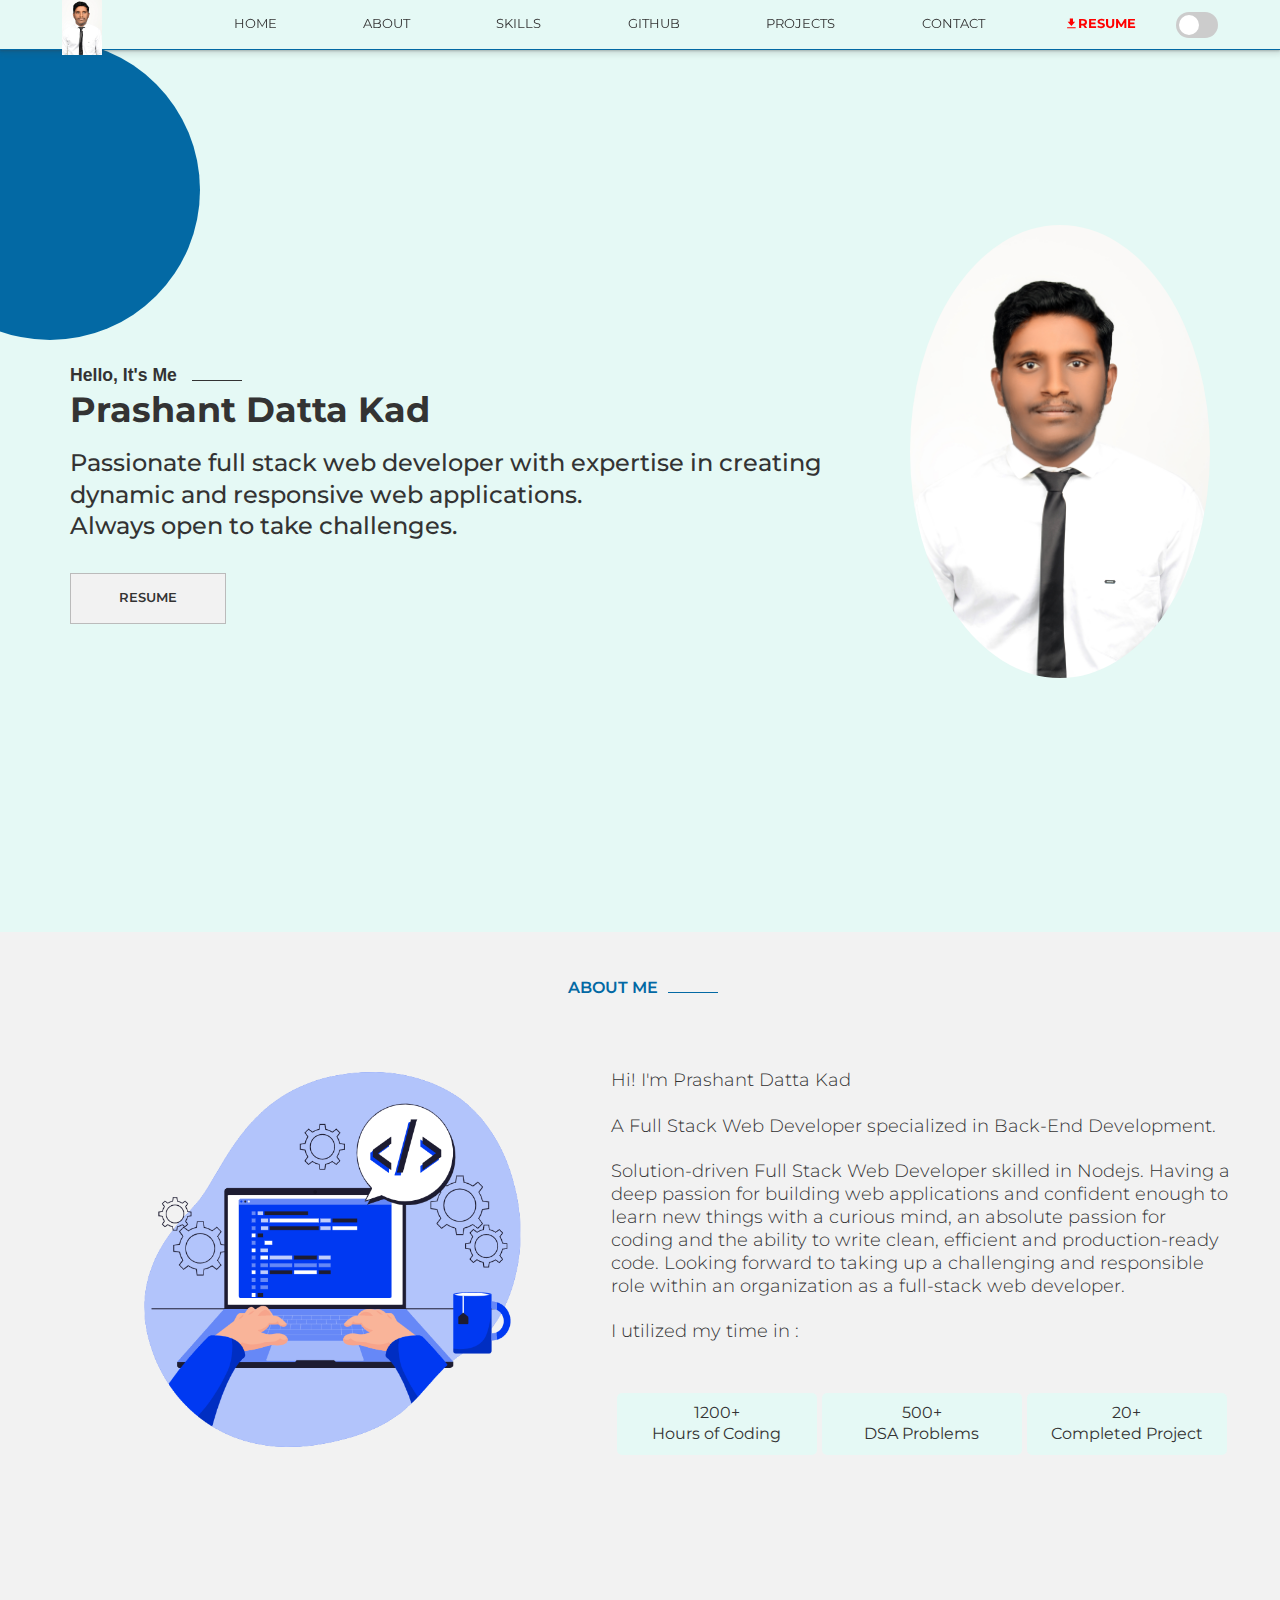
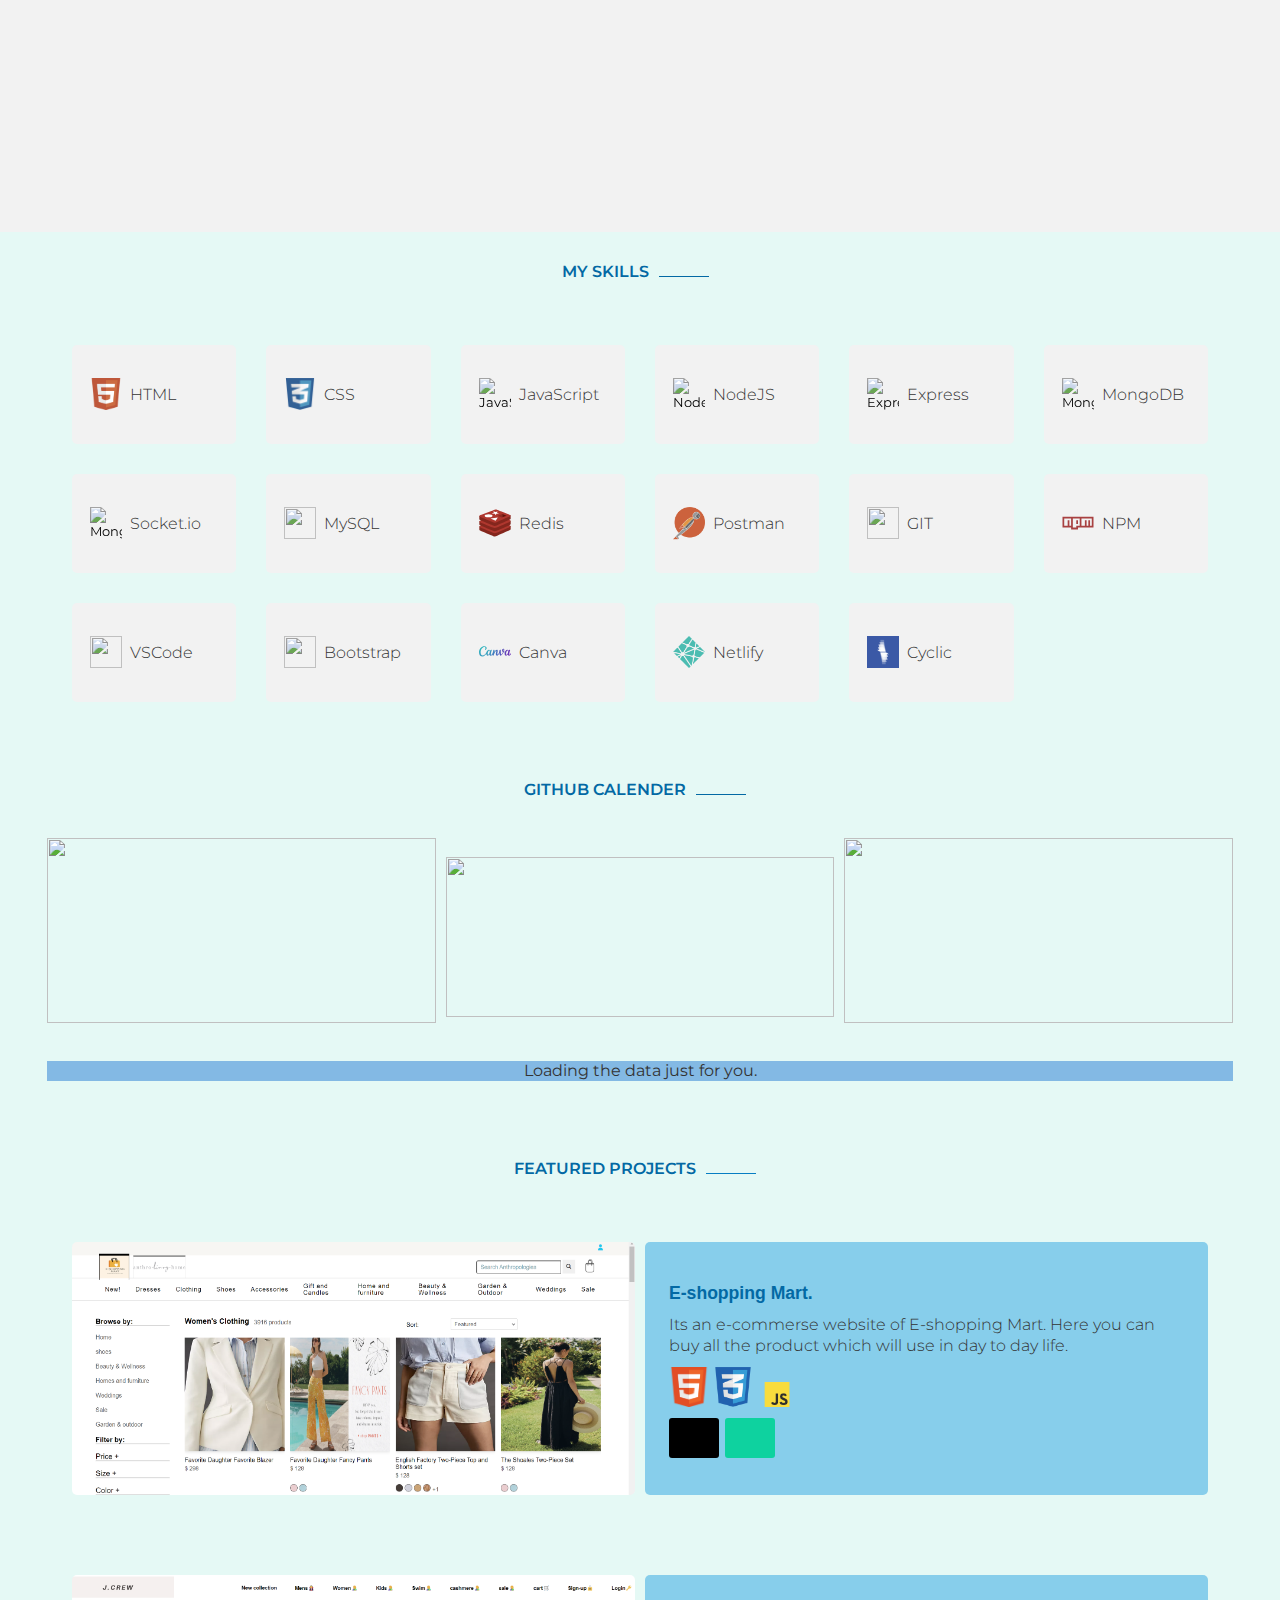
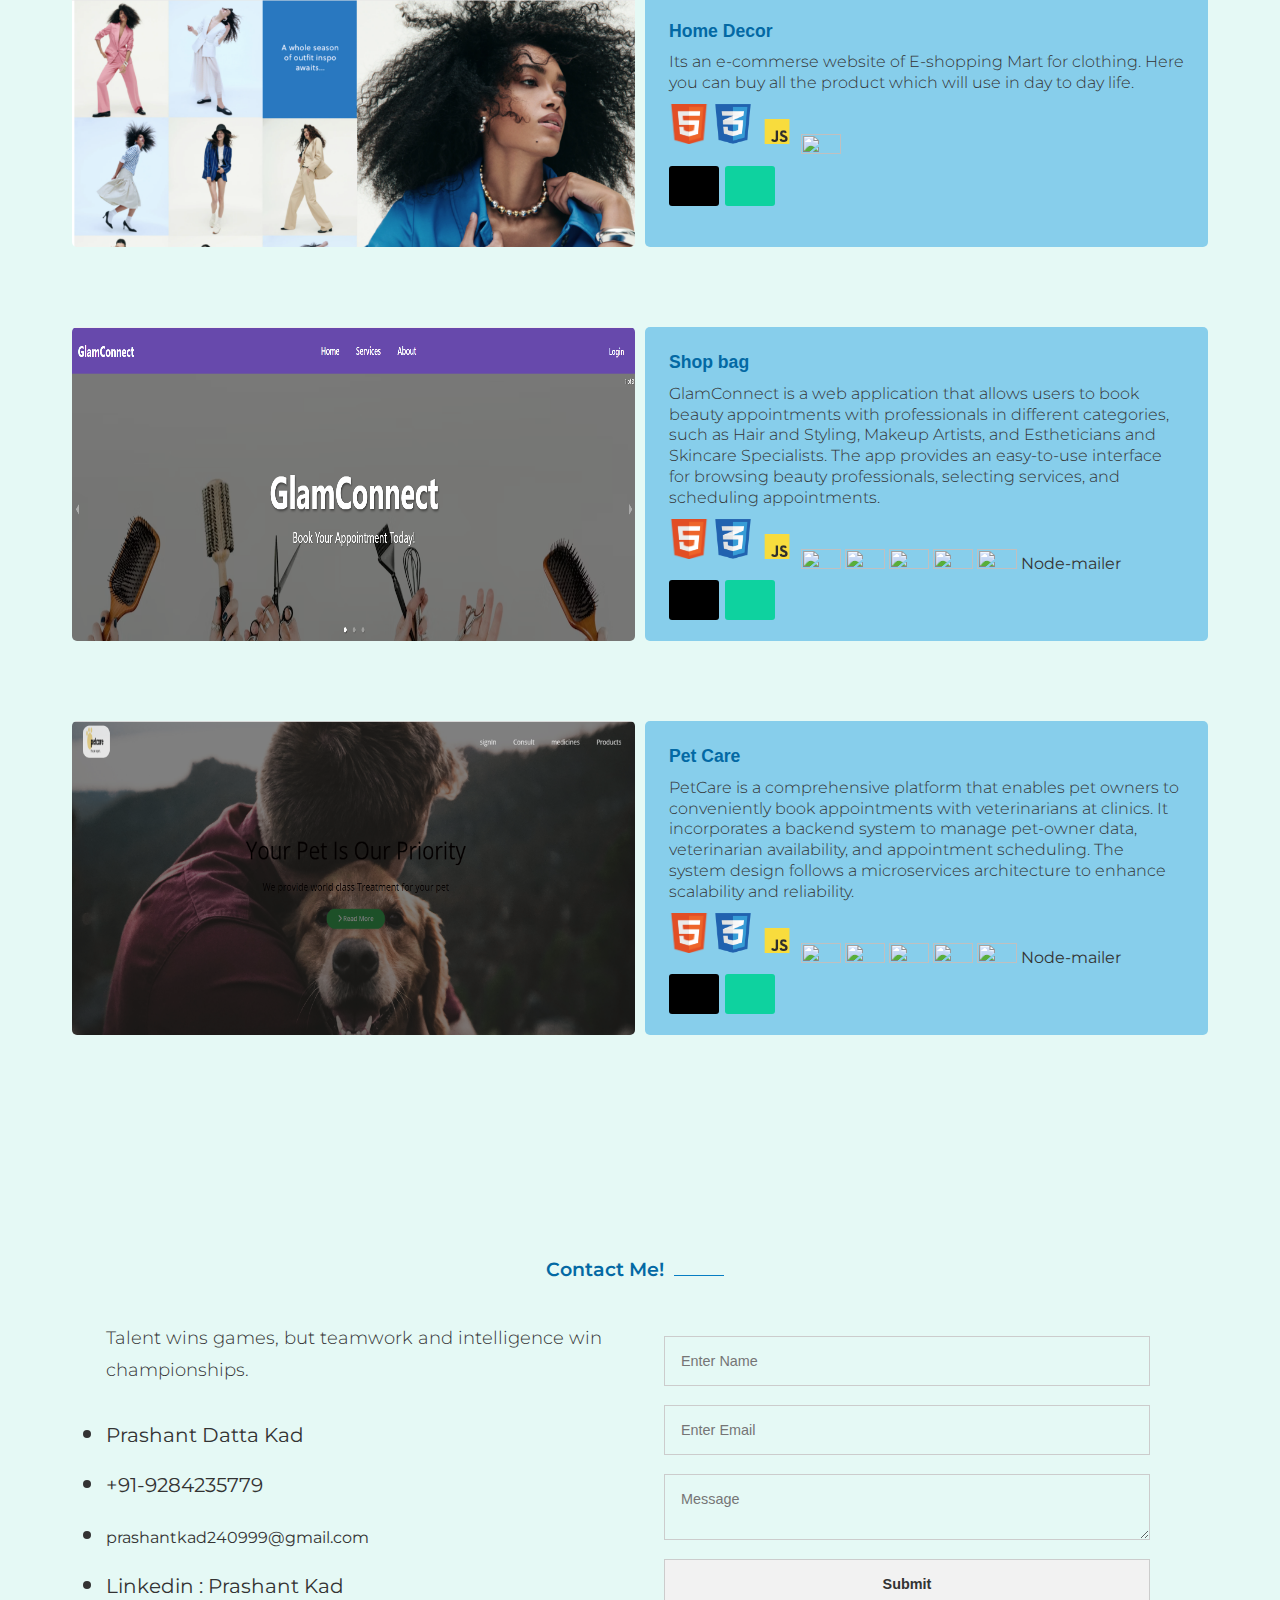
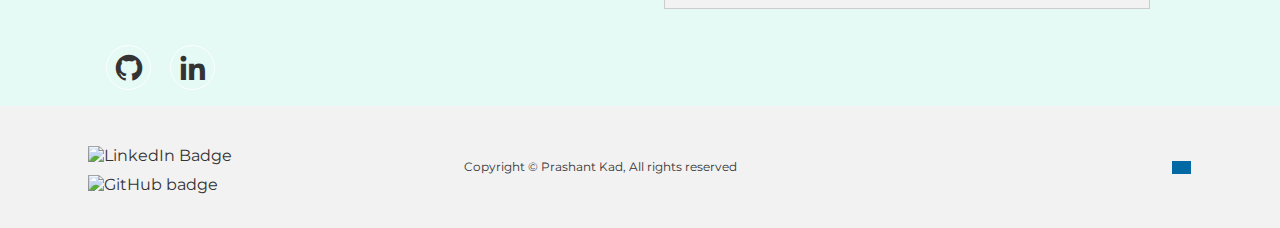
==== commit 598cd8fc: "ok" ====
--- a/index.html
+++ b/index.html
@@ -349,9 +349,7 @@
 
           
         </div>
-
-
-        <!-- <div id="calendar_harsh">
+        <div id="calendar_harsh">
           <script src="https://unpkg.com/github-calendar@latest/dist/github-calendar.min.js"></script>
           <link rel="stylesheet" href="https://unpkg.com/github-calendar@latest/dist/github-calendar-responsive.css" />
 
@@ -360,16 +358,19 @@
           </div>
 
           <script>
-            GitHubCalendar(".calendar", "8309h");
-           
-
-            GitHubCalendar(".calendar", "8309h", {
+            GitHubCalendar(".calendar", "prashant7650");
+            
+
+            GitHubCalendar(".calendar", "prashant7650", {
               responsive: true,
               global_stats: false,
               tooltips: true,
             });
           </script>
-        </div> -->
+        </div>
+
+
+      
       </div>
     </section>
 
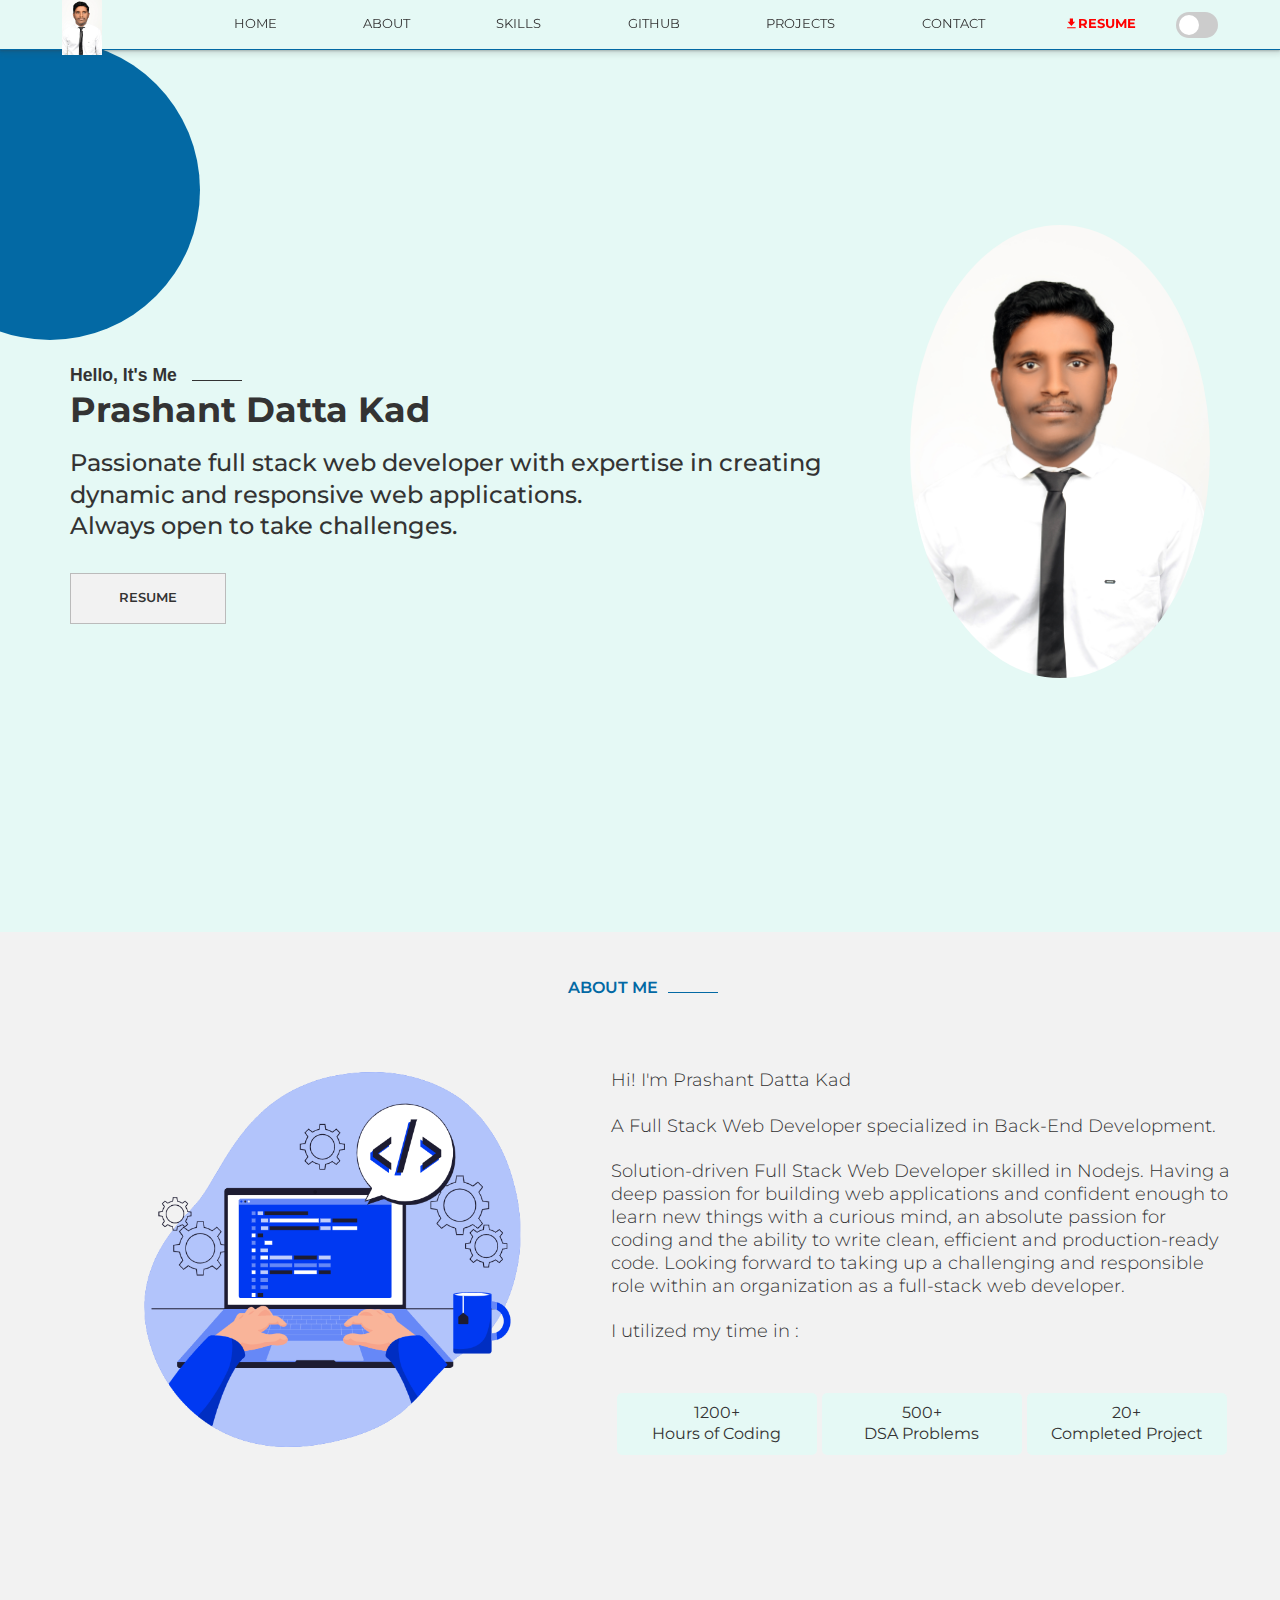
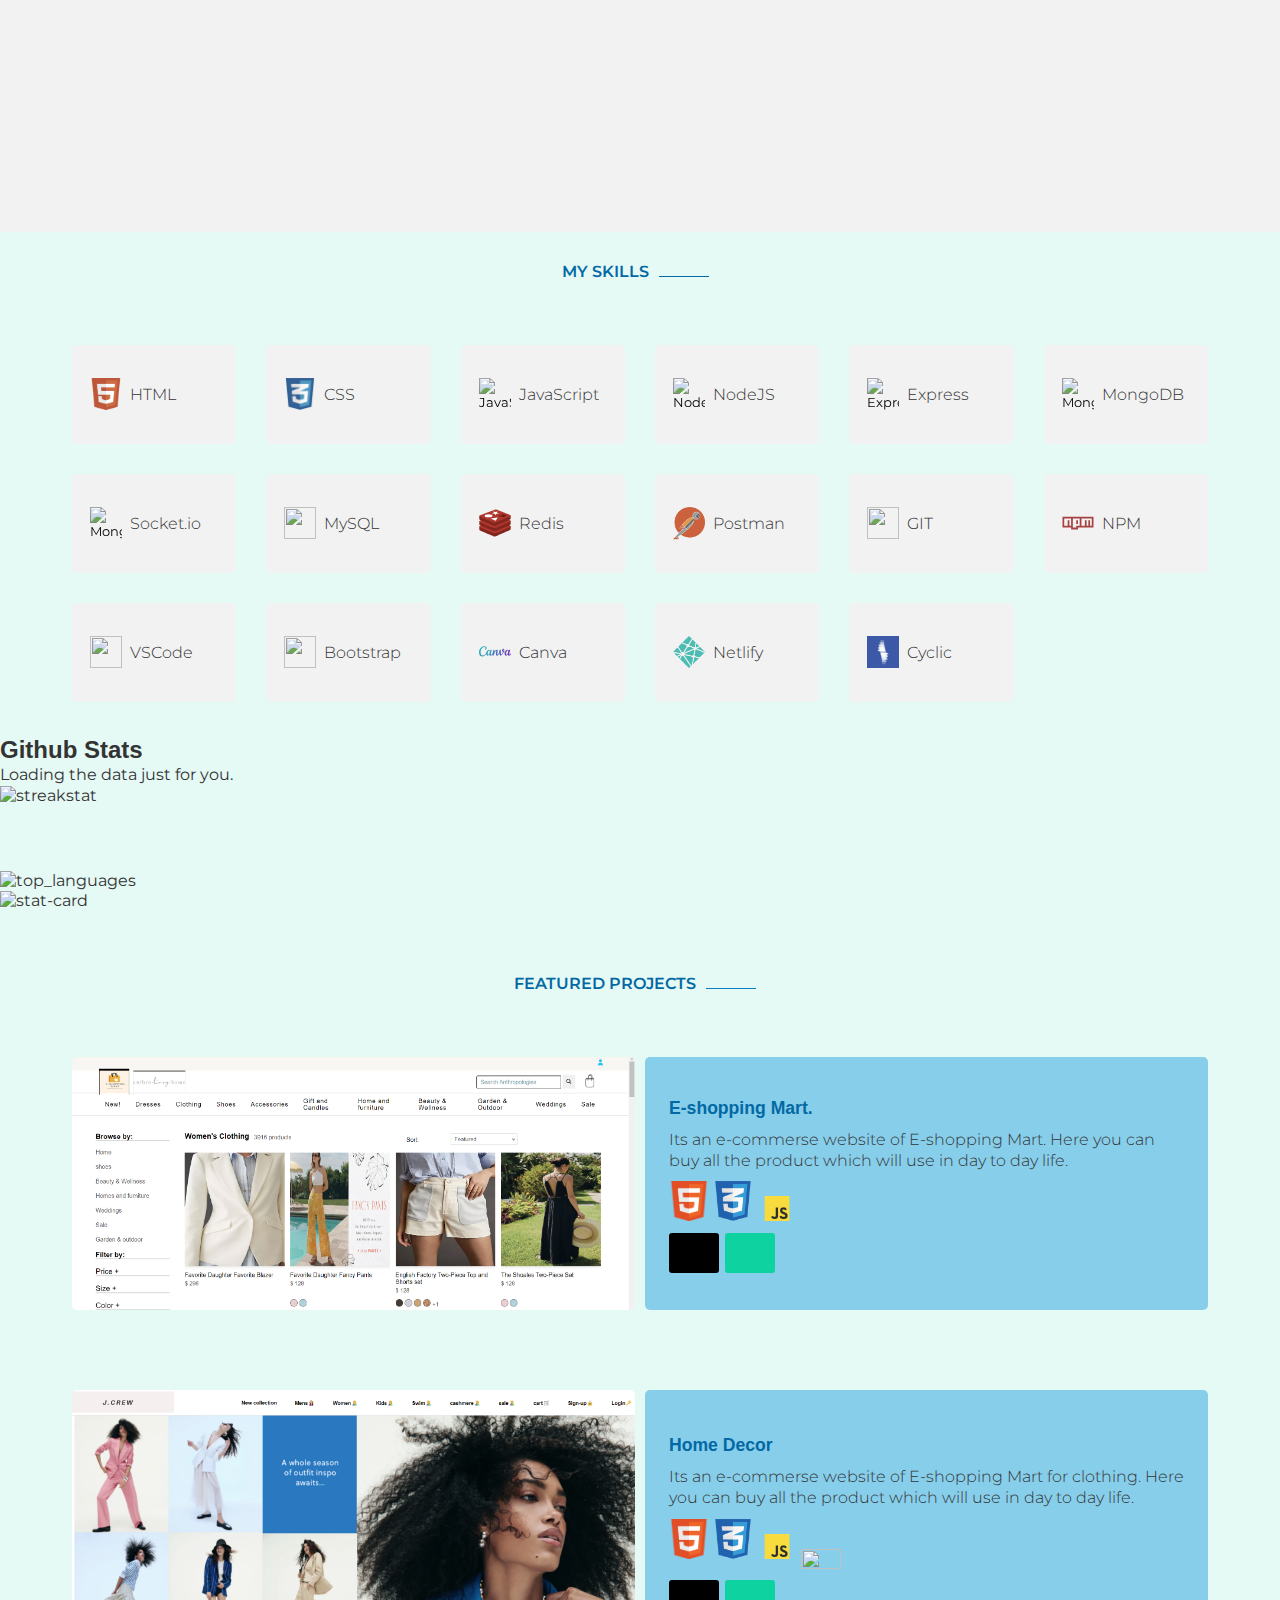
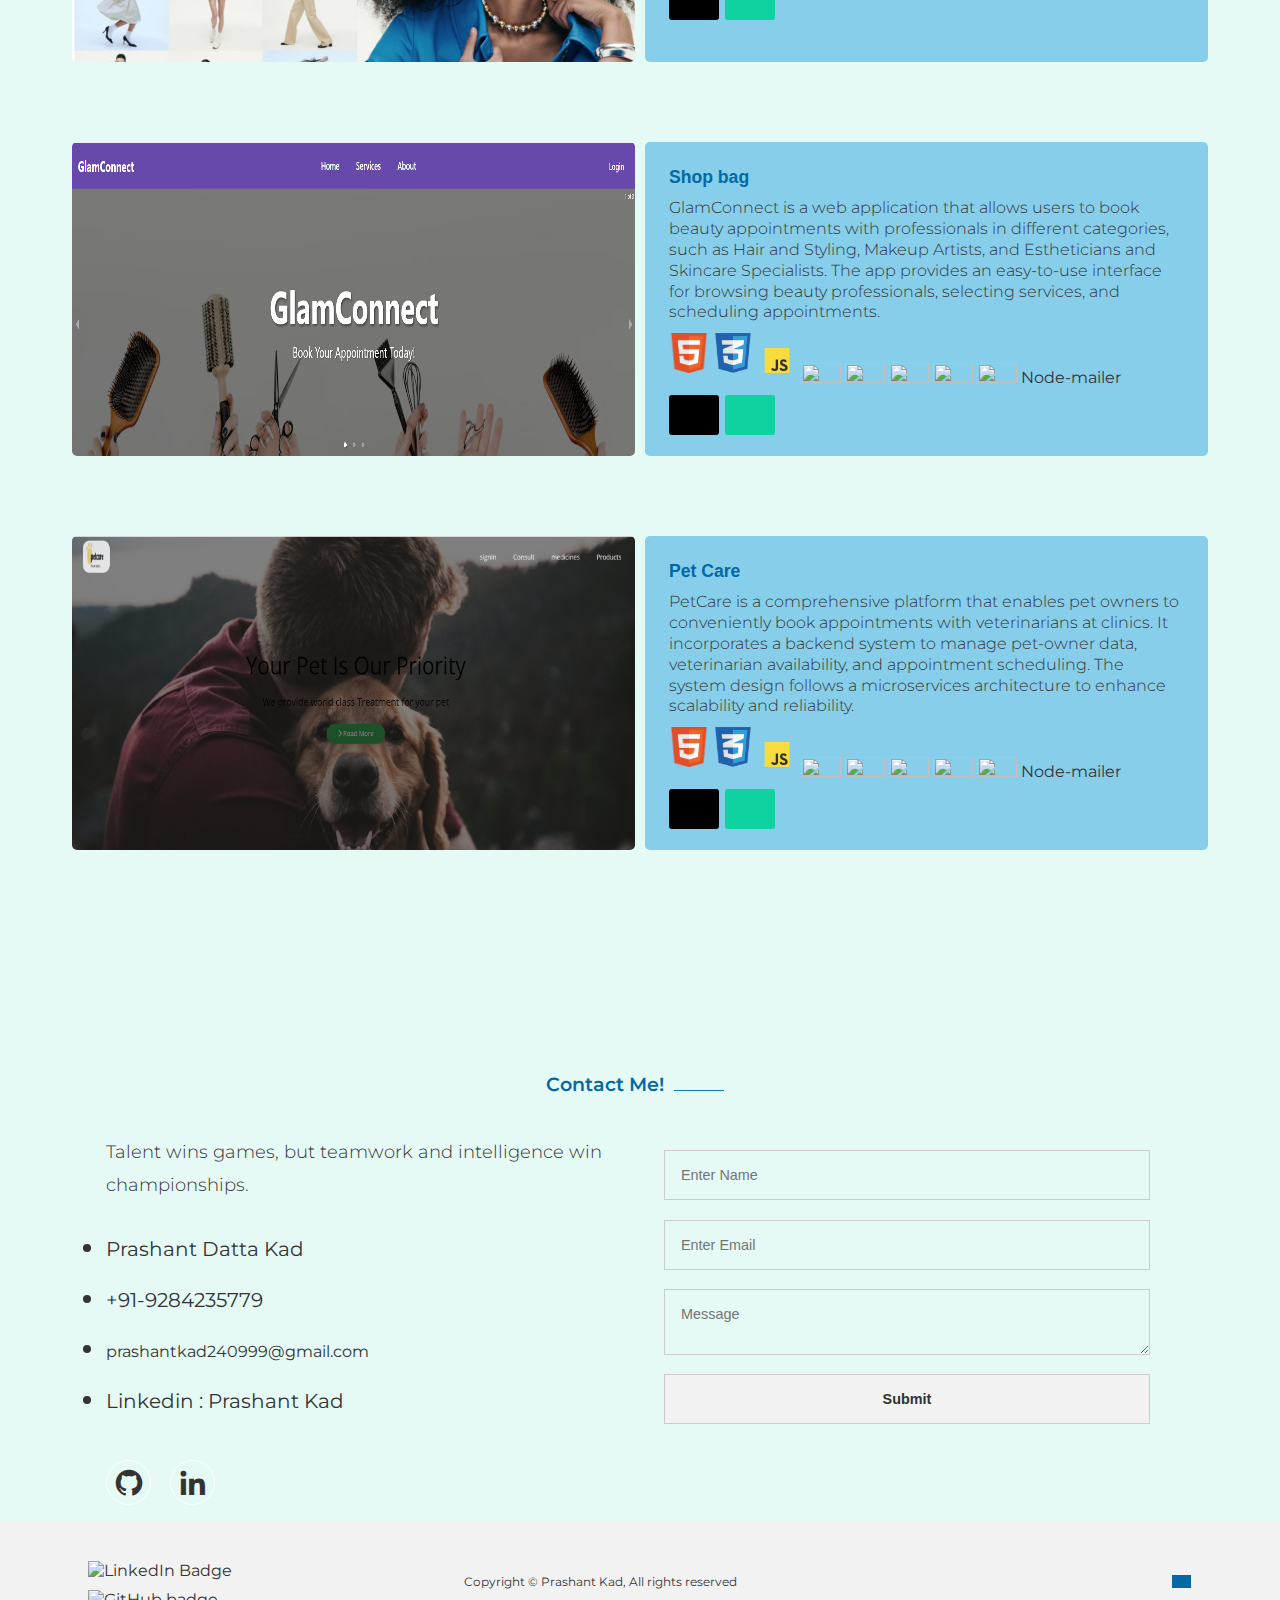
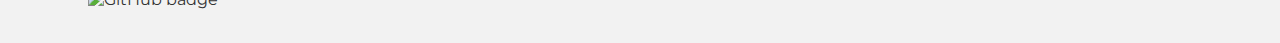
==== commit 1c982766: "ok" ====
--- a/index.html
+++ b/index.html
@@ -56,7 +56,7 @@
             <a href="#contact" class="nav-link contact"><i class="nav-icon fas fa-address-book"></i>CONTACT</a>
           </li>
           <li id="resume-button-1" class=" nav-items nav-link resume">
-            <a class="harsh_res" href="https://drive.google.com/drive/folders/1t58j0rDGz38tB-TYooWYN79laSym_kyx" target="_blank" id="resume-link-1"
+            <a class="harsh_res" href="./resume/Prashant-Datta-Kad.pdf" target="_blank" id="resume-link-1"
               download="Prashant Resume" style="font-weight: bold;"><i class='bx bxs-download'></i> RESUME
             </a>
           </li>
@@ -90,7 +90,7 @@
           and responsive web applications. <br>Always open to take challenges.
         </p>
         <ul id="resume-button-2">
-          <a href="https://drive.google.com/drive/folders/1t58j0rDGz38tB-TYooWYN79laSym_kyx" target="_blank" id="resume-link-2" class="btn"
+          <a href="./resume/Prashant-Datta-Kad.pdf" target="_blank" id="resume-link-2" class="btn"
             download="Prashant Resume">RESUME </a>
         </ul>
 
@@ -324,7 +324,7 @@
 
     <!------------------------------------ GitHub----------------------------------- -->
 
-    <section id="gittt">
+    <!-- <section id="gittt">
       <div class="max-width nav-link github" id="github">
         <div class="main-text">
 
@@ -367,12 +367,40 @@
               tooltips: true,
             });
           </script>
+
+
         </div>
 
 
       
       </div>
-    </section>
+    </section> -->
+    <section class="github">
+      <h2 class="title">Github Stats</h2>
+
+
+      <div class="calendar react-activity-calendar">
+          Loading the data just for you.
+      </div>
+
+      <div class="git-box">
+          <div>
+              <img id="github-streak-stats"
+                  src="https://camo.githubusercontent.com/6031f9310392ad7d8adb08e2adbfc7e9400a1107bc98499ce82f5f49e01ea9c3/[base64]"
+                  alt="streakstat" />
+          </div>
+          <div>
+              <img id="github-top-langs"
+                  src="https://camo.githubusercontent.com/87a6af933302985965731e1ac7f7aebabe0671f9f30c8ed45419eb57c7685666/[base64]"
+                  alt="top_languages" />
+          </div>
+          <div>
+              <img id="github-stats-card"
+                  src="https://camo.githubusercontent.com/4ac30e0b2736fe4586284fa46b75541b6e5acbb182e0706cc157d1eb2ec0f724/68747470733a2f2f6769746875622d726561646d652d73747265616b2d73746174732e6865726f6b756170702e636f6d3f757365723d7072617368616e7437363530267468656d653d6461726b266261636b67726f756e643d303030303030"
+                  alt="stat-card" />
+          </div>
+      </div>
+  </section>
 
 
 
--- a/css/style.css
+++ b/css/style.css
@@ -1496,4 +1496,17 @@
 
   }
 
+}
+.js-calendar-graph-svg {
+  padding: 40px;
+}
+
+.github .calendar {
+  width: 100%;
+  /* padding-top: 30px; */
+  border: none;
+}
+
+.github .calendar .contrib-number {
+  color: #9e999985;
 }